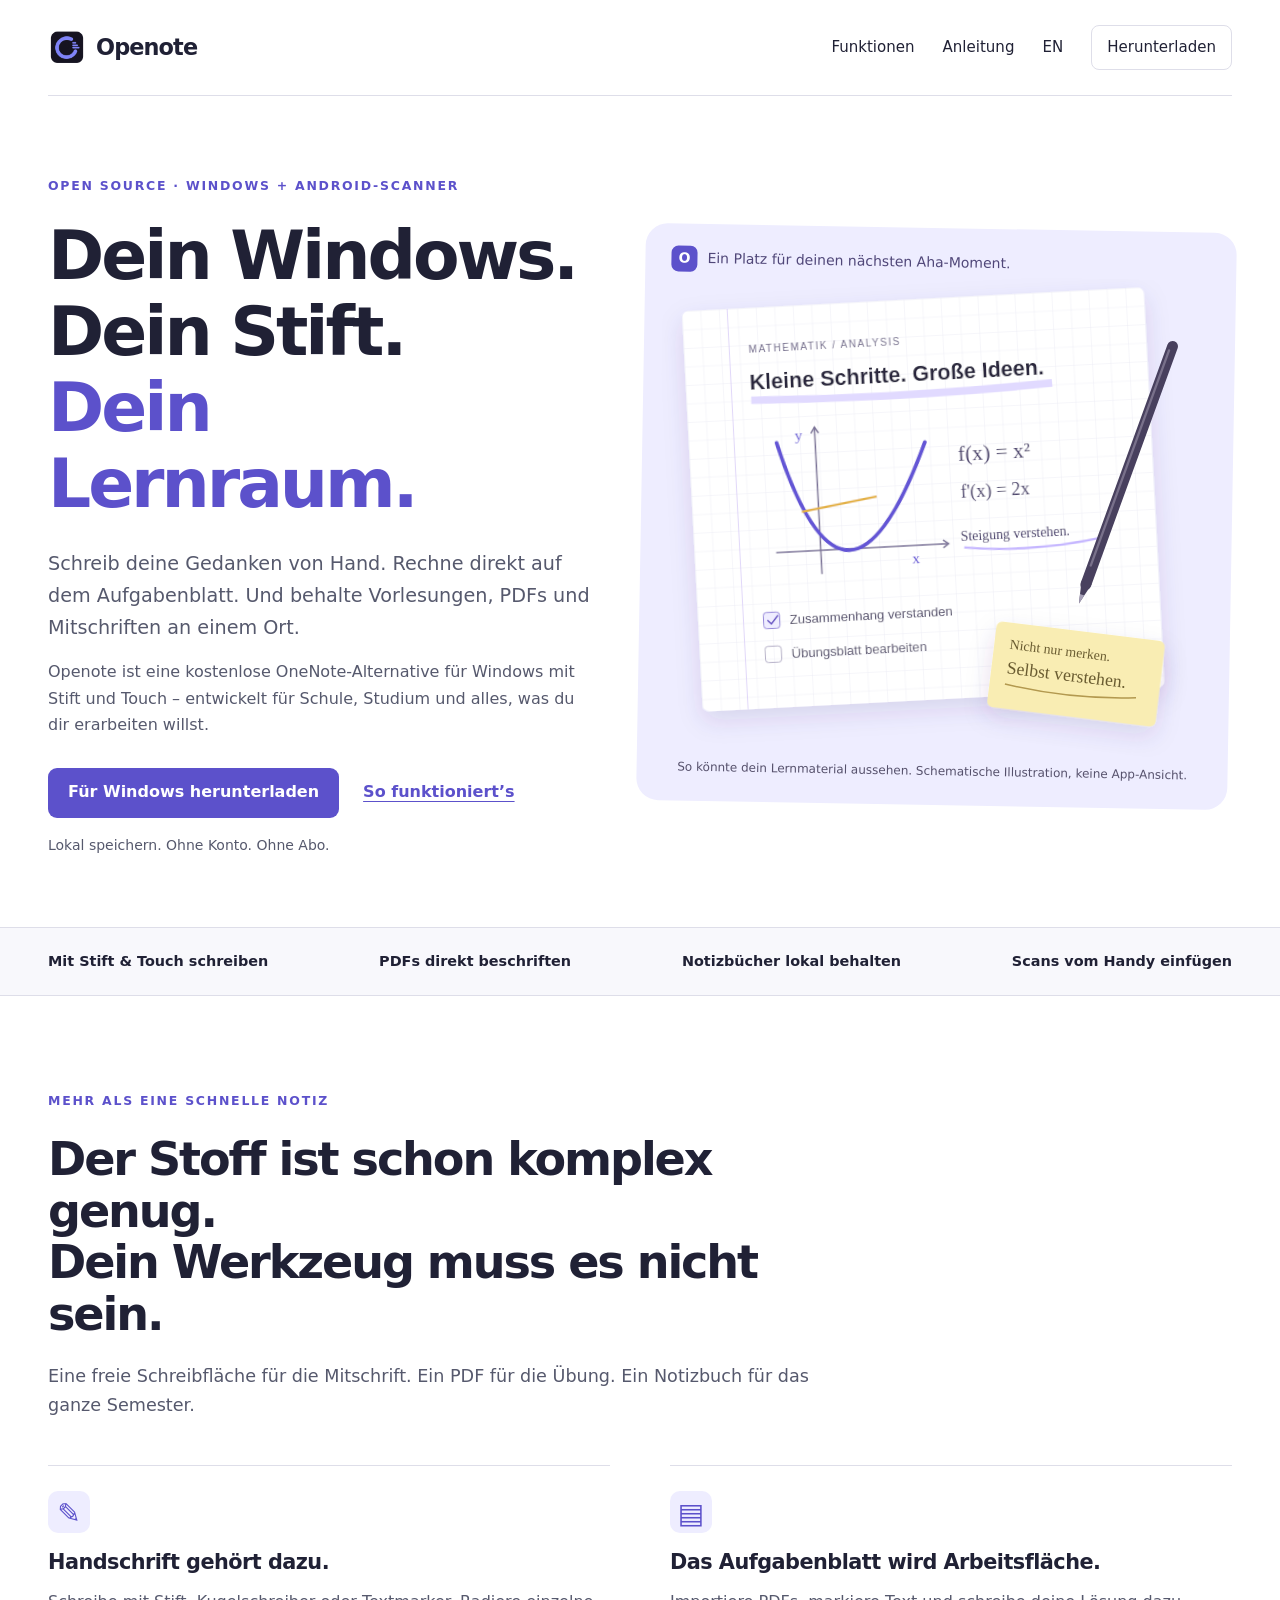
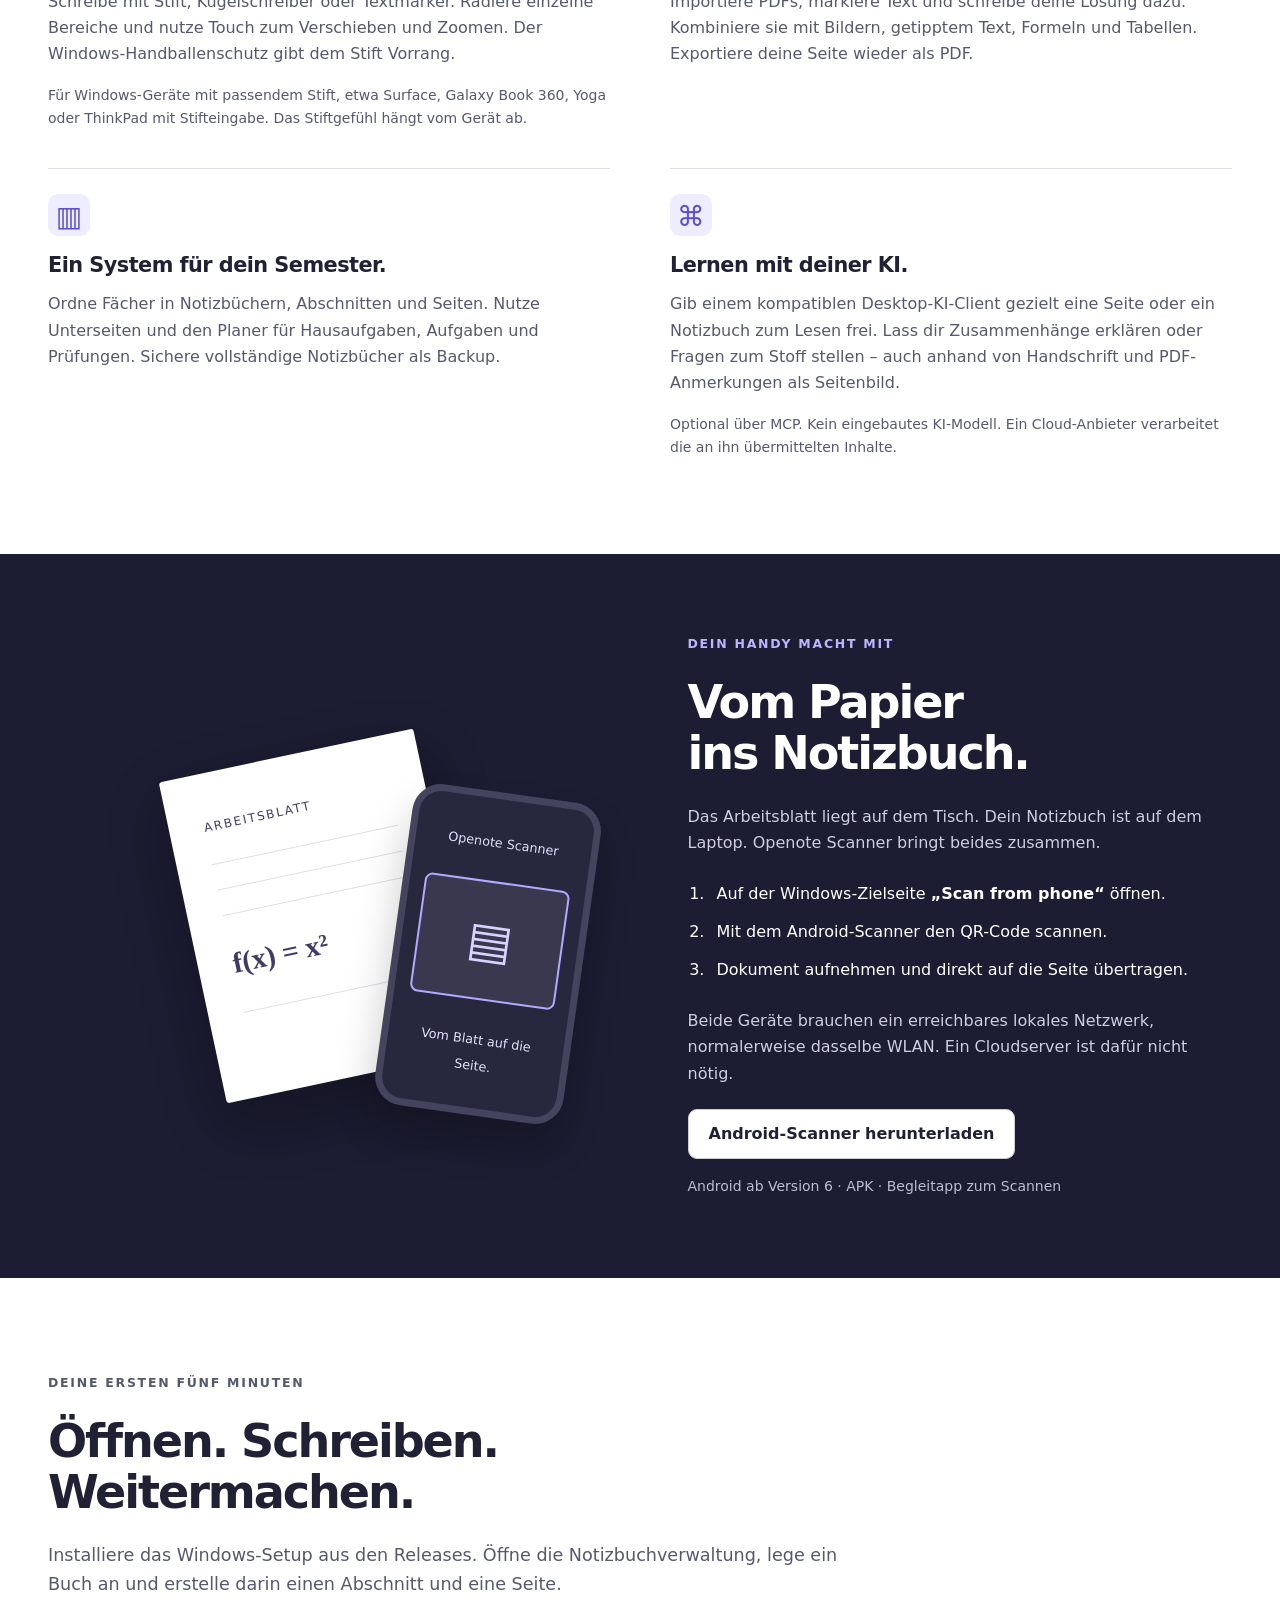
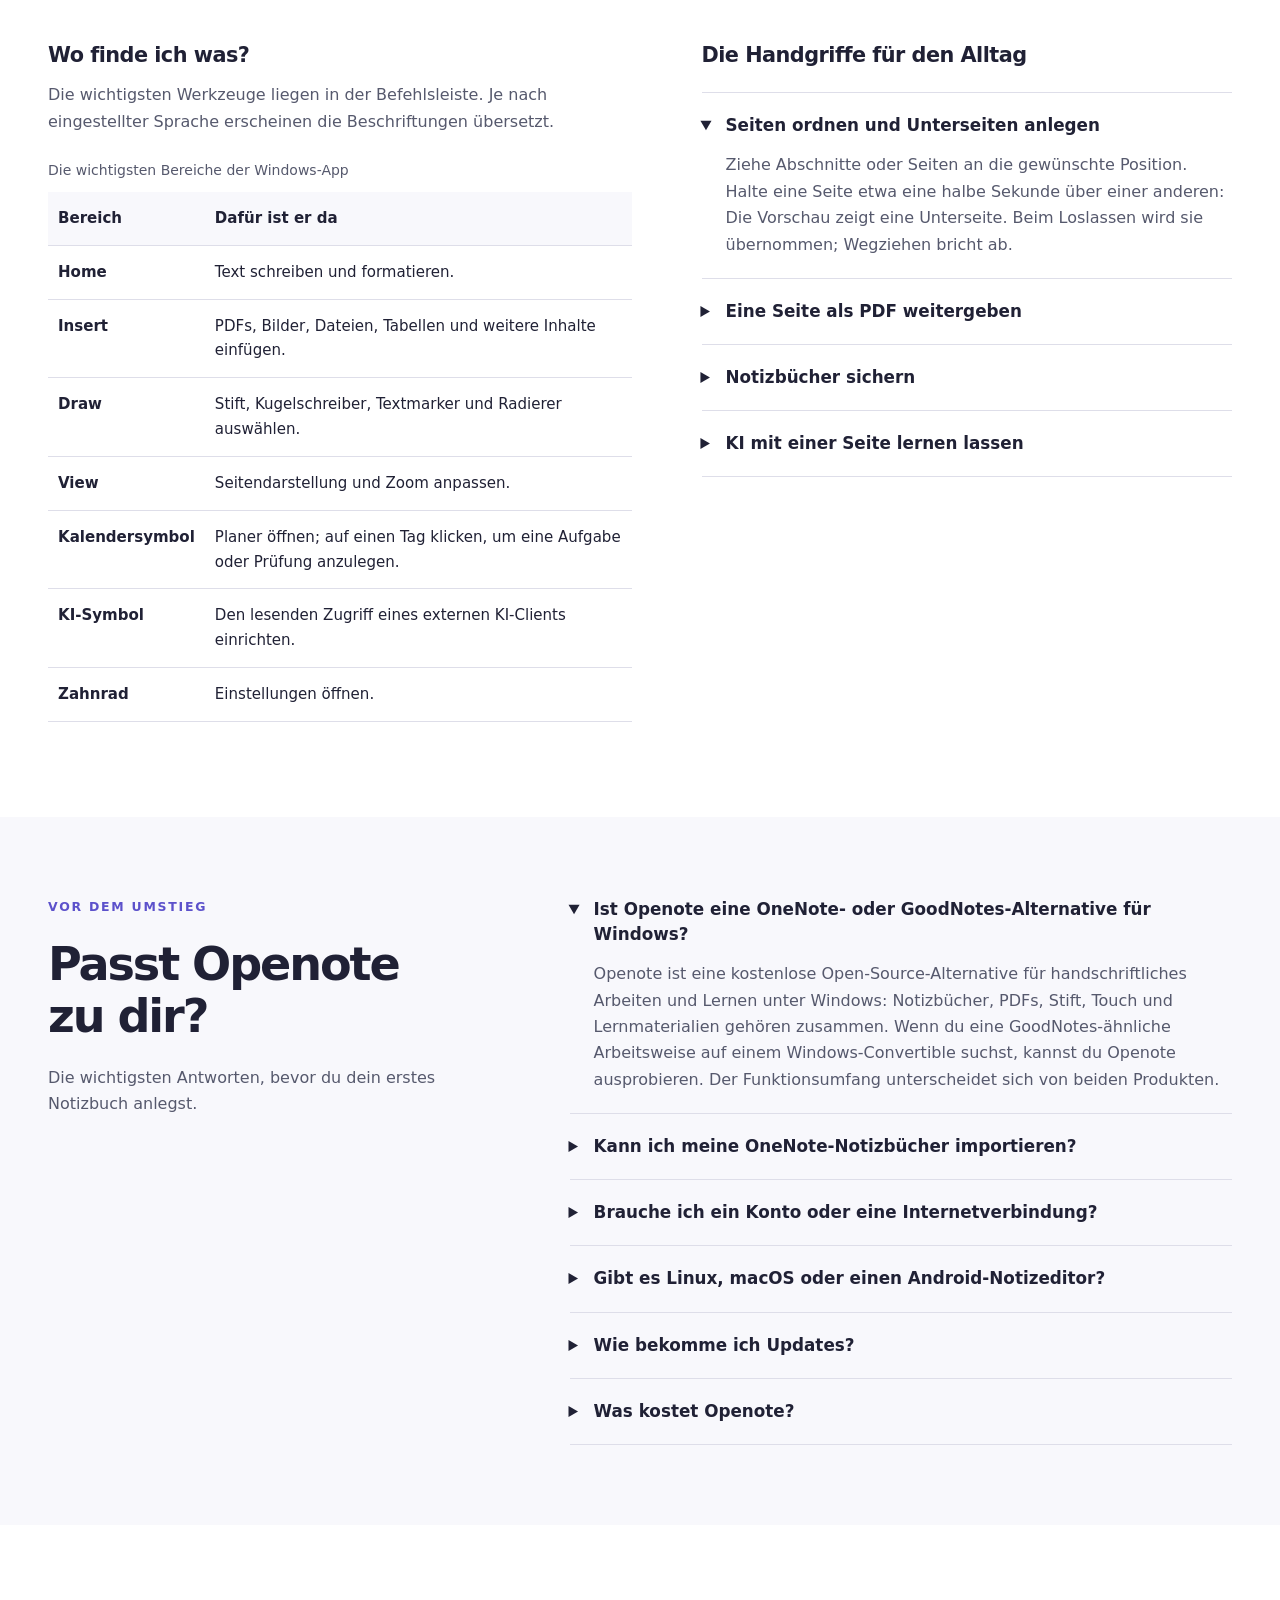
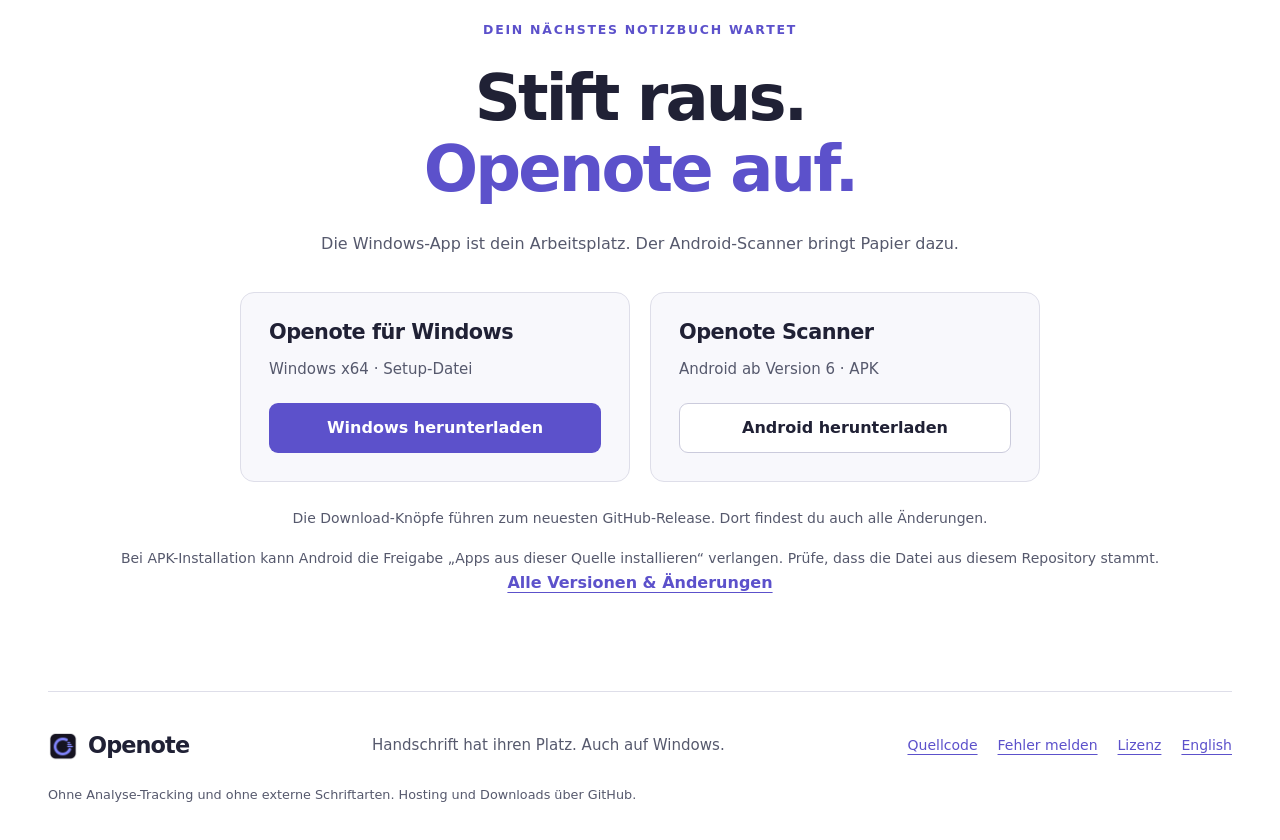
==== website/index.html @ 0b2355b0 "Add initial website structure and assets for Openote - Create German and English homepage with navig" ====
<!doctype html>
<html lang="de">
<head>
  <meta charset="utf-8">
  <meta name="viewport" content="width=device-width, initial-scale=1">
  <title>Openote – OneNote-Alternative für Windows mit Stift und Touch</title>
  <meta name="description" content="Kostenlose Open-Source-App für handschriftliche Notizen auf Windows: mit Stift schreiben, PDFs beschriften und für Schule und Studium lernen. Mit Android-Scanner und optionaler KI-Anbindung.">
  <meta name="theme-color" content="#7770ef">
  <link rel="canonical" href="https://kingdaniel4747.github.io/openote/">
  <link rel="alternate" hreflang="de" href="https://kingdaniel4747.github.io/openote/">
  <link rel="alternate" hreflang="en" href="https://kingdaniel4747.github.io/openote/en/">
  <link rel="alternate" hreflang="x-default" href="https://kingdaniel4747.github.io/openote/">
  <meta property="og:type" content="website">
  <meta property="og:locale" content="de_DE">
  <meta property="og:title" content="Openote – Dein Windows. Dein Stift. Dein Lernraum.">
  <meta property="og:description" content="Handschrift, PDFs und Lernmaterialien in einer kostenlosen Open-Source-App für Windows. Mit Android-Scanner.">
  <meta property="og:url" content="https://kingdaniel4747.github.io/openote/">
  <meta property="og:image" content="https://kingdaniel4747.github.io/openote/assets/icon.png">
  <link rel="icon" href="assets/icon.png" type="image/png">
  <link rel="stylesheet" href="style.css">
  <script src="downloads.js" defer></script>
  <script type="application/ld+json">
  {"@context":"https://schema.org","@type":"SoftwareApplication","name":"Openote","url":"https://kingdaniel4747.github.io/openote/","applicationCategory":"EducationalApplication","operatingSystem":"Windows (x64)","description":"Kostenlose Open-Source-App für handschriftliche Notizen, PDF-Anmerkungen und Lernmaterialien mit Stift und Touch unter Windows. Android-Scanner als Begleitapp.","license":"https://www.gnu.org/licenses/agpl-3.0.html","isAccessibleForFree":true,"offers":{"@type":"Offer","price":"0","priceCurrency":"EUR"},"downloadUrl":"https://github.com/Kingdaniel4747/openote/releases/latest","codeRepository":"https://github.com/Kingdaniel4747/openote","featureList":["Handschrift mit Stift und Touch","PDF-Import und Anmerkungen","Lokale Notizbücher","Android-Scanner über QR-Kopplung","Optionaler lesender MCP-Zugriff für externe KI-Clients"]}
  </script>
</head>
<body>
  <a class="skip" href="#inhalt">Zum Inhalt</a>
  <header class="site-header wrap">
    <a class="brand" href="./" aria-label="Openote Startseite"><img src="assets/icon.png" width="38" height="38" alt="">Openote</a>
    <nav aria-label="Hauptnavigation"><a href="#funktionen">Funktionen</a><a href="#anleitung">Anleitung</a><a href="en/" lang="en" hreflang="en">EN</a><a class="nav-download" href="#download">Herunterladen</a></nav>
  </header>
  <main id="inhalt">
    <section class="hero wrap">
      <div class="hero-copy">
        <p class="eyebrow">OPEN SOURCE · WINDOWS + ANDROID-SCANNER</p>
        <h1>Dein Windows.<br>Dein Stift.<br><span>Dein Lernraum.</span></h1>
        <p class="intro">Schreib deine Gedanken von Hand. Rechne direkt auf dem Aufgabenblatt. Und behalte Vorlesungen, PDFs und Mitschriften an einem Ort.</p>
        <p>Openote ist eine kostenlose OneNote-Alternative für Windows mit Stift und Touch – entwickelt für Schule, Studium und alles, was du dir erarbeiten willst.</p>
        <div class="actions"><a class="button primary" data-download="windows" href="https://github.com/Kingdaniel4747/openote/releases/latest">Für Windows herunterladen</a><a class="text-link" href="#anleitung">So funktioniert’s</a></div>
        <p class="fine">Lokal speichern. Ohne Konto. Ohne Abo.</p>
      </div>
      <figure class="study-scene">
        <div class="scene-top"><span class="scene-mark">O</span><span>Ein Platz für deinen nächsten Aha-Moment.</span></div>
        <img src="assets/study.svg" width="720" height="620" alt="Illustration einer Lernseite mit handschriftlicher Formel, Funktionsgraph, markiertem Text und Aufgabenliste.">
        <figcaption>So könnte dein Lernmaterial aussehen. Schematische Illustration, keine App-Ansicht.</figcaption>
      </figure>
    </section>
    <div class="promise-strip"><div class="wrap"><span>Mit Stift &amp; Touch schreiben</span><span>PDFs direkt beschriften</span><span>Notizbücher lokal behalten</span><span>Scans vom Handy einfügen</span></div></div>
    <section id="funktionen" class="section wrap">
      <div class="section-heading"><p class="eyebrow">MEHR ALS EINE SCHNELLE NOTIZ</p><h2>Der Stoff ist schon komplex genug.<br>Dein Werkzeug muss es nicht sein.</h2><p>Eine freie Schreibfläche für die Mitschrift. Ein PDF für die Übung. Ein Notizbuch für das ganze Semester.</p></div>
      <div class="feature-grid">
        <article><span class="feature-icon" aria-hidden="true">✎</span><h3>Handschrift gehört dazu.</h3><p>Schreibe mit Stift, Kugelschreiber oder Textmarker. Radiere einzelne Bereiche und nutze Touch zum Verschieben und Zoomen. Der Windows-Handballenschutz gibt dem Stift Vorrang.</p><p class="detail">Für Windows-Geräte mit passendem Stift, etwa Surface, Galaxy Book 360, Yoga oder ThinkPad mit Stifteingabe. Das Stiftgefühl hängt vom Gerät ab.</p></article>
        <article><span class="feature-icon" aria-hidden="true">▤</span><h3>Das Aufgabenblatt wird Arbeitsfläche.</h3><p>Importiere PDFs, markiere Text und schreibe deine Lösung dazu. Kombiniere sie mit Bildern, getipptem Text, Formeln und Tabellen. Exportiere deine Seite wieder als PDF.</p></article>
        <article><span class="feature-icon" aria-hidden="true">▥</span><h3>Ein System für dein Semester.</h3><p>Ordne Fächer in Notizbüchern, Abschnitten und Seiten. Nutze Unterseiten und den Planer für Hausaufgaben, Aufgaben und Prüfungen. Sichere vollständige Notizbücher als Backup.</p></article>
        <article><span class="feature-icon" aria-hidden="true">⌘</span><h3>Lernen mit deiner KI.</h3><p>Gib einem kompatiblen Desktop-KI-Client gezielt eine Seite oder ein Notizbuch zum Lesen frei. Lass dir Zusammenhänge erklären oder Fragen zum Stoff stellen – auch anhand von Handschrift und PDF-Anmerkungen als Seitenbild.</p><p class="detail">Optional über MCP. Kein eingebautes KI-Modell. Ein Cloud-Anbieter verarbeitet die an ihn übermittelten Inhalte.</p></article>
      </div>
    </section>
    <section class="scanner-section" id="scanner"><div class="wrap scanner-layout">
      <div class="scanner-visual" aria-hidden="true"><div class="paper"><span>ARBEITSBLATT</span><div></div><div></div><div></div><strong>f(x) = x²</strong><div></div></div><div class="phone"><span>Openote Scanner</span><div class="scan-frame">▤</div><span>Vom Blatt auf die Seite.</span></div></div>
      <div><p class="eyebrow">DEIN HANDY MACHT MIT</p><h2>Vom Papier<br>ins Notizbuch.</h2><p>Das Arbeitsblatt liegt auf dem Tisch. Dein Notizbuch ist auf dem Laptop. Openote Scanner bringt beides zusammen.</p><ol class="steps"><li>Auf der Windows-Zielseite <strong>„Scan from phone“</strong> öffnen.</li><li>Mit dem Android-Scanner den QR-Code scannen.</li><li>Dokument aufnehmen und direkt auf die Seite übertragen.</li></ol><p>Beide Geräte brauchen ein erreichbares lokales Netzwerk, normalerweise dasselbe WLAN. Ein Cloudserver ist dafür nicht nötig.</p><a class="button secondary" data-download="android" href="https://github.com/Kingdaniel4747/openote/releases/latest">Android-Scanner herunterladen</a><p class="fine">Android ab Version 6 · APK · Begleitapp zum Scannen</p></div>
    </div></section>
    <section id="anleitung" class="section wrap guide">
      <div class="section-heading"><p class="eyebrow">DEINE ERSTEN FÜNF MINUTEN</p><h2>Öffnen. Schreiben. Weitermachen.</h2><p>Installiere das Windows-Setup aus den Releases. Öffne die Notizbuchverwaltung, lege ein Buch an und erstelle darin einen Abschnitt und eine Seite.</p></div>
      <div class="guide-layout"><div><h3>Wo finde ich was?</h3><p>Die wichtigsten Werkzeuge liegen in der Befehlsleiste. Je nach eingestellter Sprache erscheinen die Beschriftungen übersetzt.</p><table><caption>Die wichtigsten Bereiche der Windows-App</caption><thead><tr><th scope="col">Bereich</th><th scope="col">Dafür ist er da</th></tr></thead><tbody><tr><th scope="row">Home</th><td>Text schreiben und formatieren.</td></tr><tr><th scope="row">Insert</th><td>PDFs, Bilder, Dateien, Tabellen und weitere Inhalte einfügen.</td></tr><tr><th scope="row">Draw</th><td>Stift, Kugelschreiber, Textmarker und Radierer auswählen.</td></tr><tr><th scope="row">View</th><td>Seitendarstellung und Zoom anpassen.</td></tr><tr><th scope="row">Kalendersymbol</th><td>Planer öffnen; auf einen Tag klicken, um eine Aufgabe oder Prüfung anzulegen.</td></tr><tr><th scope="row">KI-Symbol</th><td>Den lesenden Zugriff eines externen KI-Clients einrichten.</td></tr><tr><th scope="row">Zahnrad</th><td>Einstellungen öffnen.</td></tr></tbody></table></div>
      <div class="guide-notes"><h3>Die Handgriffe für den Alltag</h3><details open><summary>Seiten ordnen und Unterseiten anlegen</summary><p>Ziehe Abschnitte oder Seiten an die gewünschte Position. Halte eine Seite etwa eine halbe Sekunde über einer anderen: Die Vorschau zeigt eine Unterseite. Beim Loslassen wird sie übernommen; Wegziehen bricht ab.</p></details><details><summary>Eine Seite als PDF weitergeben</summary><p>Öffne per Rechtsklick das Menü der gewünschten Seite und wähle „Export“. Dort findest du unter anderem Vektor-PDF, Bild-PDF und Markdown. Wähle anschließend den Speicherort.</p></details><details><summary>Notizbücher sichern</summary><p>Öffne in der Notizbuchverwaltung „Backup“. Wähle einzelne oder alle Bücher und dann den Zielort für die ZIP-Sicherung. Bewahre eine zusätzliche Kopie auf einem anderen Datenträger auf. Über „Import“ kannst du eine Sicherung wieder einlesen.</p></details><details><summary>KI mit einer Seite lernen lassen</summary><p>Öffne oben rechts das KI-Symbol. Aktiviere die Freigabe und wähle „Nur diese Seite“ oder „Ganzes Buch“. Füge den Text aus „Für Chat kopieren“ in einen Desktop-KI-Client mit lokaler MCP-Unterstützung ein und folge der Einrichtungsanweisung. Openote muss geöffnet bleiben.</p><p>Der Zugriff ist ausschließlich lesend; gesperrte Seiten sind ausgeschlossen. Nach dem App-Neustart ist die Freigabe aus. Handschrift wird als Bild bereitgestellt, nicht automatisch per OCR durchsuchbar. Verbindungsdaten enthalten ein geheimes Token.</p></details></div></div>
    </section>
    <section class="faq-section"><div class="wrap faq-layout"><div><p class="eyebrow">VOR DEM UMSTIEG</p><h2>Passt Openote<br>zu dir?</h2><p>Die wichtigsten Antworten, bevor du dein erstes Notizbuch anlegst.</p></div><div>
      <details open><summary>Ist Openote eine OneNote- oder GoodNotes-Alternative für Windows?</summary><p>Openote ist eine kostenlose Open-Source-Alternative für handschriftliches Arbeiten und Lernen unter Windows: Notizbücher, PDFs, Stift, Touch und Lernmaterialien gehören zusammen. Wenn du eine GoodNotes-ähnliche Arbeitsweise auf einem Windows-Convertible suchst, kannst du Openote ausprobieren. Der Funktionsumfang unterscheidet sich von beiden Produkten.</p></details>
      <details><summary>Kann ich meine OneNote-Notizbücher importieren?</summary><p>Es gibt einen eingeschränkten Import für lokale OneNote-Dateien im Format .one und .onepkg. Öffne dafür „Import“ in der Notizbuchverwaltung. Der native Rust-Kern muss im Build enthalten sein; der Release-Workflow baut ihn mit. Nicht alle Inhalte und Layouts werden unterstützt. Prüfe die importierten Seiten und behalte deine Originaldateien. Eine vollständige Migration oder originalgetreue Bearbeitung ist nicht zugesichert. Es gibt keine direkte OneDrive-Anbindung.</p></details>
      <details><summary>Brauche ich ein Konto oder eine Internetverbindung?</summary><p>Für lokale Notizbücher brauchst du kein Konto und keinen Cloudserver. Schreiben und Lernen mit deinen lokalen Dateien funktioniert offline. Downloads, Updates und externe KI-Dienste brauchen eine Verbindung; der Scanner braucht ein lokales Netzwerk. Bei optionalen Online-Funktionen gelten die Bedingungen des jeweiligen Anbieters.</p></details>
      <details><summary>Gibt es Linux, macOS oder einen Android-Notizeditor?</summary><p>Die hier veröffentlichten Pakete sind für Windows x64 und den Android-Scanner. Android ist eine Begleitapp zum Scannen, kein vollständiger Notizeditor. Linux-Quellcode ist im Repository vorhanden; Linux- und macOS-Downloads werden derzeit nicht angeboten.</p></details>
      <details><summary>Wie bekomme ich Updates?</summary><p>Die Windows-App meldet eine neuere GitHub-Version und bietet die Installation nach Bestätigung an. Auch der Scanner prüft auf Updates. Du kannst die aktuelle Version jederzeit hier herunterladen. Bestehende Android-Installationen lassen sich nur mit demselben Signaturschlüssel aktualisieren.</p></details>
      <details><summary>Was kostet Openote?</summary><p>Openote ist kostenlos und Open Source. App und Scanner stehen unter AGPL-3.0-or-later; einzelne Komponenten haben eigene Lizenzen. Ein optional gewählter KI-Anbieter kann eigene Gebühren berechnen. Openote ist ein unabhängiges Projekt und steht in keiner Verbindung zu Microsoft oder GoodNotes.</p></details>
    </div></div></section>
    <section id="download" class="section wrap download-section"><p class="eyebrow">DEIN NÄCHSTES NOTIZBUCH WARTET</p><h2>Stift raus.<br><span>Openote auf.</span></h2><p>Die Windows-App ist dein Arbeitsplatz. Der Android-Scanner bringt Papier dazu.</p><div class="download-grid"><article><h3>Openote für Windows</h3><p>Windows x64 · Setup-Datei</p><a class="button primary" data-download="windows" href="https://github.com/Kingdaniel4747/openote/releases/latest">Windows herunterladen</a></article><article><h3>Openote Scanner</h3><p>Android ab Version 6 · APK</p><a class="button secondary" data-download="android" href="https://github.com/Kingdaniel4747/openote/releases/latest">Android herunterladen</a></article></div><p id="release-status" class="fine" role="status">Die Download-Knöpfe führen zum neuesten GitHub-Release. Dort findest du auch alle Änderungen.</p><p class="fine">Bei APK-Installation kann Android die Freigabe „Apps aus dieser Quelle installieren“ verlangen. Prüfe, dass die Datei aus diesem Repository stammt.</p><a class="text-link" href="https://github.com/Kingdaniel4747/openote/releases">Alle Versionen &amp; Änderungen</a></section>
  </main>
  <footer class="wrap"><a class="brand" href="./"><img src="assets/icon.png" width="30" height="30" alt="">Openote</a><p>Handschrift hat ihren Platz. Auch auf Windows.</p><nav aria-label="Weitere Links"><a href="https://github.com/Kingdaniel4747/openote">Quellcode</a><a href="https://github.com/Kingdaniel4747/openote/issues">Fehler melden</a><a href="https://github.com/Kingdaniel4747/openote/blob/master/LICENSE">Lizenz</a><a href="en/" lang="en">English</a></nav><p class="fine">Ohne Analyse-Tracking und ohne externe Schriftarten. Hosting und Downloads über GitHub.</p></footer>
</body>
</html>
---- website/style.css ----
@charset "UTF-8";
:root{color-scheme:light;--ink:#202135;--muted:#56596d;--accent:#5c51cb;--accent-light:#eeedff;--line:#dedee9;--paper:#f8f8fc;--dark:#1c1c32;font-family:"Segoe UI",system-ui,sans-serif;font-size:16px;line-height:1.65;color:var(--ink);background:#fff;scroll-behavior:smooth;scroll-padding-top:2rem}
*{box-sizing:border-box}body{margin:0}img{max-width:100%;height:auto}a{color:var(--accent);text-underline-offset:4px}a:hover{text-decoration:underline}a:focus-visible,summary:focus-visible{outline:3px solid #8e70ed;outline-offset:5px;border-radius:4px}h1,h2,h3,p,figure{margin:0}h1,h2,h3{line-height:1.12;letter-spacing:-.045em}h1{font-size:clamp(3rem,5.3vw,5.25rem);font-weight:700}h2{font-size:clamp(2rem,3.6vw,3.35rem);font-weight:650}h3{font-size:1.3rem;letter-spacing:-.025em}p+p{margin-top:1rem}h1 span,h2 span{color:var(--accent)}.wrap{width:min(1200px,calc(100% - 96px));margin-inline:auto}.skip{position:absolute;left:1rem;top:-8rem;padding:1rem;background:#fff;z-index:10}.skip:focus{top:1rem}.site-header{display:flex;align-items:center;justify-content:space-between;padding-block:25px;border-bottom:1px solid var(--line);gap:1rem}.brand{display:inline-flex;align-items:center;gap:10px;font-size:1.4rem;font-weight:750;text-decoration:none;color:var(--ink);letter-spacing:-.04em}.brand img{border-radius:9px}.site-header nav,footer nav{display:flex;align-items:center;gap:28px}.site-header nav a{font-size:.94rem;text-decoration:none;color:var(--ink)}.site-header nav a:hover{color:var(--accent)}.nav-download{border:1px solid var(--line);border-radius:8px;padding:9px 15px}.hero{display:grid;grid-template-columns:1fr 1.08fr;align-items:center;gap:45px;padding-block:80px 70px}.eyebrow{font-size:.78rem;letter-spacing:.14em;font-weight:750;color:var(--accent);margin-bottom:22px}.hero .intro{font-size:1.2rem;color:var(--ink);margin-top:26px;max-width:34rem}.hero-copy>p:not(.eyebrow):not(.fine){color:var(--muted);max-width:34rem}.actions{display:flex;gap:24px;align-items:center;flex-wrap:wrap;margin-top:29px}.button{display:inline-flex;align-items:center;justify-content:center;min-height:50px;padding:12px 20px;border-radius:9px;text-decoration:none;font-weight:650;line-height:1.4;transition:background .15s,box-shadow .15s}.button:hover{text-decoration:none;box-shadow:0 4px 14px #25204c20}.primary{background:var(--accent);color:white}.primary:hover{background:#483db2}.secondary{background:#fff;color:var(--ink);border:1px solid #cbcbdc}.secondary:hover{background:var(--accent-light)}.text-link{font-weight:650}.fine{font-size:.875rem;color:var(--muted);margin-top:16px}.study-scene{background:var(--accent-light);border-radius:22px;padding:22px 18px 15px;transform:rotate(1deg)}.scene-top{display:flex;align-items:center;gap:10px;font-size:.875rem;color:#504779;margin:0 8px}.scene-mark{display:grid;place-items:center;background:var(--accent);border-radius:7px;color:white;width:26px;height:26px;font-weight:700}.study-scene img{display:block}.study-scene figcaption{font-size:.75rem;color:#56516c;text-align:center;padding:8px}.promise-strip{border-block:1px solid var(--line);background:var(--paper)}.promise-strip .wrap{display:flex;justify-content:space-between;gap:20px;padding-block:22px;font-size:.9rem;font-weight:600}.section{padding-block:95px}.section-heading{max-width:790px;margin-bottom:45px}.section-heading>p:last-child{margin-top:22px;color:var(--muted);font-size:1.1rem}.feature-grid{display:grid;grid-template-columns:repeat(2,1fr);gap:38px 60px}.feature-grid article{padding-top:25px;border-top:1px solid var(--line)}.feature-icon{display:inline-grid;place-items:center;width:42px;height:42px;font-size:1.75rem;color:var(--accent);background:var(--accent-light);border-radius:10px;margin-bottom:18px}.feature-grid h3{margin-bottom:14px}.feature-grid p{color:var(--muted)}.feature-grid .detail{font-size:.875rem}.scanner-section{background:var(--dark);color:#fff;padding-block:80px}.scanner-layout{display:grid;grid-template-columns:1fr 1fr;gap:95px;align-items:center}.scanner-section .eyebrow{color:#bcb6ff}.scanner-section h2{margin-bottom:24px}.scanner-section p{color:#cecede}.scanner-section .fine{color:#bdbdd2}.steps{padding-left:22px;margin-block:24px}.steps li{padding-left:7px;margin-bottom:12px}.scanner-section .button{margin-top:22px}.scanner-visual{position:relative;min-height:400px;display:grid;place-items:center}.paper{background:#fff;color:#403b66;padding:40px 35px 60px;width:260px;box-shadow:0 25px 60px #0004;transform:rotate(-12deg);border-radius:3px}.paper>span{font-size:.75rem;letter-spacing:.15em}.paper>div{height:1px;background:#dedee9;margin-block:25px}.paper strong{font-family:"Segoe Print",cursive;font-size:1.8rem}.phone{position:absolute;right:10px;bottom:0;transform:rotate(8deg);border:7px solid #45445f;border-radius:29px;width:190px;background:#27273d;padding:30px 15px;text-align:center;box-shadow:0 25px 40px #0003}.phone>span{font-size:.8rem;color:#e0defa}.scan-frame{border:2px solid #b1aaff;border-radius:8px;margin-block:26px;padding:18px;color:#d7d2ff;font-size:3rem;background:#39384f}.guide-layout{display:grid;grid-template-columns:1.1fr 1fr;gap:70px}.guide h3{margin-bottom:15px}.guide p{color:var(--muted)}table{border-collapse:collapse;width:100%;margin-top:24px;font-size:.94rem;text-align:left}caption{text-align:left;font-size:.875rem;color:var(--muted);margin-bottom:10px}th,td{padding:14px 10px;border-bottom:1px solid var(--line);vertical-align:top}thead th{background:var(--paper);font-weight:650}tbody th{width:110px;font-weight:650}details{border-bottom:1px solid var(--line);padding-block:20px}summary{font-size:1.05rem;line-height:1.5;font-weight:650;cursor:pointer;list-style-position:outside;margin-left:18px;padding-left:6px}details p{margin-top:14px;padding-left:24px;color:var(--muted)}.guide-notes details:first-of-type{border-top:1px solid var(--line);margin-top:25px}.faq-section{background:var(--paper);padding-block:80px}.faq-layout{display:grid;grid-template-columns:.8fr 1.2fr;gap:80px}.faq-layout>div>p:last-child{color:var(--muted);margin-top:22px}.faq-layout details:first-child{padding-top:0}.download-section{text-align:center}.download-section h2{font-size:clamp(3rem,5vw,4.5rem);margin-bottom:25px}.download-section>p:not(.eyebrow):not(.fine){color:var(--muted)}.download-grid{display:grid;grid-template-columns:1fr 1fr;max-width:800px;margin:35px auto 25px;gap:20px;text-align:left}.download-grid article{border:1px solid var(--line);border-radius:14px;padding:28px;background:var(--paper)}.download-grid p{color:var(--muted);font-size:.94rem;margin-block:12px 22px}.download-grid .button{width:100%}footer{border-top:1px solid var(--line);padding-block:35px;display:flex;flex-wrap:wrap;gap:20px;align-items:center;justify-content:space-between}footer>p{font-size:.94rem;color:var(--muted)}footer nav{gap:20px;font-size:.875rem}footer>.fine{width:100%;margin:0;font-size:.8rem}
@media(min-width:1450px){.hero{padding-block:100px}}
@media(max-width:1050px){.wrap{width:calc(100% - 56px)}.hero{gap:25px}.hero .actions{gap:16px}.scanner-layout{gap:40px}.guide-layout{gap:35px}.faq-layout{gap:40px}.phone{right:0}.promise-strip .wrap{flex-wrap:wrap;justify-content:center}.study-scene{padding:16px 10px}.scene-top{font-size:.8rem}}
@media(max-width:760px){.wrap{width:calc(100% - 36px)}.site-header{padding-block:18px}.site-header nav{gap:17px}.site-header nav>a:first-child{display:none}.site-header .nav-download{display:none}.hero{grid-template-columns:1fr;padding-block:45px;gap:38px}.hero-copy{max-width:580px}h1{font-size:clamp(3rem,11vw,4.3rem)}.study-scene{max-width:550px;width:100%;justify-self:center;transform:none}.section{padding-block:60px}.section-heading{margin-bottom:30px}.feature-grid,.scanner-layout,.guide-layout,.faq-layout{grid-template-columns:1fr;gap:32px}.scanner-section,.faq-section{padding-block:55px}.scanner-visual{min-height:360px;max-width:380px;width:100%;justify-self:center}.phone{right:8px}.scanner-layout>div:last-child{order:-1}.feature-grid{gap:28px}.feature-grid article{padding-top:20px}.download-grid{grid-template-columns:1fr;max-width:440px}.promise-strip .wrap{display:grid;grid-template-columns:1fr 1fr;gap:15px;font-size:.8rem}.faq-layout details:first-child{padding-top:15px}footer{justify-content:flex-start}footer nav{flex-wrap:wrap;gap:15px}footer>p{width:100%}.eyebrow{font-size:.75rem}summary{font-size:1rem}}
@media(prefers-reduced-motion:reduce){:root{scroll-behavior:auto}.button{transition:none}}
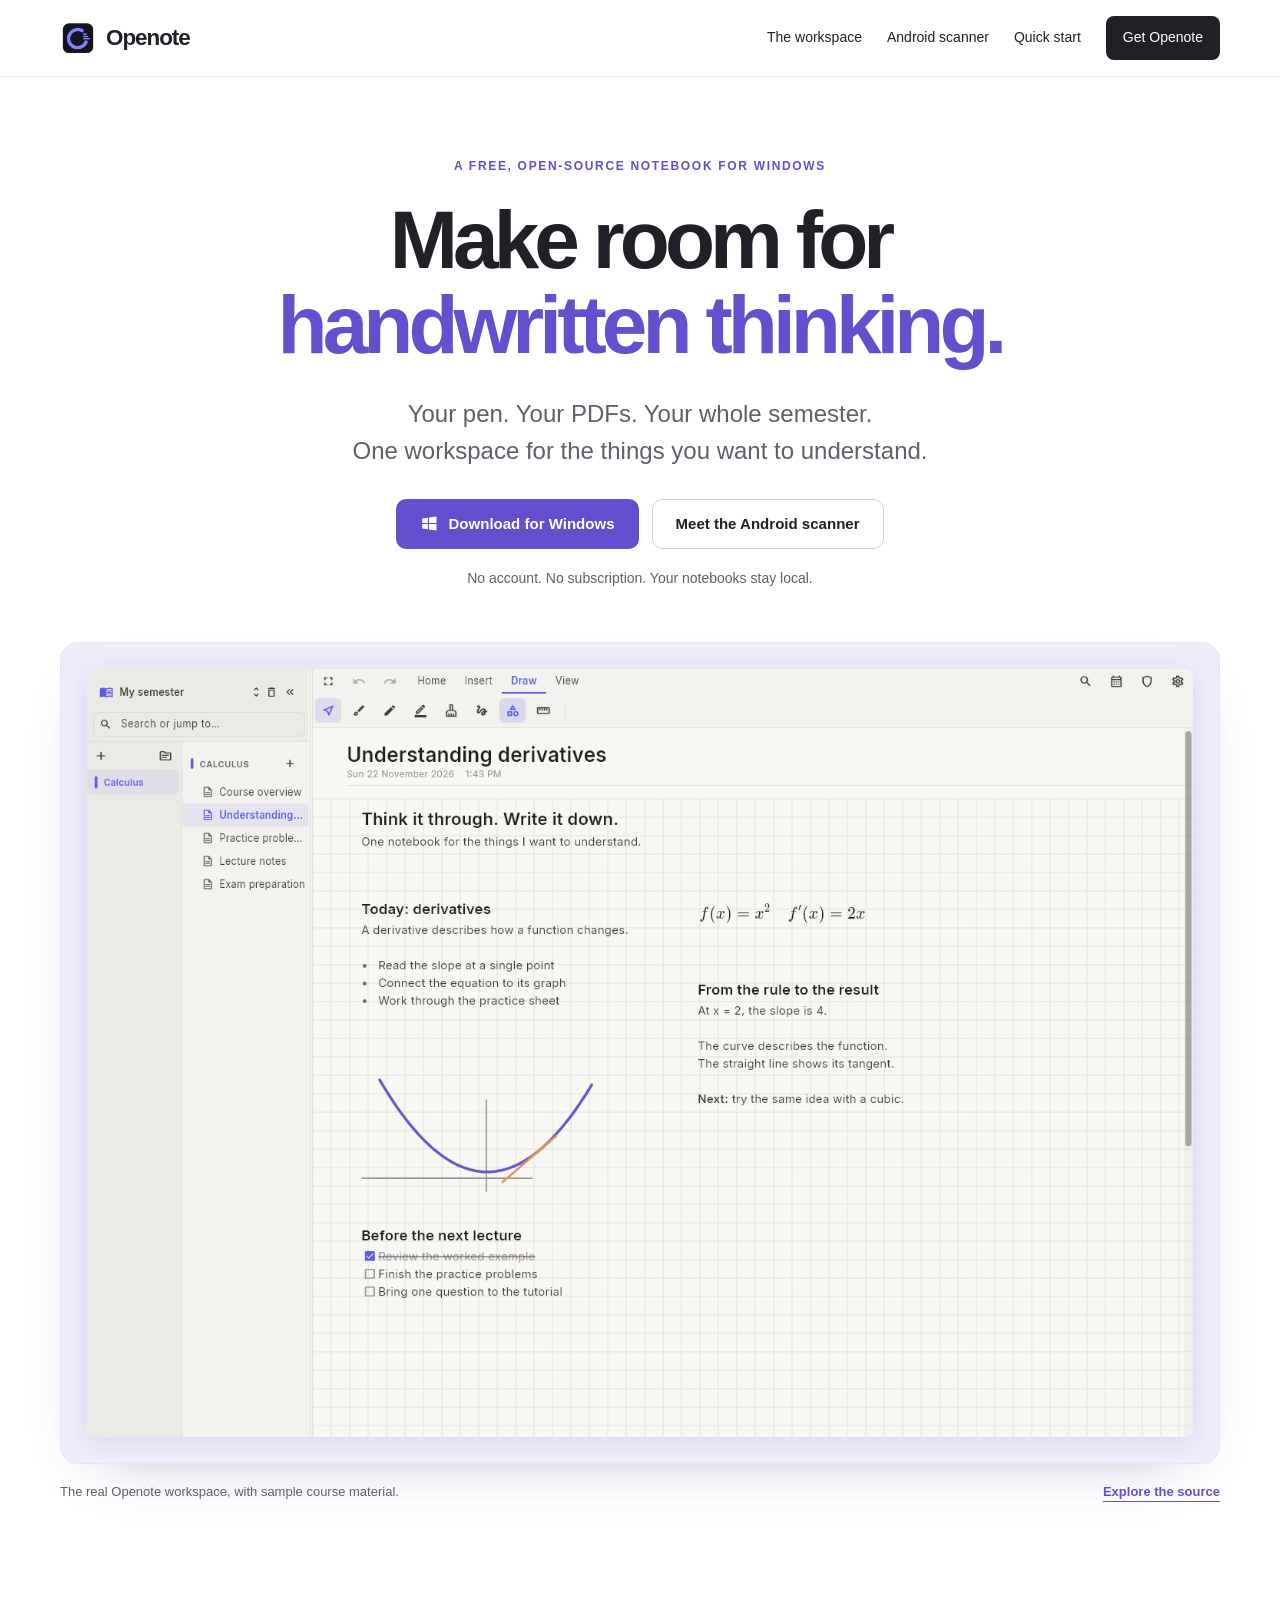
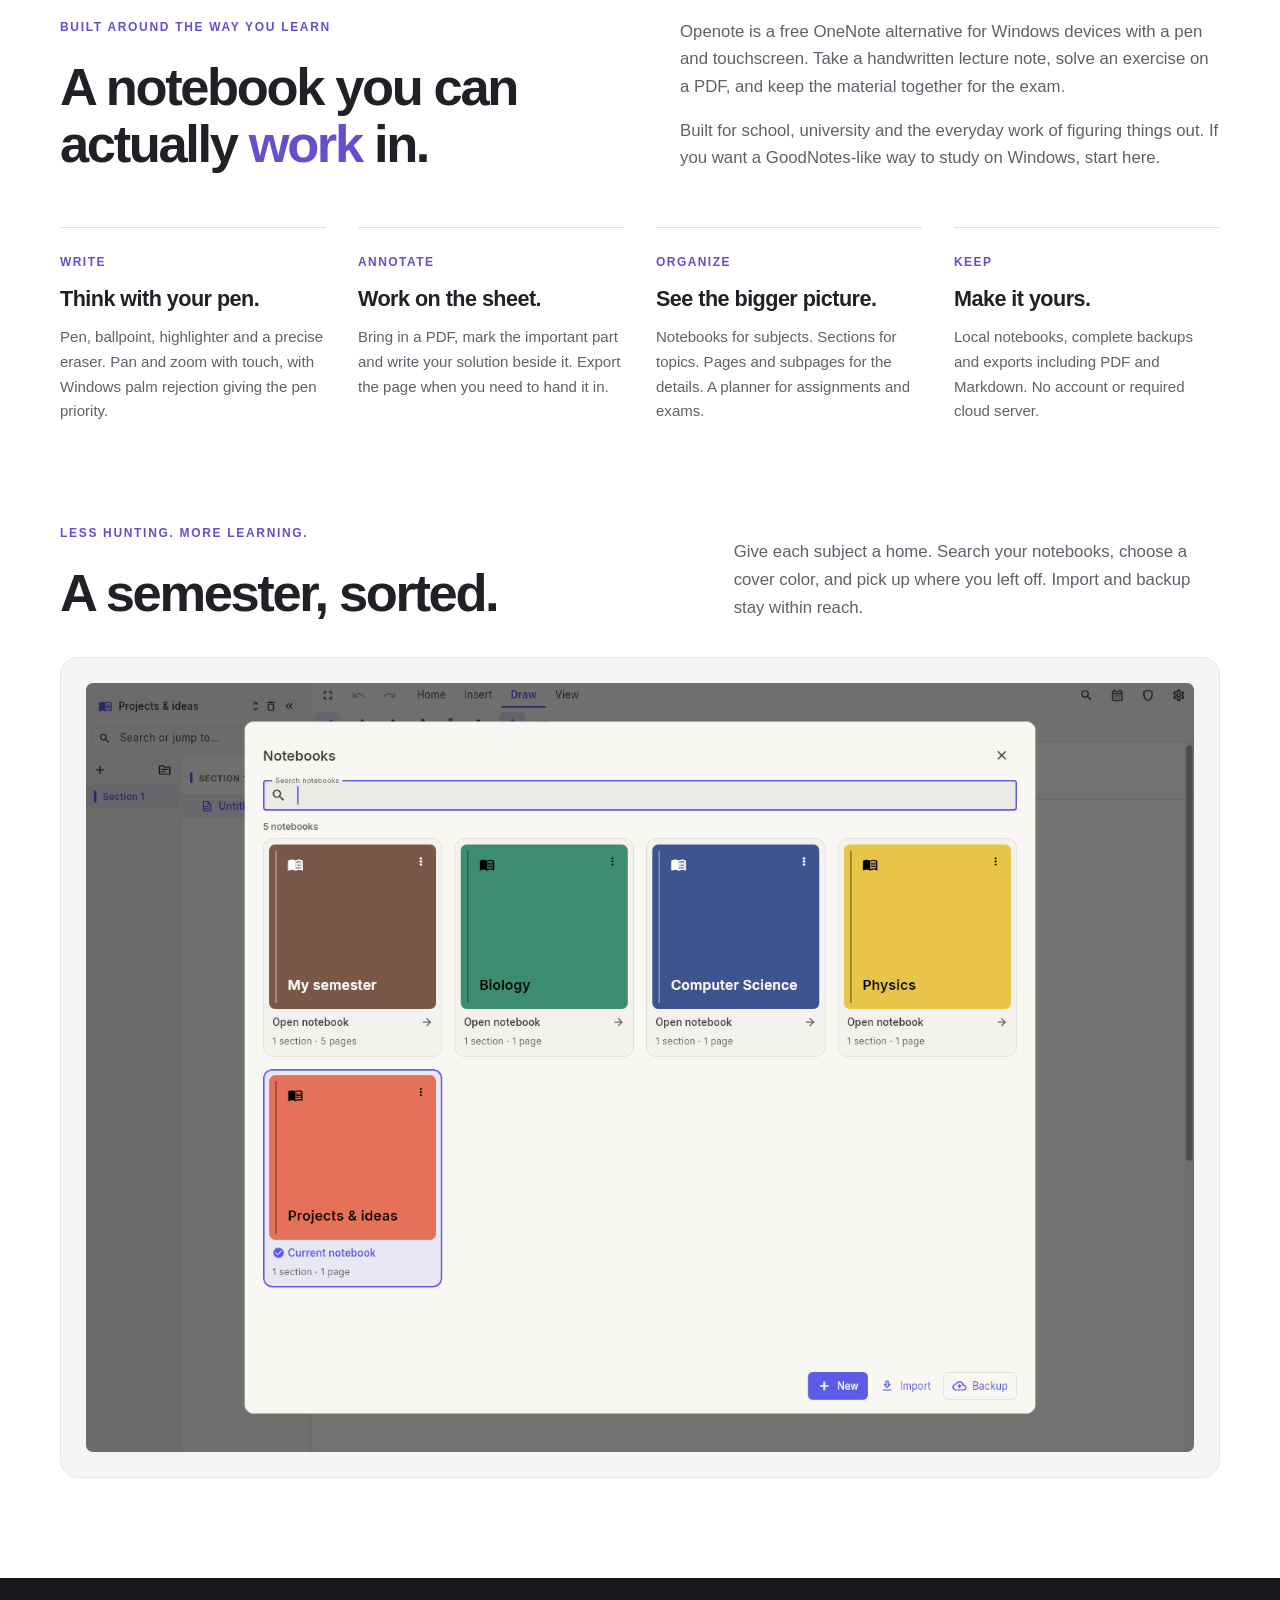
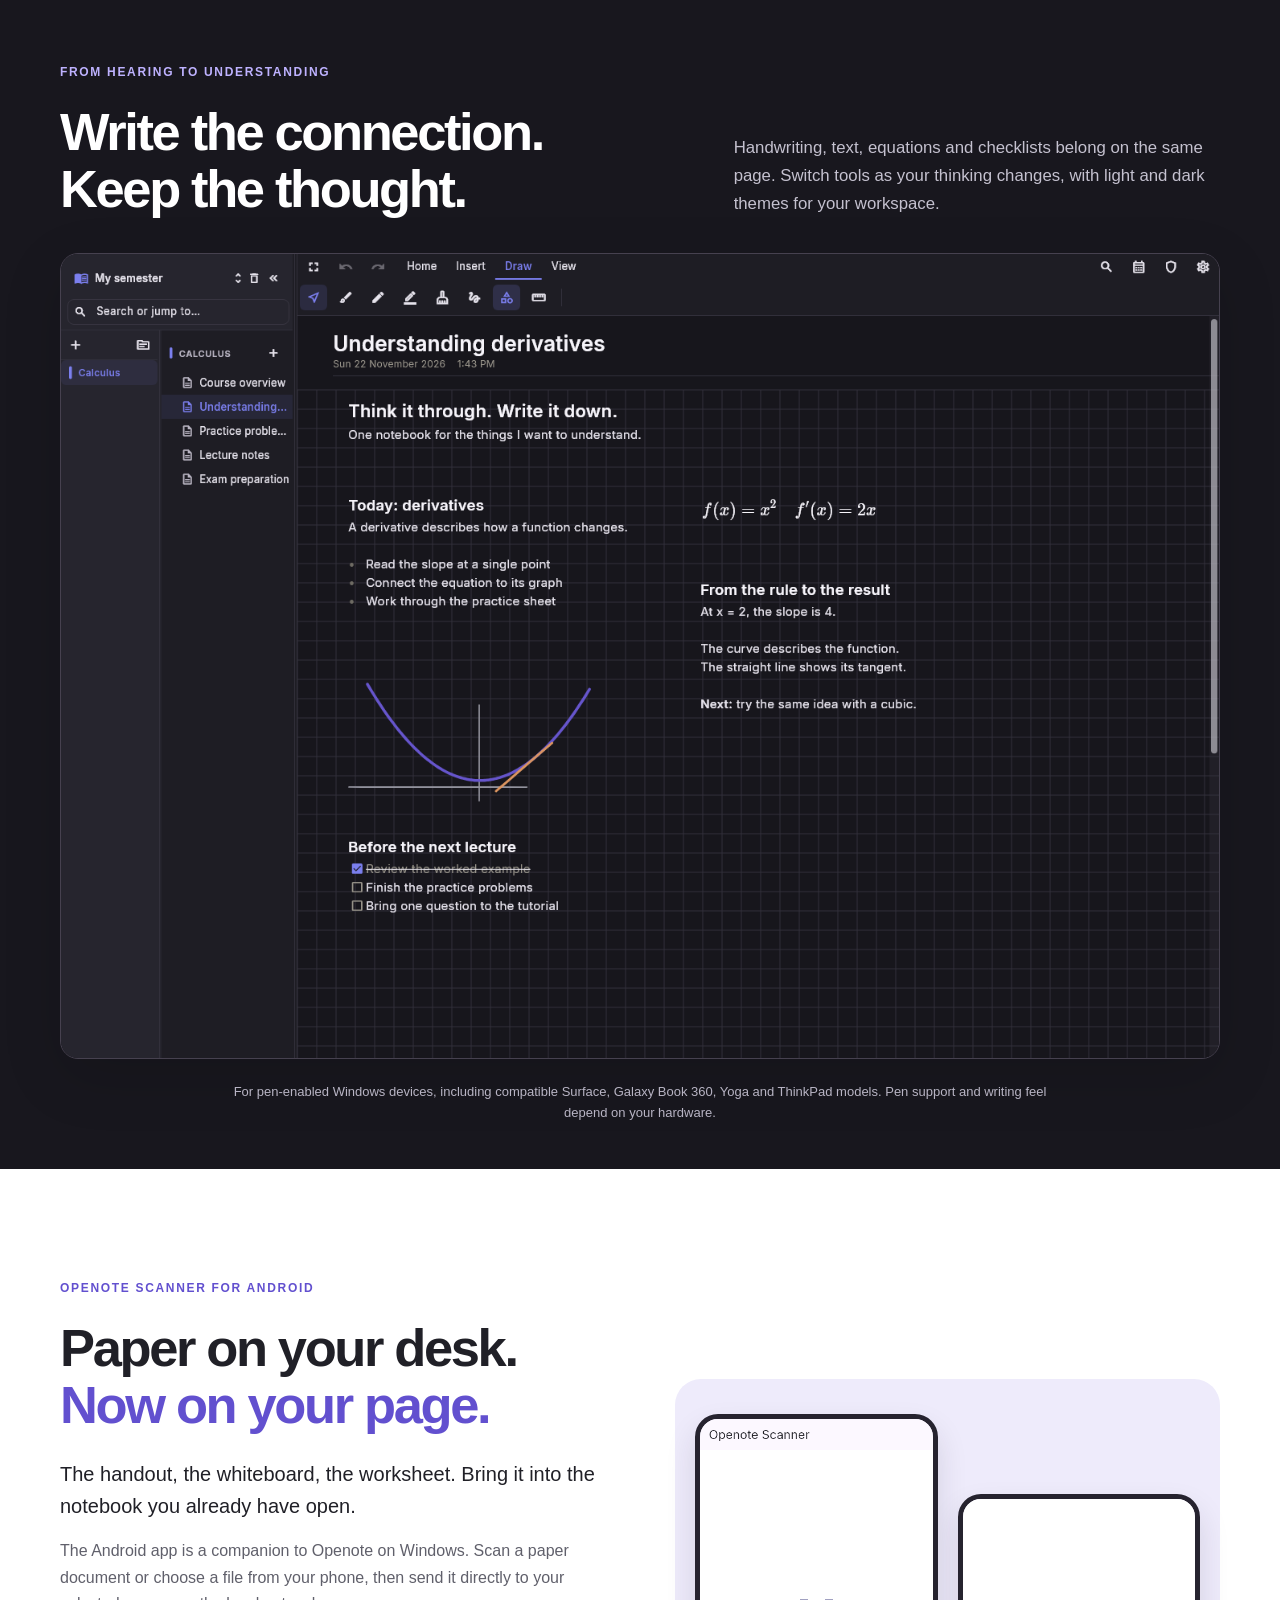
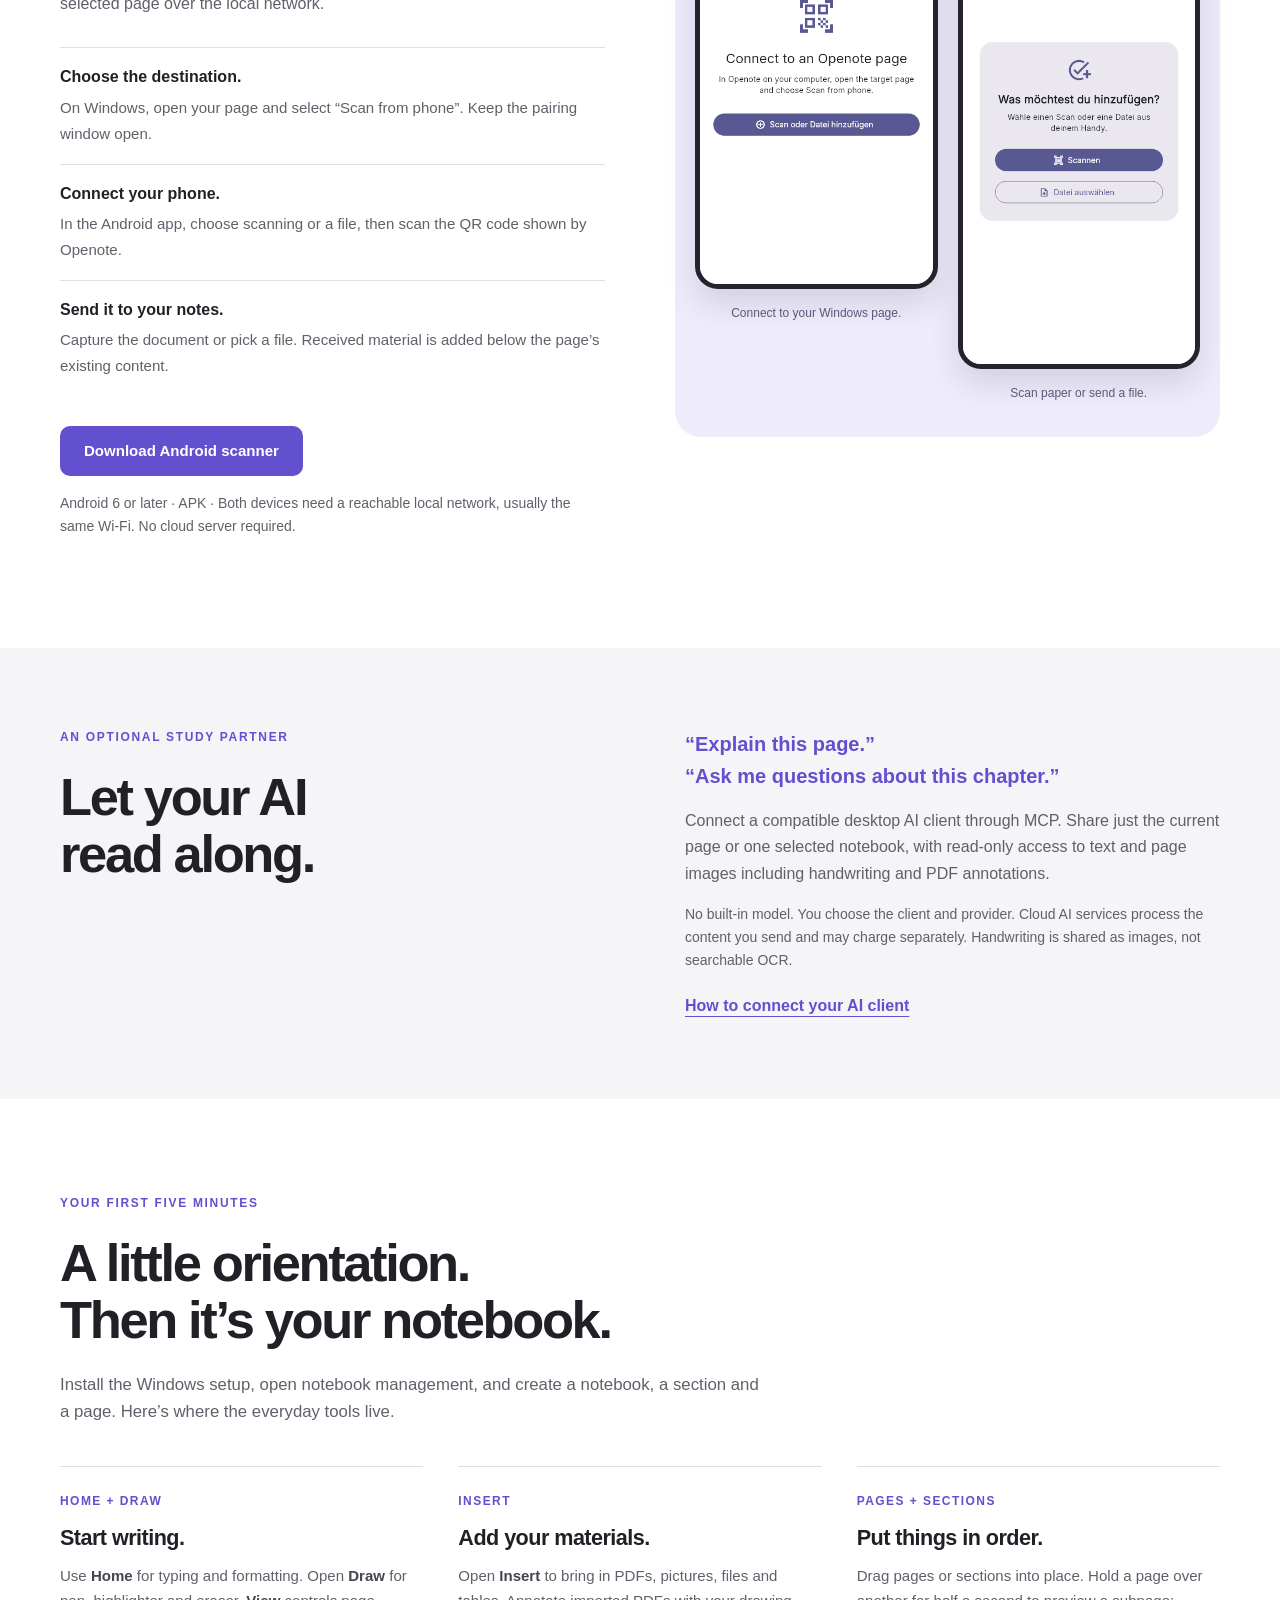
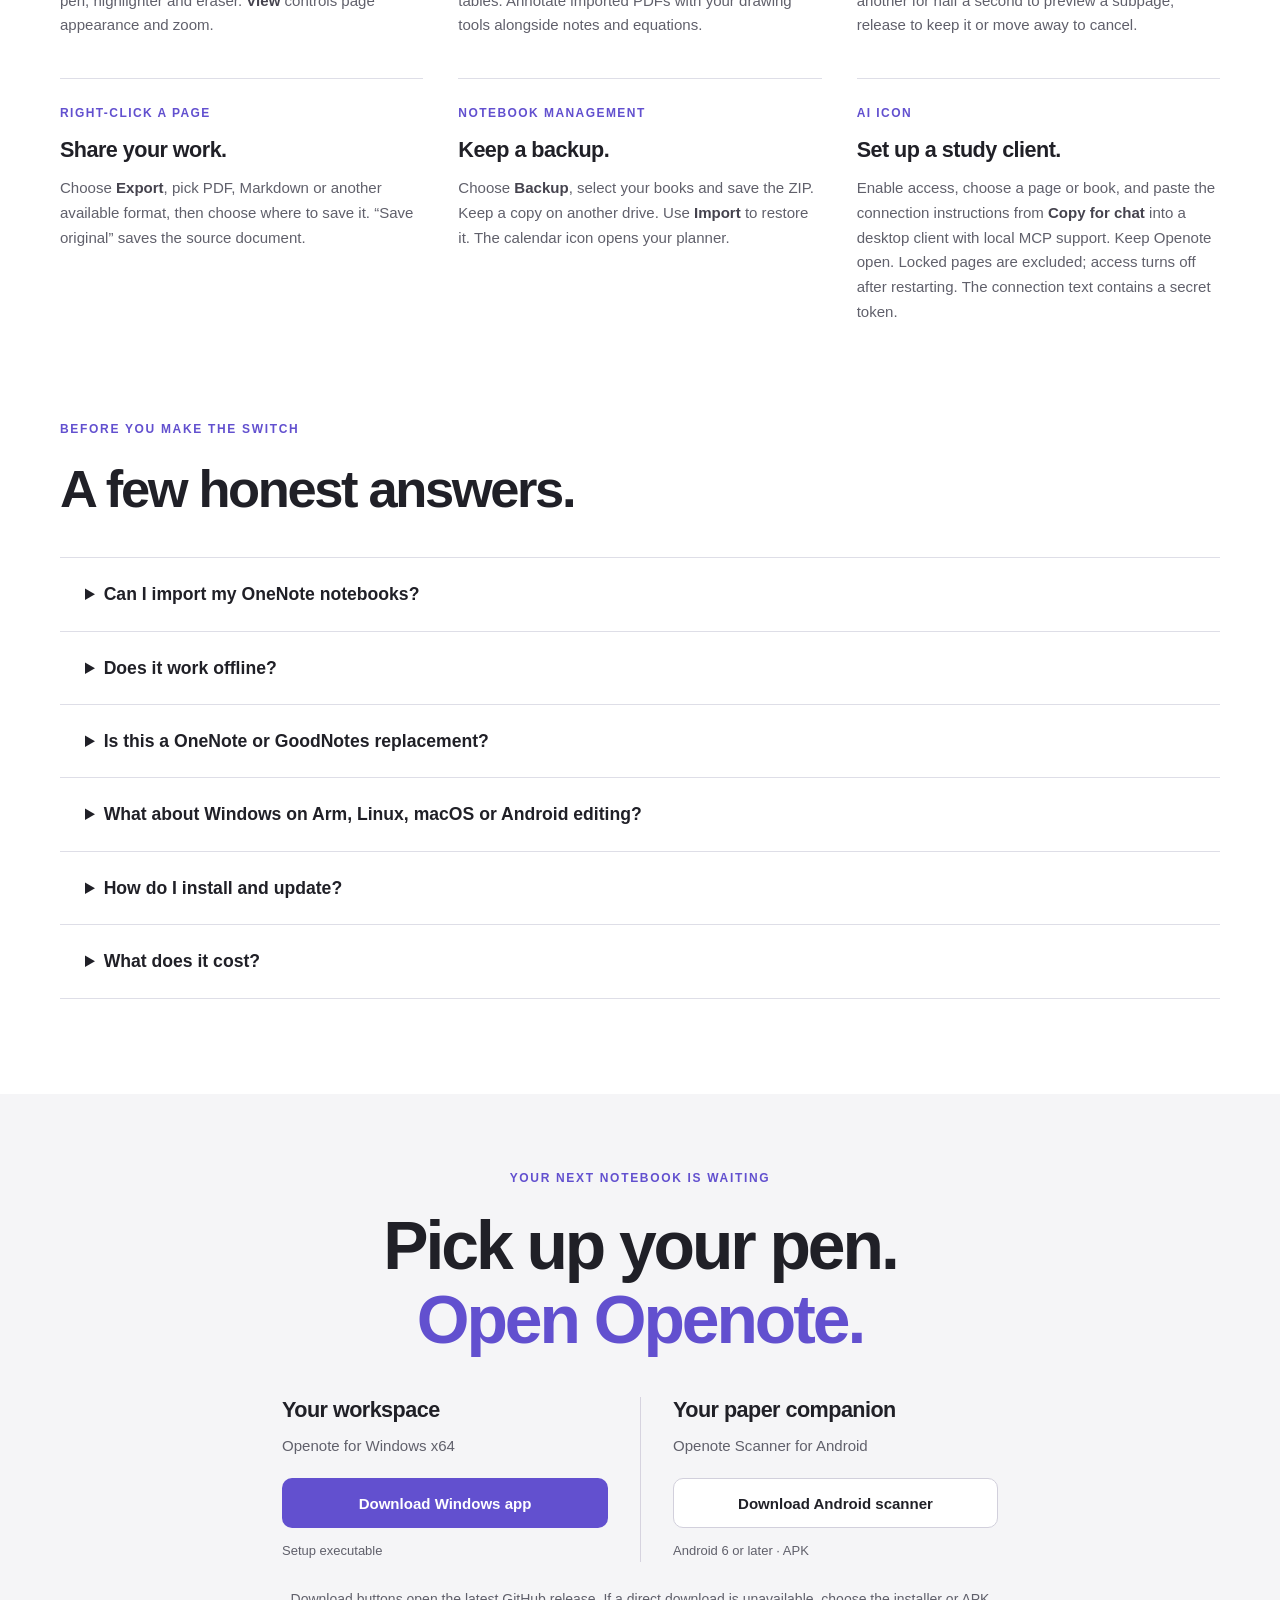
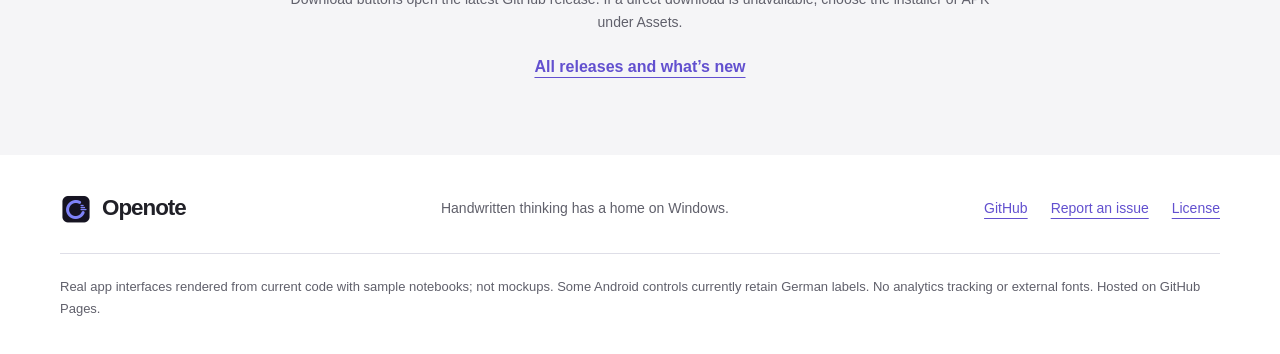
==== commit 69afc20d: "Refactor code structure for improved readability and maintainability" ====
--- a/website/index.html
+++ b/website/index.html
@@ -1,79 +1,74 @@
 <!doctype html>
-<html lang="de">
+<html lang="en">
 <head>
   <meta charset="utf-8">
   <meta name="viewport" content="width=device-width, initial-scale=1">
-  <title>Openote – OneNote-Alternative für Windows mit Stift und Touch</title>
-  <meta name="description" content="Kostenlose Open-Source-App für handschriftliche Notizen auf Windows: mit Stift schreiben, PDFs beschriften und für Schule und Studium lernen. Mit Android-Scanner und optionaler KI-Anbindung.">
-  <meta name="theme-color" content="#7770ef">
+  <title>Openote — Handwritten thinking, on Windows</title>
+  <meta name="description" content="A free, open-source OneNote alternative built for Windows pen and touch. Write by hand, annotate PDFs, organize your studies and scan documents from Android.">
+  <meta name="theme-color" content="#fafafa">
   <link rel="canonical" href="https://kingdaniel4747.github.io/openote/">
-  <link rel="alternate" hreflang="de" href="https://kingdaniel4747.github.io/openote/">
-  <link rel="alternate" hreflang="en" href="https://kingdaniel4747.github.io/openote/en/">
-  <link rel="alternate" hreflang="x-default" href="https://kingdaniel4747.github.io/openote/">
-  <meta property="og:type" content="website">
-  <meta property="og:locale" content="de_DE">
-  <meta property="og:title" content="Openote – Dein Windows. Dein Stift. Dein Lernraum.">
-  <meta property="og:description" content="Handschrift, PDFs und Lernmaterialien in einer kostenlosen Open-Source-App für Windows. Mit Android-Scanner.">
-  <meta property="og:url" content="https://kingdaniel4747.github.io/openote/">
-  <meta property="og:image" content="https://kingdaniel4747.github.io/openote/assets/icon.png">
   <link rel="icon" href="assets/icon.png" type="image/png">
   <link rel="stylesheet" href="style.css">
+  <meta property="og:type" content="website">
+  <meta property="og:locale" content="en_US">
+  <meta property="og:site_name" content="Openote">
+  <meta property="og:title" content="Openote — Handwritten thinking, on Windows">
+  <meta property="og:description" content="Your pen, your PDFs, your whole semester. A free notebook for Windows with an Android companion scanner.">
+  <meta property="og:url" content="https://kingdaniel4747.github.io/openote/">
+  <meta property="og:image" content="https://kingdaniel4747.github.io/openote/assets/screenshots/study-light.png">
+  <meta name="twitter:card" content="summary_large_image">
   <script src="downloads.js" defer></script>
   <script type="application/ld+json">
-  {"@context":"https://schema.org","@type":"SoftwareApplication","name":"Openote","url":"https://kingdaniel4747.github.io/openote/","applicationCategory":"EducationalApplication","operatingSystem":"Windows (x64)","description":"Kostenlose Open-Source-App für handschriftliche Notizen, PDF-Anmerkungen und Lernmaterialien mit Stift und Touch unter Windows. Android-Scanner als Begleitapp.","license":"https://www.gnu.org/licenses/agpl-3.0.html","isAccessibleForFree":true,"offers":{"@type":"Offer","price":"0","priceCurrency":"EUR"},"downloadUrl":"https://github.com/Kingdaniel4747/openote/releases/latest","codeRepository":"https://github.com/Kingdaniel4747/openote","featureList":["Handschrift mit Stift und Touch","PDF-Import und Anmerkungen","Lokale Notizbücher","Android-Scanner über QR-Kopplung","Optionaler lesender MCP-Zugriff für externe KI-Clients"]}
+  {"@context":"https://schema.org","@type":"SoftwareApplication","name":"Openote","url":"https://kingdaniel4747.github.io/openote/","applicationCategory":"EducationalApplication","operatingSystem":"Windows (x64)","description":"Free, open-source handwriting, PDF annotation and local study notebooks for Windows pen and touch, with an Android companion scanner.","image":"https://kingdaniel4747.github.io/openote/assets/screenshots/study-light.png","screenshot":["https://kingdaniel4747.github.io/openote/assets/screenshots/study-light.png","https://kingdaniel4747.github.io/openote/assets/screenshots/study-dark.png","https://kingdaniel4747.github.io/openote/assets/screenshots/notebooks.png"],"license":"https://www.gnu.org/licenses/agpl-3.0.html","isAccessibleForFree":true,"offers":{"@type":"Offer","price":"0","priceCurrency":"EUR"},"downloadUrl":"https://github.com/Kingdaniel4747/openote/releases/latest","featureList":["Pen and touch handwriting","PDF annotation and export","Local notebooks, sections and pages","Android companion scanner","Optional read-only MCP connection to an external AI client"]}
   </script>
 </head>
 <body>
-  <a class="skip" href="#inhalt">Zum Inhalt</a>
-  <header class="site-header wrap">
-    <a class="brand" href="./" aria-label="Openote Startseite"><img src="assets/icon.png" width="38" height="38" alt="">Openote</a>
-    <nav aria-label="Hauptnavigation"><a href="#funktionen">Funktionen</a><a href="#anleitung">Anleitung</a><a href="en/" lang="en" hreflang="en">EN</a><a class="nav-download" href="#download">Herunterladen</a></nav>
-  </header>
-  <main id="inhalt">
+  <a class="skip-link" href="#main">Skip to content</a>
+  <header class="site-header"><div class="nav-inner wrap">
+    <a class="brand" href="./"><img src="assets/icon.png" width="36" height="36" alt="">Openote</a>
+    <nav aria-label="Main navigation"><a href="#workspace">The workspace</a><a href="#scanner">Android scanner</a><a href="#guide">Quick start</a><a class="nav-cta" href="#download">Get Openote</a></nav>
+  </div></header>
+  <main id="main">
     <section class="hero wrap">
-      <div class="hero-copy">
-        <p class="eyebrow">OPEN SOURCE · WINDOWS + ANDROID-SCANNER</p>
-        <h1>Dein Windows.<br>Dein Stift.<br><span>Dein Lernraum.</span></h1>
-        <p class="intro">Schreib deine Gedanken von Hand. Rechne direkt auf dem Aufgabenblatt. Und behalte Vorlesungen, PDFs und Mitschriften an einem Ort.</p>
-        <p>Openote ist eine kostenlose OneNote-Alternative für Windows mit Stift und Touch – entwickelt für Schule, Studium und alles, was du dir erarbeiten willst.</p>
-        <div class="actions"><a class="button primary" data-download="windows" href="https://github.com/Kingdaniel4747/openote/releases/latest">Für Windows herunterladen</a><a class="text-link" href="#anleitung">So funktioniert’s</a></div>
-        <p class="fine">Lokal speichern. Ohne Konto. Ohne Abo.</p>
-      </div>
-      <figure class="study-scene">
-        <div class="scene-top"><span class="scene-mark">O</span><span>Ein Platz für deinen nächsten Aha-Moment.</span></div>
-        <img src="assets/study.svg" width="720" height="620" alt="Illustration einer Lernseite mit handschriftlicher Formel, Funktionsgraph, markiertem Text und Aufgabenliste.">
-        <figcaption>So könnte dein Lernmaterial aussehen. Schematische Illustration, keine App-Ansicht.</figcaption>
-      </figure>
+      <p class="eyebrow">A FREE, OPEN-SOURCE NOTEBOOK FOR WINDOWS</p>
+      <h1>Make room for<br><span>handwritten thinking.</span></h1>
+      <p class="hero-description">Your pen. Your PDFs. Your whole semester.<br>One workspace for the things you want to understand.</p>
+      <div class="actions"><a class="button primary" data-download="windows" href="https://github.com/Kingdaniel4747/openote/releases/latest"><svg aria-hidden="true" viewBox="0 0 24 24"><path d="M3 4.5 10.5 3.5v7H3zm9-1.2L22 2v8.5h-10zM3 12h7.5v7L3 18zm9 0h10v8.5l-10-1.3z"/></svg>Download for Windows</a><a class="button secondary" href="#scanner">Meet the Android scanner</a></div>
+      <p class="hero-note">No account. No subscription. Your notebooks stay local.</p>
     </section>
-    <div class="promise-strip"><div class="wrap"><span>Mit Stift &amp; Touch schreiben</span><span>PDFs direkt beschriften</span><span>Notizbücher lokal behalten</span><span>Scans vom Handy einfügen</span></div></div>
-    <section id="funktionen" class="section wrap">
-      <div class="section-heading"><p class="eyebrow">MEHR ALS EINE SCHNELLE NOTIZ</p><h2>Der Stoff ist schon komplex genug.<br>Dein Werkzeug muss es nicht sein.</h2><p>Eine freie Schreibfläche für die Mitschrift. Ein PDF für die Übung. Ein Notizbuch für das ganze Semester.</p></div>
-      <div class="feature-grid">
-        <article><span class="feature-icon" aria-hidden="true">✎</span><h3>Handschrift gehört dazu.</h3><p>Schreibe mit Stift, Kugelschreiber oder Textmarker. Radiere einzelne Bereiche und nutze Touch zum Verschieben und Zoomen. Der Windows-Handballenschutz gibt dem Stift Vorrang.</p><p class="detail">Für Windows-Geräte mit passendem Stift, etwa Surface, Galaxy Book 360, Yoga oder ThinkPad mit Stifteingabe. Das Stiftgefühl hängt vom Gerät ab.</p></article>
-        <article><span class="feature-icon" aria-hidden="true">▤</span><h3>Das Aufgabenblatt wird Arbeitsfläche.</h3><p>Importiere PDFs, markiere Text und schreibe deine Lösung dazu. Kombiniere sie mit Bildern, getipptem Text, Formeln und Tabellen. Exportiere deine Seite wieder als PDF.</p></article>
-        <article><span class="feature-icon" aria-hidden="true">▥</span><h3>Ein System für dein Semester.</h3><p>Ordne Fächer in Notizbüchern, Abschnitten und Seiten. Nutze Unterseiten und den Planer für Hausaufgaben, Aufgaben und Prüfungen. Sichere vollständige Notizbücher als Backup.</p></article>
-        <article><span class="feature-icon" aria-hidden="true">⌘</span><h3>Lernen mit deiner KI.</h3><p>Gib einem kompatiblen Desktop-KI-Client gezielt eine Seite oder ein Notizbuch zum Lesen frei. Lass dir Zusammenhänge erklären oder Fragen zum Stoff stellen – auch anhand von Handschrift und PDF-Anmerkungen als Seitenbild.</p><p class="detail">Optional über MCP. Kein eingebautes KI-Modell. Ein Cloud-Anbieter verarbeitet die an ihn übermittelten Inhalte.</p></article>
-      </div>
+    <section class="hero-product wrap" aria-label="Openote in action">
+      <figure class="product-image hero-image"><a href="assets/screenshots/study-light.png" target="_blank" rel="noopener" aria-label="Open the workspace screenshot at full size"><img src="assets/screenshots/study-light.png" width="1440" height="1000" fetchpriority="high" alt="Real Openote Windows interface with drawing tools, notebook navigation, a calculus page, typed formula, pen diagram and checklist."></a></figure>
+      <div class="image-caption"><span>The real Openote workspace, with sample course material.</span><a href="https://github.com/Kingdaniel4747/openote">Explore the source</a></div>
     </section>
-    <section class="scanner-section" id="scanner"><div class="wrap scanner-layout">
-      <div class="scanner-visual" aria-hidden="true"><div class="paper"><span>ARBEITSBLATT</span><div></div><div></div><div></div><strong>f(x) = x²</strong><div></div></div><div class="phone"><span>Openote Scanner</span><div class="scan-frame">▤</div><span>Vom Blatt auf die Seite.</span></div></div>
-      <div><p class="eyebrow">DEIN HANDY MACHT MIT</p><h2>Vom Papier<br>ins Notizbuch.</h2><p>Das Arbeitsblatt liegt auf dem Tisch. Dein Notizbuch ist auf dem Laptop. Openote Scanner bringt beides zusammen.</p><ol class="steps"><li>Auf der Windows-Zielseite <strong>„Scan from phone“</strong> öffnen.</li><li>Mit dem Android-Scanner den QR-Code scannen.</li><li>Dokument aufnehmen und direkt auf die Seite übertragen.</li></ol><p>Beide Geräte brauchen ein erreichbares lokales Netzwerk, normalerweise dasselbe WLAN. Ein Cloudserver ist dafür nicht nötig.</p><a class="button secondary" data-download="android" href="https://github.com/Kingdaniel4747/openote/releases/latest">Android-Scanner herunterladen</a><p class="fine">Android ab Version 6 · APK · Begleitapp zum Scannen</p></div>
+    <section class="intro-section wrap" id="workspace"><div><p class="eyebrow">BUILT AROUND THE WAY YOU LEARN</p><h2>A notebook you can<br>actually <em>work</em> in.</h2></div><div class="intro-text"><p>Openote is a free OneNote alternative for Windows devices with a pen and touchscreen. Take a handwritten lecture note, solve an exercise on a PDF, and keep the material together for the exam.</p><p>Built for school, university and the everyday work of figuring things out. If you want a GoodNotes-like way to study on Windows, start here.</p></div></section>
+    <section class="capabilities wrap" aria-label="Core features">
+      <article><span class="feature-label">WRITE</span><h3>Think with your pen.</h3><p>Pen, ballpoint, highlighter and a precise eraser. Pan and zoom with touch, with Windows palm rejection giving the pen priority.</p></article>
+      <article><span class="feature-label">ANNOTATE</span><h3>Work on the sheet.</h3><p>Bring in a PDF, mark the important part and write your solution beside it. Export the page when you need to hand it in.</p></article>
+      <article><span class="feature-label">ORGANIZE</span><h3>See the bigger picture.</h3><p>Notebooks for subjects. Sections for topics. Pages and subpages for the details. A planner for assignments and exams.</p></article>
+      <article><span class="feature-label">KEEP</span><h3>Make it yours.</h3><p>Local notebooks, complete backups and exports including PDF and Markdown. No account or required cloud server.</p></article>
+    </section>
+    <section class="showcase wrap" id="notebooks"><div class="showcase-heading"><div><p class="eyebrow">LESS HUNTING. MORE LEARNING.</p><h2>A semester, sorted.</h2></div><p>Give each subject a home. Search your notebooks, choose a cover color, and pick up where you left off. Import and backup stay within reach.</p></div><figure class="product-image library-image"><a href="assets/screenshots/notebooks.png" target="_blank" rel="noopener" aria-label="Open the notebook library screenshot at full size"><img src="assets/screenshots/notebooks.png" width="1440" height="1000" loading="lazy" alt="Real notebook library with searchable colored covers for My semester, Biology, Computer Science, Physics and Projects, plus New, Import and Backup controls."></a></figure></section>
+    <section class="dark-section" id="writing"><div class="wrap"><div class="showcase-heading"><div><p class="eyebrow">FROM HEARING TO UNDERSTANDING</p><h2>Write the connection.<br>Keep the thought.</h2></div><p>Handwriting, text, equations and checklists belong on the same page. Switch tools as your thinking changes, with light and dark themes for your workspace.</p></div><figure class="product-image dark-image"><a href="assets/screenshots/study-dark.png" target="_blank" rel="noopener" aria-label="Open the dark theme screenshot at full size"><img src="assets/screenshots/study-dark.png" width="1440" height="1000" loading="lazy" alt="Real Openote calculus notebook in dark mode with its drawing toolbar, formula, ink diagram and study checklist."></a></figure><p class="image-note">For pen-enabled Windows devices, including compatible Surface, Galaxy Book 360, Yoga and ThinkPad models. Pen support and writing feel depend on your hardware.</p></div></section>
+    <section class="scanner-section wrap" id="scanner"><div class="scanner-copy"><p class="eyebrow">OPENOTE SCANNER FOR ANDROID</p><h2>Paper on your desk.<br><span>Now on your page.</span></h2><p class="lead">The handout, the whiteboard, the worksheet. Bring it into the notebook you already have open.</p><p>The Android app is a companion to Openote on Windows. Scan a paper document or choose a file from your phone, then send it directly to your selected page over the local network.</p><ol class="scanner-steps"><li><strong>Choose the destination.</strong><span>On Windows, open your page and select “Scan from phone”. Keep the pairing window open.</span></li><li><strong>Connect your phone.</strong><span>In the Android app, choose scanning or a file, then scan the QR code shown by Openote.</span></li><li><strong>Send it to your notes.</strong><span>Capture the document or pick a file. Received material is added below the page’s existing content.</span></li></ol><a class="button primary" data-download="android" href="https://github.com/Kingdaniel4747/openote/releases/latest">Download Android scanner</a><p class="small-note">Android 6 or later · APK · Both devices need a reachable local network, usually the same Wi-Fi. No cloud server required.</p></div><div class="phone-gallery"><figure class="phone-shot"><img src="assets/screenshots/scanner-home.png" width="420" height="840" loading="lazy" alt="Actual Openote Scanner home screen with instructions to connect to a Windows page."><figcaption>Connect to your Windows page.</figcaption></figure><figure class="phone-shot phone-secondary"><img src="assets/screenshots/scanner-actions.png" width="420" height="840" loading="lazy" alt="Actual Android scanner picker: scan a document or choose a file. These controls currently have German labels."><figcaption>Scan paper or send a file.</figcaption></figure></div></section>
+    <section class="ai-section"><div class="wrap ai-layout"><div><p class="eyebrow">AN OPTIONAL STUDY PARTNER</p><h2>Let your AI<br>read along.</h2></div><div><p class="lead">“Explain this page.”<br>“Ask me questions about this chapter.”</p><p>Connect a compatible desktop AI client through MCP. Share just the current page or one selected notebook, with read-only access to text and page images including handwriting and PDF annotations.</p><p class="small-note">No built-in model. You choose the client and provider. Cloud AI services process the content you send and may charge separately. Handwriting is shared as images, not searchable OCR.</p><a class="inline-link" href="#ai-setup">How to connect your AI client</a></div></div></section>
+    <section class="guide-section wrap" id="guide"><div class="section-intro"><p class="eyebrow">YOUR FIRST FIVE MINUTES</p><h2>A little orientation.<br>Then it’s your notebook.</h2><p>Install the Windows setup, open notebook management, and create a notebook, a section and a page. Here’s where the everyday tools live.</p></div><div class="guide-grid">
+      <article><span class="feature-label">HOME + DRAW</span><h3>Start writing.</h3><p>Use <strong>Home</strong> for typing and formatting. Open <strong>Draw</strong> for pen, highlighter and eraser. <strong>View</strong> controls page appearance and zoom.</p></article>
+      <article><span class="feature-label">INSERT</span><h3>Add your materials.</h3><p>Open <strong>Insert</strong> to bring in PDFs, pictures, files and tables. Annotate imported PDFs with your drawing tools alongside notes and equations.</p></article>
+      <article><span class="feature-label">PAGES + SECTIONS</span><h3>Put things in order.</h3><p>Drag pages or sections into place. Hold a page over another for half a second to preview a subpage; release to keep it or move away to cancel.</p></article>
+      <article><span class="feature-label">RIGHT-CLICK A PAGE</span><h3>Share your work.</h3><p>Choose <strong>Export</strong>, pick PDF, Markdown or another available format, then choose where to save it. “Save original” saves the source document.</p></article>
+      <article><span class="feature-label">NOTEBOOK MANAGEMENT</span><h3>Keep a backup.</h3><p>Choose <strong>Backup</strong>, select your books and save the ZIP. Keep a copy on another drive. Use <strong>Import</strong> to restore it. The calendar icon opens your planner.</p></article>
+      <article id="ai-setup"><span class="feature-label">AI ICON</span><h3>Set up a study client.</h3><p>Enable access, choose a page or book, and paste the connection instructions from <strong>Copy for chat</strong> into a desktop client with local MCP support. Keep Openote open. Locked pages are excluded; access turns off after restarting. The connection text contains a secret token.</p></article>
     </div></section>
-    <section id="anleitung" class="section wrap guide">
-      <div class="section-heading"><p class="eyebrow">DEINE ERSTEN FÜNF MINUTEN</p><h2>Öffnen. Schreiben. Weitermachen.</h2><p>Installiere das Windows-Setup aus den Releases. Öffne die Notizbuchverwaltung, lege ein Buch an und erstelle darin einen Abschnitt und eine Seite.</p></div>
-      <div class="guide-layout"><div><h3>Wo finde ich was?</h3><p>Die wichtigsten Werkzeuge liegen in der Befehlsleiste. Je nach eingestellter Sprache erscheinen die Beschriftungen übersetzt.</p><table><caption>Die wichtigsten Bereiche der Windows-App</caption><thead><tr><th scope="col">Bereich</th><th scope="col">Dafür ist er da</th></tr></thead><tbody><tr><th scope="row">Home</th><td>Text schreiben und formatieren.</td></tr><tr><th scope="row">Insert</th><td>PDFs, Bilder, Dateien, Tabellen und weitere Inhalte einfügen.</td></tr><tr><th scope="row">Draw</th><td>Stift, Kugelschreiber, Textmarker und Radierer auswählen.</td></tr><tr><th scope="row">View</th><td>Seitendarstellung und Zoom anpassen.</td></tr><tr><th scope="row">Kalendersymbol</th><td>Planer öffnen; auf einen Tag klicken, um eine Aufgabe oder Prüfung anzulegen.</td></tr><tr><th scope="row">KI-Symbol</th><td>Den lesenden Zugriff eines externen KI-Clients einrichten.</td></tr><tr><th scope="row">Zahnrad</th><td>Einstellungen öffnen.</td></tr></tbody></table></div>
-      <div class="guide-notes"><h3>Die Handgriffe für den Alltag</h3><details open><summary>Seiten ordnen und Unterseiten anlegen</summary><p>Ziehe Abschnitte oder Seiten an die gewünschte Position. Halte eine Seite etwa eine halbe Sekunde über einer anderen: Die Vorschau zeigt eine Unterseite. Beim Loslassen wird sie übernommen; Wegziehen bricht ab.</p></details><details><summary>Eine Seite als PDF weitergeben</summary><p>Öffne per Rechtsklick das Menü der gewünschten Seite und wähle „Export“. Dort findest du unter anderem Vektor-PDF, Bild-PDF und Markdown. Wähle anschließend den Speicherort.</p></details><details><summary>Notizbücher sichern</summary><p>Öffne in der Notizbuchverwaltung „Backup“. Wähle einzelne oder alle Bücher und dann den Zielort für die ZIP-Sicherung. Bewahre eine zusätzliche Kopie auf einem anderen Datenträger auf. Über „Import“ kannst du eine Sicherung wieder einlesen.</p></details><details><summary>KI mit einer Seite lernen lassen</summary><p>Öffne oben rechts das KI-Symbol. Aktiviere die Freigabe und wähle „Nur diese Seite“ oder „Ganzes Buch“. Füge den Text aus „Für Chat kopieren“ in einen Desktop-KI-Client mit lokaler MCP-Unterstützung ein und folge der Einrichtungsanweisung. Openote muss geöffnet bleiben.</p><p>Der Zugriff ist ausschließlich lesend; gesperrte Seiten sind ausgeschlossen. Nach dem App-Neustart ist die Freigabe aus. Handschrift wird als Bild bereitgestellt, nicht automatisch per OCR durchsuchbar. Verbindungsdaten enthalten ein geheimes Token.</p></details></div></div>
-    </section>
-    <section class="faq-section"><div class="wrap faq-layout"><div><p class="eyebrow">VOR DEM UMSTIEG</p><h2>Passt Openote<br>zu dir?</h2><p>Die wichtigsten Antworten, bevor du dein erstes Notizbuch anlegst.</p></div><div>
-      <details open><summary>Ist Openote eine OneNote- oder GoodNotes-Alternative für Windows?</summary><p>Openote ist eine kostenlose Open-Source-Alternative für handschriftliches Arbeiten und Lernen unter Windows: Notizbücher, PDFs, Stift, Touch und Lernmaterialien gehören zusammen. Wenn du eine GoodNotes-ähnliche Arbeitsweise auf einem Windows-Convertible suchst, kannst du Openote ausprobieren. Der Funktionsumfang unterscheidet sich von beiden Produkten.</p></details>
-      <details><summary>Kann ich meine OneNote-Notizbücher importieren?</summary><p>Es gibt einen eingeschränkten Import für lokale OneNote-Dateien im Format .one und .onepkg. Öffne dafür „Import“ in der Notizbuchverwaltung. Der native Rust-Kern muss im Build enthalten sein; der Release-Workflow baut ihn mit. Nicht alle Inhalte und Layouts werden unterstützt. Prüfe die importierten Seiten und behalte deine Originaldateien. Eine vollständige Migration oder originalgetreue Bearbeitung ist nicht zugesichert. Es gibt keine direkte OneDrive-Anbindung.</p></details>
-      <details><summary>Brauche ich ein Konto oder eine Internetverbindung?</summary><p>Für lokale Notizbücher brauchst du kein Konto und keinen Cloudserver. Schreiben und Lernen mit deinen lokalen Dateien funktioniert offline. Downloads, Updates und externe KI-Dienste brauchen eine Verbindung; der Scanner braucht ein lokales Netzwerk. Bei optionalen Online-Funktionen gelten die Bedingungen des jeweiligen Anbieters.</p></details>
-      <details><summary>Gibt es Linux, macOS oder einen Android-Notizeditor?</summary><p>Die hier veröffentlichten Pakete sind für Windows x64 und den Android-Scanner. Android ist eine Begleitapp zum Scannen, kein vollständiger Notizeditor. Linux-Quellcode ist im Repository vorhanden; Linux- und macOS-Downloads werden derzeit nicht angeboten.</p></details>
-      <details><summary>Wie bekomme ich Updates?</summary><p>Die Windows-App meldet eine neuere GitHub-Version und bietet die Installation nach Bestätigung an. Auch der Scanner prüft auf Updates. Du kannst die aktuelle Version jederzeit hier herunterladen. Bestehende Android-Installationen lassen sich nur mit demselben Signaturschlüssel aktualisieren.</p></details>
-      <details><summary>Was kostet Openote?</summary><p>Openote ist kostenlos und Open Source. App und Scanner stehen unter AGPL-3.0-or-later; einzelne Komponenten haben eigene Lizenzen. Ein optional gewählter KI-Anbieter kann eigene Gebühren berechnen. Openote ist ein unabhängiges Projekt und steht in keiner Verbindung zu Microsoft oder GoodNotes.</p></details>
-    </div></div></section>
-    <section id="download" class="section wrap download-section"><p class="eyebrow">DEIN NÄCHSTES NOTIZBUCH WARTET</p><h2>Stift raus.<br><span>Openote auf.</span></h2><p>Die Windows-App ist dein Arbeitsplatz. Der Android-Scanner bringt Papier dazu.</p><div class="download-grid"><article><h3>Openote für Windows</h3><p>Windows x64 · Setup-Datei</p><a class="button primary" data-download="windows" href="https://github.com/Kingdaniel4747/openote/releases/latest">Windows herunterladen</a></article><article><h3>Openote Scanner</h3><p>Android ab Version 6 · APK</p><a class="button secondary" data-download="android" href="https://github.com/Kingdaniel4747/openote/releases/latest">Android herunterladen</a></article></div><p id="release-status" class="fine" role="status">Die Download-Knöpfe führen zum neuesten GitHub-Release. Dort findest du auch alle Änderungen.</p><p class="fine">Bei APK-Installation kann Android die Freigabe „Apps aus dieser Quelle installieren“ verlangen. Prüfe, dass die Datei aus diesem Repository stammt.</p><a class="text-link" href="https://github.com/Kingdaniel4747/openote/releases">Alle Versionen &amp; Änderungen</a></section>
+    <section class="faq-section wrap" id="faq"><div class="section-intro"><p class="eyebrow">BEFORE YOU MAKE THE SWITCH</p><h2>A few honest answers.</h2></div><div class="faq-list">
+      <details><summary>Can I import my OneNote notebooks?</summary><p>There is a limited importer for local <code>.one</code> and <code>.onepkg</code> files. Choose “Import” in notebook management. It needs the native Rust core, which the release workflow builds. Not all content or layouts are supported: check imported pages and keep your originals. Full migration and faithful editing are not guaranteed. There is no direct OneDrive connection.</p></details>
+      <details><summary>Does it work offline?</summary><p>Writing and working with local notebooks works offline without an account or required cloud server. Downloads, updates and external AI services need a connection. Phone transfers need a reachable local network; allow private incoming connections through the Windows firewall.</p></details>
+      <details><summary>Is this a OneNote or GoodNotes replacement?</summary><p>Openote is an independent, open-source option for handwriting, PDF annotation and organized study on Windows. It offers a similar kind of pen-based workspace, with its own feature set. It is not affiliated with Microsoft or GoodNotes and does not promise full feature or file-format compatibility.</p></details>
+      <details><summary>What about Windows on Arm, Linux, macOS or Android editing?</summary><p>The desktop installer targets Windows x64, not native Arm64. Android is a companion scanner, not a full notebook editor. Linux source remains in the repository, but Linux and macOS downloads are not currently offered.</p></details>
+      <details><summary>How do I install and update?</summary><p>Run the Windows setup from the latest GitHub release. On Android, open the APK and allow installation from that source if prompted. Use packages from this repository. Both apps check for new releases; you confirm installation. Android updates require the same signing key as the installed app.</p></details>
+      <details><summary>What does it cost?</summary><p>Openote is free and open source. The app and scanner use AGPL-3.0-or-later; some components have separate licenses. Optional external AI providers may charge their own fees.</p></details>
+    </div></section>
+    <section class="download-section" id="download"><div class="wrap"><p class="eyebrow">YOUR NEXT NOTEBOOK IS WAITING</p><h2>Pick up your pen.<br><span>Open Openote.</span></h2><div class="download-options"><article><h3>Your workspace</h3><p>Openote for Windows x64</p><a class="button primary" data-download="windows" href="https://github.com/Kingdaniel4747/openote/releases/latest">Download Windows app</a><span>Setup executable</span></article><article><h3>Your paper companion</h3><p>Openote Scanner for Android</p><a class="button secondary" data-download="android" href="https://github.com/Kingdaniel4747/openote/releases/latest">Download Android scanner</a><span>Android 6 or later · APK</span></article></div><p id="release-status" class="small-note" role="status">Download buttons open the latest GitHub release. If a direct download is unavailable, choose the installer or APK under Assets.</p><a class="inline-link" href="https://github.com/Kingdaniel4747/openote/releases">All releases and what’s new</a></div></section>
   </main>
-  <footer class="wrap"><a class="brand" href="./"><img src="assets/icon.png" width="30" height="30" alt="">Openote</a><p>Handschrift hat ihren Platz. Auch auf Windows.</p><nav aria-label="Weitere Links"><a href="https://github.com/Kingdaniel4747/openote">Quellcode</a><a href="https://github.com/Kingdaniel4747/openote/issues">Fehler melden</a><a href="https://github.com/Kingdaniel4747/openote/blob/master/LICENSE">Lizenz</a><a href="en/" lang="en">English</a></nav><p class="fine">Ohne Analyse-Tracking und ohne externe Schriftarten. Hosting und Downloads über GitHub.</p></footer>
+  <footer class="wrap"><div class="footer-top"><a class="brand" href="./"><img src="assets/icon.png" width="32" height="32" alt="">Openote</a><p>Handwritten thinking has a home on Windows.</p><nav aria-label="Project links"><a href="https://github.com/Kingdaniel4747/openote">GitHub</a><a href="https://github.com/Kingdaniel4747/openote/issues">Report an issue</a><a href="https://github.com/Kingdaniel4747/openote/blob/master/LICENSE">License</a></nav></div><p class="small-note">Real app interfaces rendered from current code with sample notebooks; not mockups. Some Android controls currently retain German labels. No analytics tracking or external fonts. Hosted on GitHub Pages.</p></footer>
 </body>
 </html>
--- a/website/style.css
+++ b/website/style.css
@@ -1,7 +1,183 @@
 @charset "UTF-8";
-:root{color-scheme:light;--ink:#202135;--muted:#56596d;--accent:#5c51cb;--accent-light:#eeedff;--line:#dedee9;--paper:#f8f8fc;--dark:#1c1c32;font-family:"Segoe UI",system-ui,sans-serif;font-size:16px;line-height:1.65;color:var(--ink);background:#fff;scroll-behavior:smooth;scroll-padding-top:2rem}
-*{box-sizing:border-box}body{margin:0}img{max-width:100%;height:auto}a{color:var(--accent);text-underline-offset:4px}a:hover{text-decoration:underline}a:focus-visible,summary:focus-visible{outline:3px solid #8e70ed;outline-offset:5px;border-radius:4px}h1,h2,h3,p,figure{margin:0}h1,h2,h3{line-height:1.12;letter-spacing:-.045em}h1{font-size:clamp(3rem,5.3vw,5.25rem);font-weight:700}h2{font-size:clamp(2rem,3.6vw,3.35rem);font-weight:650}h3{font-size:1.3rem;letter-spacing:-.025em}p+p{margin-top:1rem}h1 span,h2 span{color:var(--accent)}.wrap{width:min(1200px,calc(100% - 96px));margin-inline:auto}.skip{position:absolute;left:1rem;top:-8rem;padding:1rem;background:#fff;z-index:10}.skip:focus{top:1rem}.site-header{display:flex;align-items:center;justify-content:space-between;padding-block:25px;border-bottom:1px solid var(--line);gap:1rem}.brand{display:inline-flex;align-items:center;gap:10px;font-size:1.4rem;font-weight:750;text-decoration:none;color:var(--ink);letter-spacing:-.04em}.brand img{border-radius:9px}.site-header nav,footer nav{display:flex;align-items:center;gap:28px}.site-header nav a{font-size:.94rem;text-decoration:none;color:var(--ink)}.site-header nav a:hover{color:var(--accent)}.nav-download{border:1px solid var(--line);border-radius:8px;padding:9px 15px}.hero{display:grid;grid-template-columns:1fr 1.08fr;align-items:center;gap:45px;padding-block:80px 70px}.eyebrow{font-size:.78rem;letter-spacing:.14em;font-weight:750;color:var(--accent);margin-bottom:22px}.hero .intro{font-size:1.2rem;color:var(--ink);margin-top:26px;max-width:34rem}.hero-copy>p:not(.eyebrow):not(.fine){color:var(--muted);max-width:34rem}.actions{display:flex;gap:24px;align-items:center;flex-wrap:wrap;margin-top:29px}.button{display:inline-flex;align-items:center;justify-content:center;min-height:50px;padding:12px 20px;border-radius:9px;text-decoration:none;font-weight:650;line-height:1.4;transition:background .15s,box-shadow .15s}.button:hover{text-decoration:none;box-shadow:0 4px 14px #25204c20}.primary{background:var(--accent);color:white}.primary:hover{background:#483db2}.secondary{background:#fff;color:var(--ink);border:1px solid #cbcbdc}.secondary:hover{background:var(--accent-light)}.text-link{font-weight:650}.fine{font-size:.875rem;color:var(--muted);margin-top:16px}.study-scene{background:var(--accent-light);border-radius:22px;padding:22px 18px 15px;transform:rotate(1deg)}.scene-top{display:flex;align-items:center;gap:10px;font-size:.875rem;color:#504779;margin:0 8px}.scene-mark{display:grid;place-items:center;background:var(--accent);border-radius:7px;color:white;width:26px;height:26px;font-weight:700}.study-scene img{display:block}.study-scene figcaption{font-size:.75rem;color:#56516c;text-align:center;padding:8px}.promise-strip{border-block:1px solid var(--line);background:var(--paper)}.promise-strip .wrap{display:flex;justify-content:space-between;gap:20px;padding-block:22px;font-size:.9rem;font-weight:600}.section{padding-block:95px}.section-heading{max-width:790px;margin-bottom:45px}.section-heading>p:last-child{margin-top:22px;color:var(--muted);font-size:1.1rem}.feature-grid{display:grid;grid-template-columns:repeat(2,1fr);gap:38px 60px}.feature-grid article{padding-top:25px;border-top:1px solid var(--line)}.feature-icon{display:inline-grid;place-items:center;width:42px;height:42px;font-size:1.75rem;color:var(--accent);background:var(--accent-light);border-radius:10px;margin-bottom:18px}.feature-grid h3{margin-bottom:14px}.feature-grid p{color:var(--muted)}.feature-grid .detail{font-size:.875rem}.scanner-section{background:var(--dark);color:#fff;padding-block:80px}.scanner-layout{display:grid;grid-template-columns:1fr 1fr;gap:95px;align-items:center}.scanner-section .eyebrow{color:#bcb6ff}.scanner-section h2{margin-bottom:24px}.scanner-section p{color:#cecede}.scanner-section .fine{color:#bdbdd2}.steps{padding-left:22px;margin-block:24px}.steps li{padding-left:7px;margin-bottom:12px}.scanner-section .button{margin-top:22px}.scanner-visual{position:relative;min-height:400px;display:grid;place-items:center}.paper{background:#fff;color:#403b66;padding:40px 35px 60px;width:260px;box-shadow:0 25px 60px #0004;transform:rotate(-12deg);border-radius:3px}.paper>span{font-size:.75rem;letter-spacing:.15em}.paper>div{height:1px;background:#dedee9;margin-block:25px}.paper strong{font-family:"Segoe Print",cursive;font-size:1.8rem}.phone{position:absolute;right:10px;bottom:0;transform:rotate(8deg);border:7px solid #45445f;border-radius:29px;width:190px;background:#27273d;padding:30px 15px;text-align:center;box-shadow:0 25px 40px #0003}.phone>span{font-size:.8rem;color:#e0defa}.scan-frame{border:2px solid #b1aaff;border-radius:8px;margin-block:26px;padding:18px;color:#d7d2ff;font-size:3rem;background:#39384f}.guide-layout{display:grid;grid-template-columns:1.1fr 1fr;gap:70px}.guide h3{margin-bottom:15px}.guide p{color:var(--muted)}table{border-collapse:collapse;width:100%;margin-top:24px;font-size:.94rem;text-align:left}caption{text-align:left;font-size:.875rem;color:var(--muted);margin-bottom:10px}th,td{padding:14px 10px;border-bottom:1px solid var(--line);vertical-align:top}thead th{background:var(--paper);font-weight:650}tbody th{width:110px;font-weight:650}details{border-bottom:1px solid var(--line);padding-block:20px}summary{font-size:1.05rem;line-height:1.5;font-weight:650;cursor:pointer;list-style-position:outside;margin-left:18px;padding-left:6px}details p{margin-top:14px;padding-left:24px;color:var(--muted)}.guide-notes details:first-of-type{border-top:1px solid var(--line);margin-top:25px}.faq-section{background:var(--paper);padding-block:80px}.faq-layout{display:grid;grid-template-columns:.8fr 1.2fr;gap:80px}.faq-layout>div>p:last-child{color:var(--muted);margin-top:22px}.faq-layout details:first-child{padding-top:0}.download-section{text-align:center}.download-section h2{font-size:clamp(3rem,5vw,4.5rem);margin-bottom:25px}.download-section>p:not(.eyebrow):not(.fine){color:var(--muted)}.download-grid{display:grid;grid-template-columns:1fr 1fr;max-width:800px;margin:35px auto 25px;gap:20px;text-align:left}.download-grid article{border:1px solid var(--line);border-radius:14px;padding:28px;background:var(--paper)}.download-grid p{color:var(--muted);font-size:.94rem;margin-block:12px 22px}.download-grid .button{width:100%}footer{border-top:1px solid var(--line);padding-block:35px;display:flex;flex-wrap:wrap;gap:20px;align-items:center;justify-content:space-between}footer>p{font-size:.94rem;color:var(--muted)}footer nav{gap:20px;font-size:.875rem}footer>.fine{width:100%;margin:0;font-size:.8rem}
-@media(min-width:1450px){.hero{padding-block:100px}}
-@media(max-width:1050px){.wrap{width:calc(100% - 56px)}.hero{gap:25px}.hero .actions{gap:16px}.scanner-layout{gap:40px}.guide-layout{gap:35px}.faq-layout{gap:40px}.phone{right:0}.promise-strip .wrap{flex-wrap:wrap;justify-content:center}.study-scene{padding:16px 10px}.scene-top{font-size:.8rem}}
-@media(max-width:760px){.wrap{width:calc(100% - 36px)}.site-header{padding-block:18px}.site-header nav{gap:17px}.site-header nav>a:first-child{display:none}.site-header .nav-download{display:none}.hero{grid-template-columns:1fr;padding-block:45px;gap:38px}.hero-copy{max-width:580px}h1{font-size:clamp(3rem,11vw,4.3rem)}.study-scene{max-width:550px;width:100%;justify-self:center;transform:none}.section{padding-block:60px}.section-heading{margin-bottom:30px}.feature-grid,.scanner-layout,.guide-layout,.faq-layout{grid-template-columns:1fr;gap:32px}.scanner-section,.faq-section{padding-block:55px}.scanner-visual{min-height:360px;max-width:380px;width:100%;justify-self:center}.phone{right:8px}.scanner-layout>div:last-child{order:-1}.feature-grid{gap:28px}.feature-grid article{padding-top:20px}.download-grid{grid-template-columns:1fr;max-width:440px}.promise-strip .wrap{display:grid;grid-template-columns:1fr 1fr;gap:15px;font-size:.8rem}.faq-layout details:first-child{padding-top:15px}footer{justify-content:flex-start}footer nav{flex-wrap:wrap;gap:15px}footer>p{width:100%}.eyebrow{font-size:.75rem}summary{font-size:1rem}}
-@media(prefers-reduced-motion:reduce){:root{scroll-behavior:auto}.button{transition:none}}
+:root {
+  color-scheme: light;
+  --ink: #202027; --muted: #60606b; --accent: #6250cf;
+  --line: #dedee7; --surface: #f5f5f7; --lavender: #eeebfb;
+  font: 100%/1.65 -apple-system, BlinkMacSystemFont, "Segoe UI", sans-serif;
+  color: var(--ink); background: #fff;
+  scroll-behavior: smooth; scroll-padding-top: 100px;
+}
+* { box-sizing: border-box; }
+body, h1, h2, h3, p, figure { margin: 0; }
+img { display: block; max-width: 100%; height: auto; }
+a { color: var(--accent); text-underline-offset: 5px; }
+a:hover { text-decoration: underline; }
+:focus-visible { outline: 3px solid var(--accent); outline-offset: 5px; border-radius: 4px; }
+h1, h2, h3 { text-wrap: balance; }
+h1 { font-size: clamp(3.1rem, 6.4vw, 6rem); line-height: 1.04; letter-spacing: -.06em; font-weight: 700; }
+h2 { font-size: clamp(2.25rem, 4.1vw, 3.8rem); line-height: 1.09; letter-spacing: -.045em; font-weight: 650; }
+h3 { font-size: 1.35rem; line-height: 1.25; letter-spacing: -.025em; font-weight: 650; }
+h1 span, h2 span, h2 em { color: var(--accent); font-style: normal; }
+p + p { margin-top: 1rem; }
+.wrap { width: min(1160px, calc(100% - 96px)); margin-inline: auto; }
+.eyebrow { margin-bottom: 21px; font-size: .75rem; line-height: 1.6; font-weight: 700; letter-spacing: .14em; color: var(--accent); }
+.small-note { font-size: .875rem; color: var(--muted); line-height: 1.65; }
+.lead { font-size: 1.25rem; line-height: 1.6; }
+.skip-link { position: absolute; left: 1rem; top: -100px; z-index: 20; background: #fff; padding: 1rem; }
+.skip-link:focus { top: 1rem; }
+.site-header { position: sticky; top: 0; z-index: 5; border-bottom: 1px solid #dedee780; background: #ffffffed; backdrop-filter: blur(18px); }
+.nav-inner { min-height: 76px; display: flex; align-items: center; justify-content: space-between; gap: 24px; }
+.brand { display: inline-flex; align-items: center; gap: 10px; color: var(--ink); font-size: 1.4rem; font-weight: 700; letter-spacing: -.045em; text-decoration: none; }
+.brand img { border-radius: 9px; }
+.site-header nav { display: flex; align-items: center; gap: 25px; }
+.site-header nav a { display: inline-flex; align-items: center; min-height: 44px; color: var(--ink); font-size: .875rem; text-decoration: none; }
+.site-header nav a:hover { color: var(--accent); }
+.site-header .nav-cta { background: var(--ink); color: #fff; border-radius: 8px; padding: 8px 17px; }
+.site-header .nav-cta:hover { color: #fff; background: #3c3b45; }
+.hero { padding-block: 80px 52px; text-align: center; }
+.hero-description { font-size: clamp(1.15rem, 2vw, 1.5rem); line-height: 1.55; color: var(--muted); margin-top: 27px; }
+.hero-note { font-size: .875rem; color: var(--muted); margin-top: 18px; }
+.actions { display: flex; align-items: center; justify-content: center; gap: 13px; flex-wrap: wrap; margin-top: 30px; }
+.button { display: inline-flex; align-items: center; justify-content: center; gap: 10px; min-height: 50px; padding: 13px 23px; border-radius: 10px; font-weight: 600; font-size: .94rem; line-height: 1.4; text-decoration: none; transition: background 150ms, box-shadow 150ms, transform 120ms; }
+.button:hover { text-decoration: none; box-shadow: 0 4px 14px #24203012; }
+.button:active { transform: scale(.98); }
+.button svg { width: 18px; height: 18px; fill: currentColor; }
+.primary { background: var(--accent); color: #fff; border: 1px solid transparent; }
+.primary:hover { background: #503cb9; }
+.secondary { background: #fff; color: var(--ink); border: 1px solid #d2d0dc; }
+.secondary:hover { background: var(--surface); }
+.product-image { border-radius: 18px; overflow: hidden; }
+.product-image a { display: block; }
+.product-image img { width: 100%; }
+.hero-image { padding: 26px; border: 1px solid #e7e3f5; background: var(--lavender); box-shadow: 0 25px 60px -40px #42327d70; }
+.hero-image img { border-radius: 8px; box-shadow: 0 5px 25px #30274b18; }
+.image-caption { display: flex; justify-content: space-between; gap: 20px; font-size: .8125rem; color: var(--muted); margin-top: 17px; }
+.image-caption a { font-weight: 600; }
+.intro-section { padding-top: 115px; display: grid; grid-template-columns: 1fr 1fr; align-items: end; gap: 80px; }
+.intro-text { color: var(--muted); font-size: 1.05rem; }
+.capabilities { display: grid; grid-template-columns: repeat(4, 1fr); gap: 32px; padding-block: 55px 100px; }
+.capabilities article, .guide-grid article { border-top: 1px solid var(--line); padding-top: 25px; }
+.feature-label { display: block; font-size: .75rem; letter-spacing: .12em; color: var(--accent); font-weight: 700; margin-bottom: 13px; }
+.capabilities h3, .guide-grid h3 { margin-bottom: 12px; }
+.capabilities p, .guide-grid p { color: var(--muted); font-size: .94rem; }
+.showcase { padding-bottom: 100px; }
+.showcase-heading { display: grid; grid-template-columns: 1.2fr 1fr; align-items: end; gap: 90px; margin-bottom: 35px; }
+.showcase-heading > p { color: var(--muted); font-size: 1.05rem; }
+.library-image { padding: 25px; background: var(--surface); border: 1px solid #e5e5eb; }
+.library-image img { border-radius: 7px; }
+.dark-section { background: #18171e; color: #fff; padding-block: 85px 45px; }
+.dark-section .eyebrow { color: #beb2ff; }
+.dark-section .showcase-heading > p { color: #c4c1cf; }
+.dark-image { border: 1px solid #46414f; box-shadow: 0 18px 60px #0002; }
+.image-note { font-size: .8125rem; color: #b8b4c4; text-align: center; margin-top: 22px; max-width: 850px; margin-inline: auto; }
+.scanner-section { display: grid; grid-template-columns: 1fr 1fr; align-items: center; gap: 70px; padding-block: 110px; }
+.scanner-copy > .lead { margin-top: 25px; color: var(--ink); }
+.scanner-copy > p:not(.eyebrow):not(.lead) { color: var(--muted); }
+.scanner-steps { list-style: none; margin: 30px 0; padding: 0; }
+.scanner-steps li { padding: 16px 0; border-top: 1px solid var(--line); }
+.scanner-steps strong { display: block; font-weight: 650; margin-bottom: 4px; }
+.scanner-steps span { color: var(--muted); font-size: .94rem; }
+.scanner-copy > .small-note { margin-top: 16px; }
+.phone-gallery { display: flex; gap: 20px; align-items: start; padding: 35px 20px; background: var(--lavender); border-radius: 26px; }
+.phone-shot { width: calc(50% - 10px); min-width: 0; }
+.phone-shot img { border: 5px solid #26232f; border-radius: 23px; box-shadow: 0 15px 30px #24203020; }
+.phone-secondary { padding-top: 80px; }
+.phone-shot figcaption { font-size: .75rem; line-height: 1.5; text-align: center; margin-top: 15px; color: #605578; }
+.ai-section { background: var(--surface); padding-block: 80px; }
+.ai-layout { display: grid; grid-template-columns: 1fr 1fr; gap: 90px; }
+.ai-layout .lead { color: var(--accent); font-weight: 550; }
+.ai-layout p:not(.lead):not(.eyebrow) { color: var(--muted); }
+.inline-link { display: inline-block; font-weight: 600; margin-top: 20px; }
+.guide-section { padding-block: 95px; }
+.section-intro { max-width: 700px; margin-bottom: 40px; }
+.section-intro > p:last-child:not(.eyebrow) { color: var(--muted); margin-top: 22px; font-size: 1.05rem; }
+.guide-grid { display: grid; grid-template-columns: repeat(3, 1fr); gap: 40px 35px; }
+.guide-grid strong { color: #45434e; font-weight: 600; }
+.faq-section { padding-bottom: 95px; }
+.faq-list { border-top: 1px solid var(--line); }
+details { border-bottom: 1px solid var(--line); padding: 23px 0; }
+summary { cursor: pointer; font-size: 1.1rem; font-weight: 600; line-height: 1.5; padding-left: 7px; margin-left: 18px; }
+details p { color: var(--muted); max-width: 850px; padding-left: 25px; margin-top: 15px; }
+code { font-size: .9em; background: var(--surface); padding: 1px 5px; border-radius: 3px; }
+.download-section { background: var(--surface); text-align: center; padding-block: 75px; }
+.download-section h2 { font-size: clamp(2.9rem, 5.3vw, 4.5rem); }
+.download-options { display: grid; grid-template-columns: 1fr 1fr; max-width: 780px; margin: 40px auto 26px; text-align: left; }
+.download-options article { padding: 0 32px; }
+.download-options article + article { border-left: 1px solid #d6d3df; }
+.download-options p { color: var(--muted); font-size: .94rem; margin: 10px 0 20px; }
+.download-options .button { width: 100%; }
+.download-options span { display: block; font-size: .8125rem; color: var(--muted); margin-top: 12px; }
+#release-status { max-width: 700px; margin-inline: auto; }
+footer { padding-block: 35px; }
+.footer-top { display: flex; justify-content: space-between; align-items: center; gap: 24px; flex-wrap: wrap; }
+.footer-top p { color: var(--muted); font-size: .875rem; }
+footer nav { display: flex; gap: 23px; font-size: .875rem; }
+footer > .small-note { border-top: 1px solid var(--line); padding-top: 22px; margin-top: 26px; font-size: .8125rem; }
+
+@media (max-width: 1050px) {
+  .wrap { width: calc(100% - 56px); }
+  .intro-section, .showcase-heading, .ai-layout { gap: 40px; }
+  .capabilities { grid-template-columns: repeat(2, 1fr); gap: 35px; }
+  .scanner-section { gap: 35px; }
+  .phone-gallery { gap: 12px; padding: 25px 12px; }
+  .phone-shot { width: calc(50% - 6px); }
+  .phone-shot img { border-width: 3px; border-radius: 16px; }
+  .guide-grid { grid-template-columns: repeat(2, 1fr); }
+}
+@media (max-width: 760px) {
+  :root { scroll-padding-top: 85px; }
+  .wrap { width: calc(100% - 36px); }
+  .nav-inner { min-height: 65px; }
+  .site-header nav { gap: 14px; }
+  .site-header nav > a:not(.nav-cta) { display: none; }
+  .hero { padding-block: 55px 35px; }
+  h1 { font-size: clamp(2.5rem, 8.8vw, 4rem); letter-spacing: -.05em; }
+  .hero-description { font-size: 1.15rem; margin-top: 23px; }
+  .hero .eyebrow { font-size: .75rem; letter-spacing: .06em; }
+  .actions { gap: 10px; margin-top: 25px; }
+  .actions .button { font-size: .875rem; padding-inline: 17px; }
+  .hero-image { padding: 9px; border-radius: 11px; }
+  .hero-image img { border-radius: 4px; }
+  .image-caption { font-size: .75rem; flex-wrap: wrap; gap: 8px; margin-top: 12px; }
+  .intro-section, .showcase-heading, .scanner-section, .ai-layout { grid-template-columns: 1fr; gap: 25px; }
+  .intro-section { padding-top: 65px; }
+  .capabilities { padding-block: 35px 60px; gap: 30px 22px; }
+  .capabilities h3 { font-size: 1.2rem; }
+  .capabilities p { font-size: .875rem; }
+  .showcase { padding-bottom: 60px; }
+  .showcase-heading { margin-bottom: 25px; }
+  .library-image { padding: 9px; border-radius: 11px; }
+  .dark-section { padding-block: 55px 30px; }
+  .dark-image { border-radius: 10px; }
+  .scanner-section { padding-block: 60px; gap: 40px; }
+  .scanner-copy h2 { font-size: clamp(2rem, 7.2vw, 3.5rem); }
+  .phone-gallery { max-width: 480px; width: 100%; margin-inline: auto; padding: 30px 22px; gap: 20px; }
+  .phone-shot { width: calc(50% - 10px); }
+  .phone-secondary { padding-top: 50px; }
+  .phone-shot img { border-radius: 20px; border-width: 4px; }
+  .ai-section { padding-block: 55px; }
+  .guide-section { padding-block: 60px; }
+  .guide-grid { gap: 30px 25px; }
+  .faq-section { padding-bottom: 60px; }
+  summary { font-size: 1rem; }
+  .download-section { padding-block: 55px; }
+  .download-options { grid-template-columns: 1fr; max-width: 370px; gap: 30px; }
+  .download-options article { padding: 0; }
+  .download-options article + article { border-left: 0; border-top: 1px solid var(--line); padding-top: 28px; }
+  .footer-top { gap: 18px; }
+  .footer-top p { width: 100%; }
+}
+@media (max-width: 420px) {
+  .guide-grid { grid-template-columns: 1fr; }
+  .phone-gallery { padding-inline: 14px; gap: 12px; }
+  .phone-shot { width: calc(50% - 6px); }
+  .phone-shot img { border-radius: 16px; }
+}
+@media (prefers-reduced-motion: reduce) {
+  :root { scroll-behavior: auto; }
+  .button { transition: none; }
+  .button:active { transform: none; }
+}
+@media (prefers-reduced-transparency: reduce), (prefers-contrast: more) {
+  .site-header { background: #fff; backdrop-filter: none; border-color: var(--line); }
+}
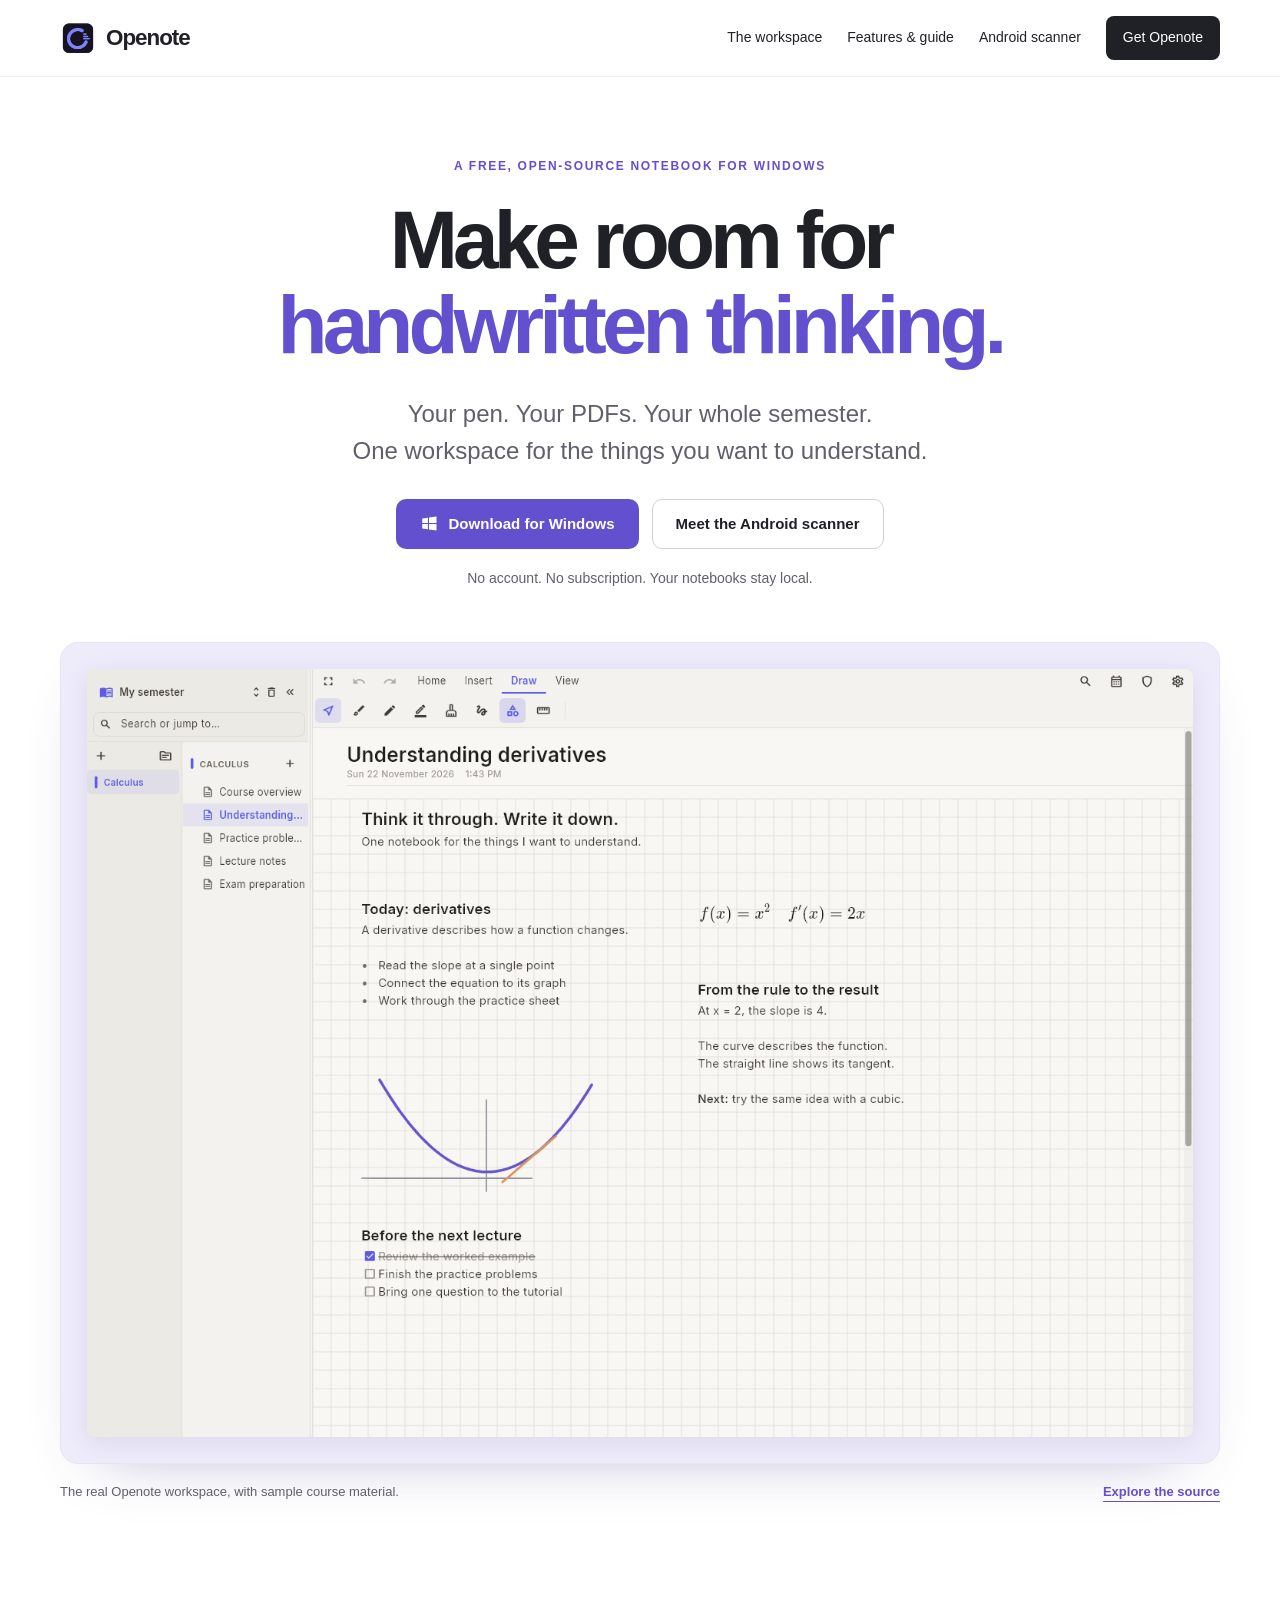
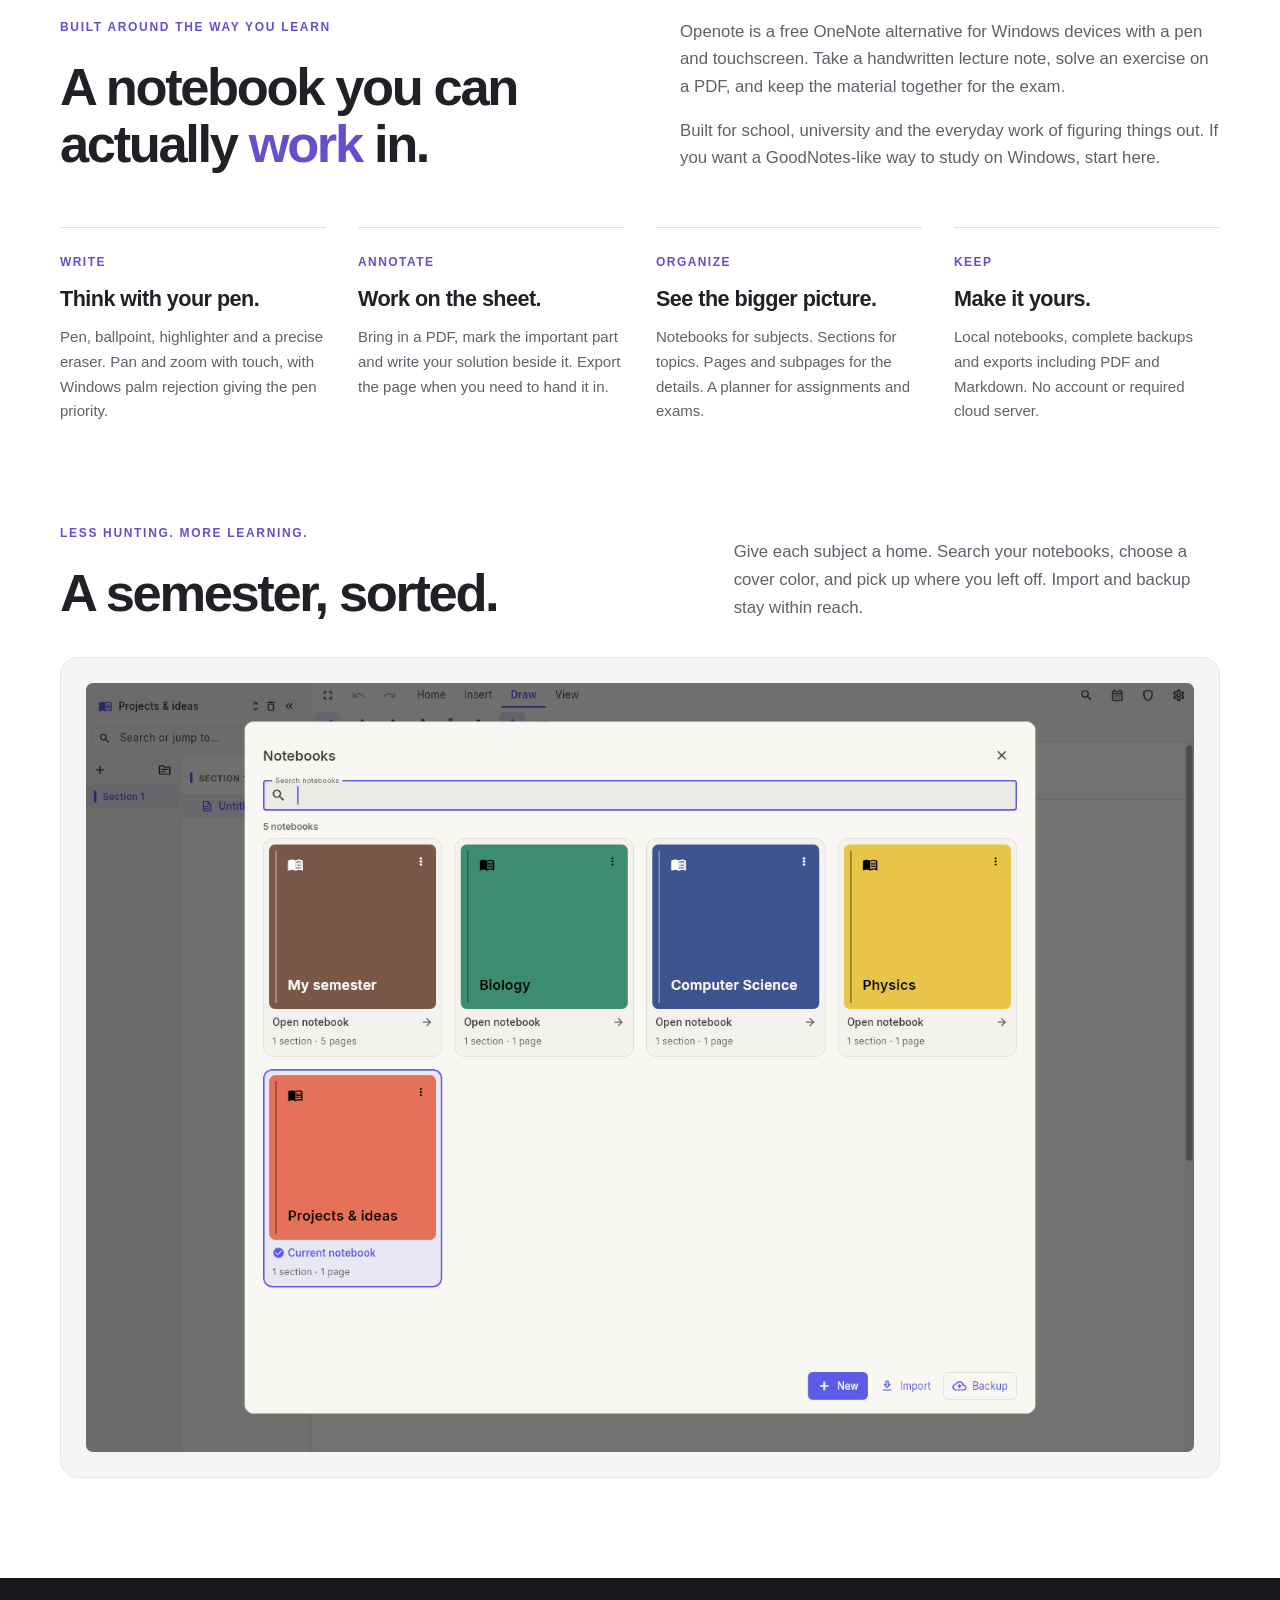
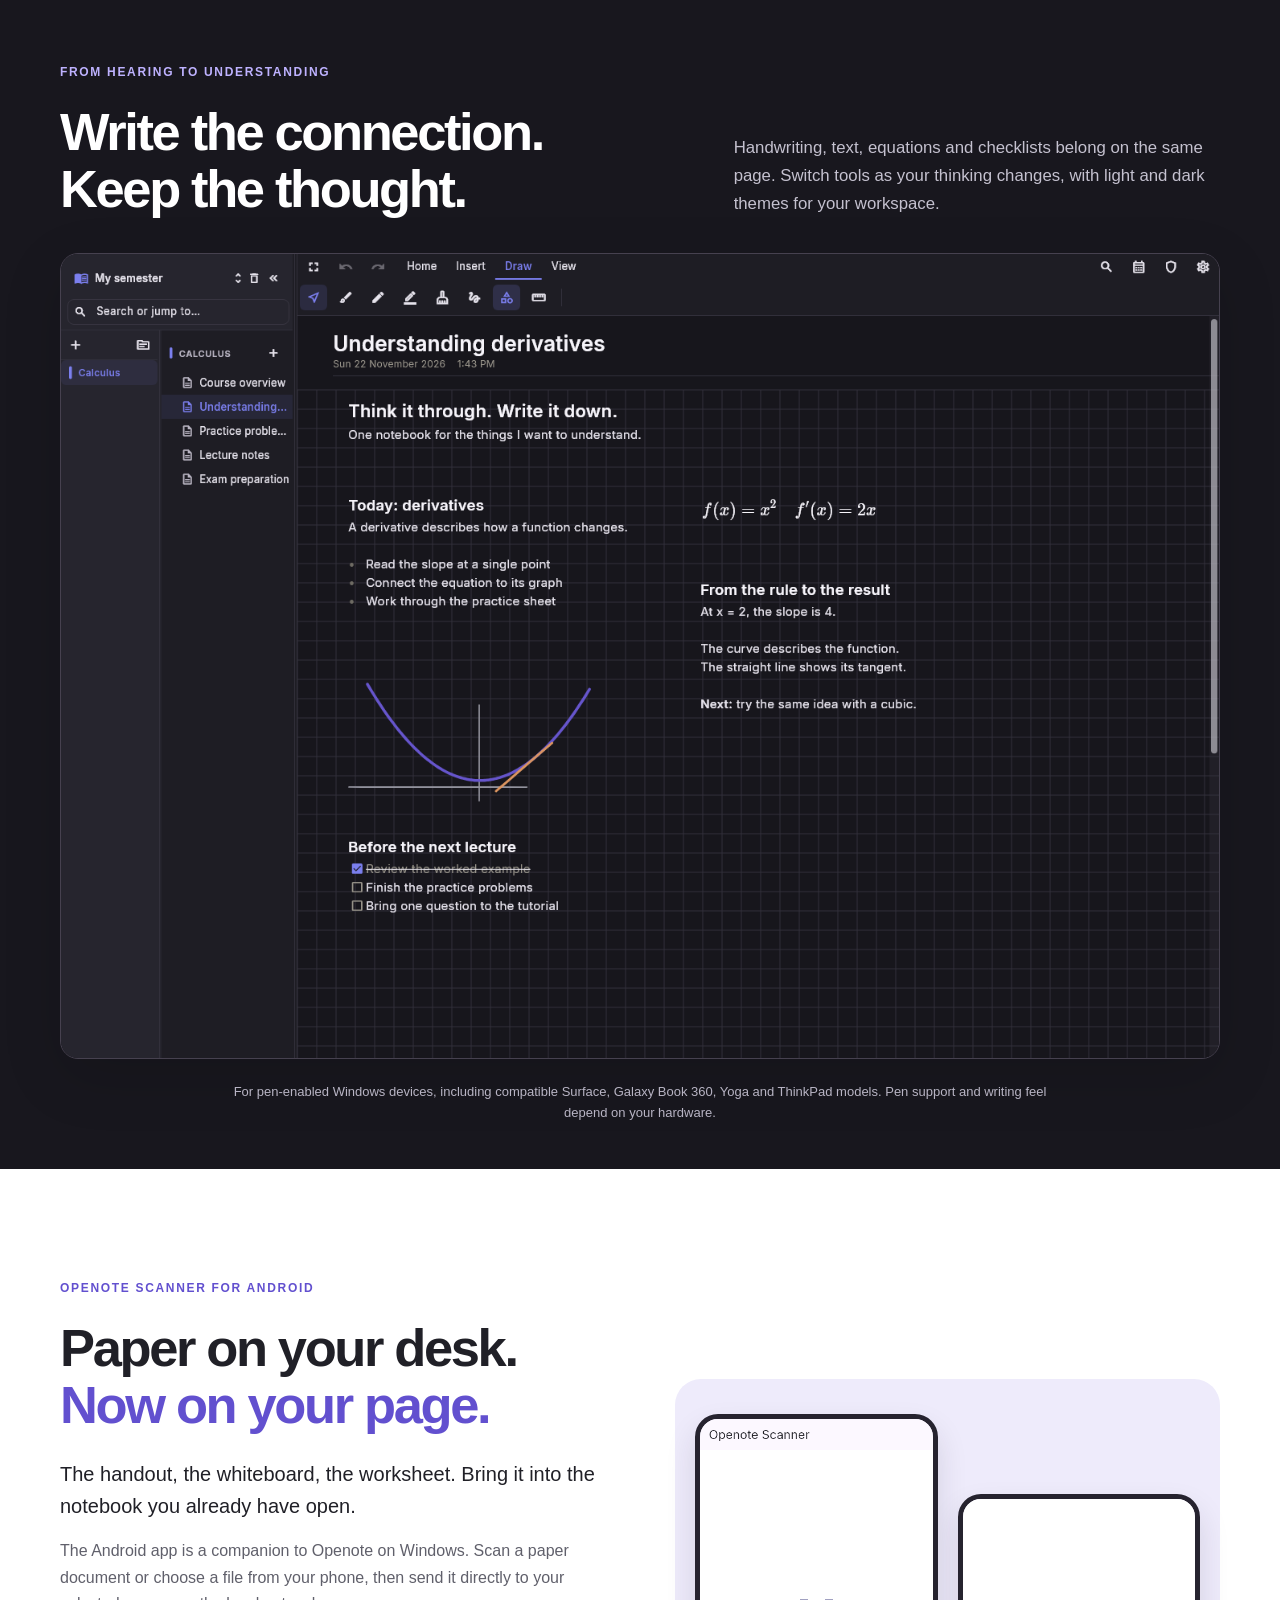
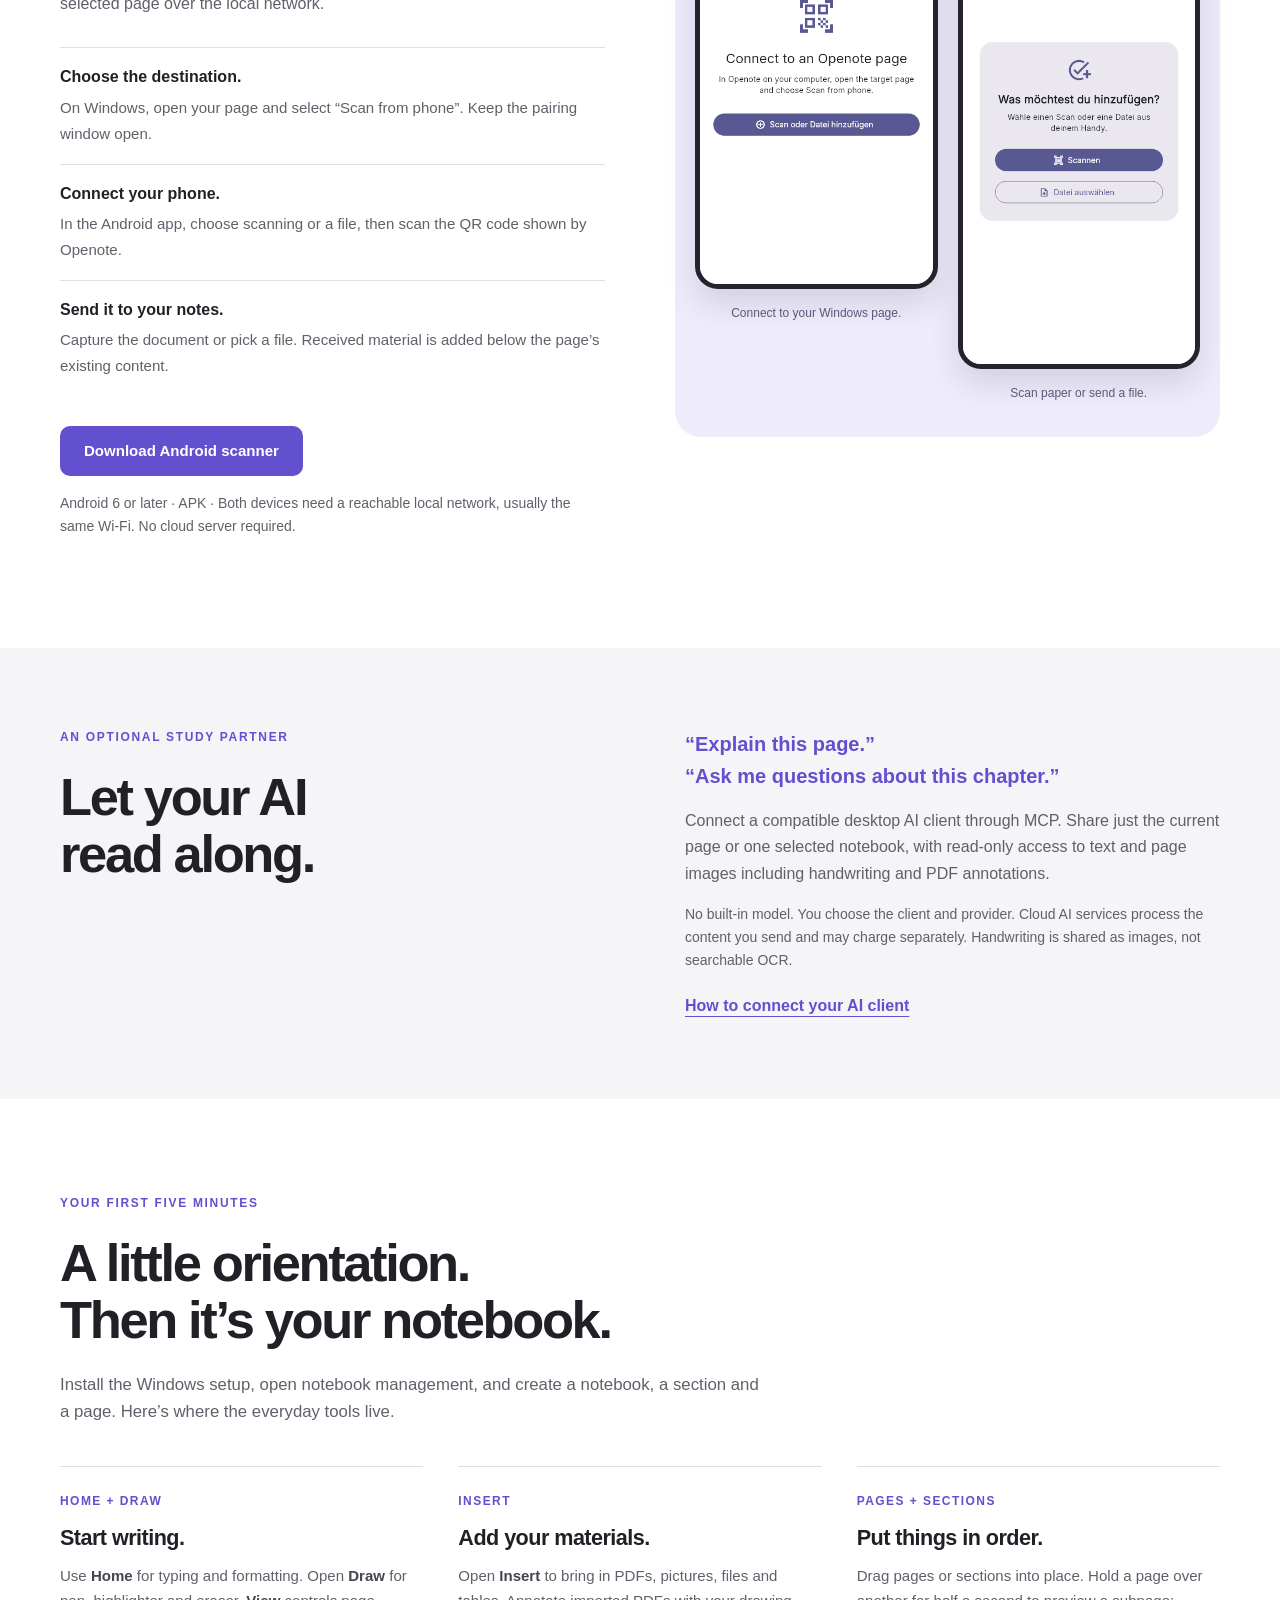
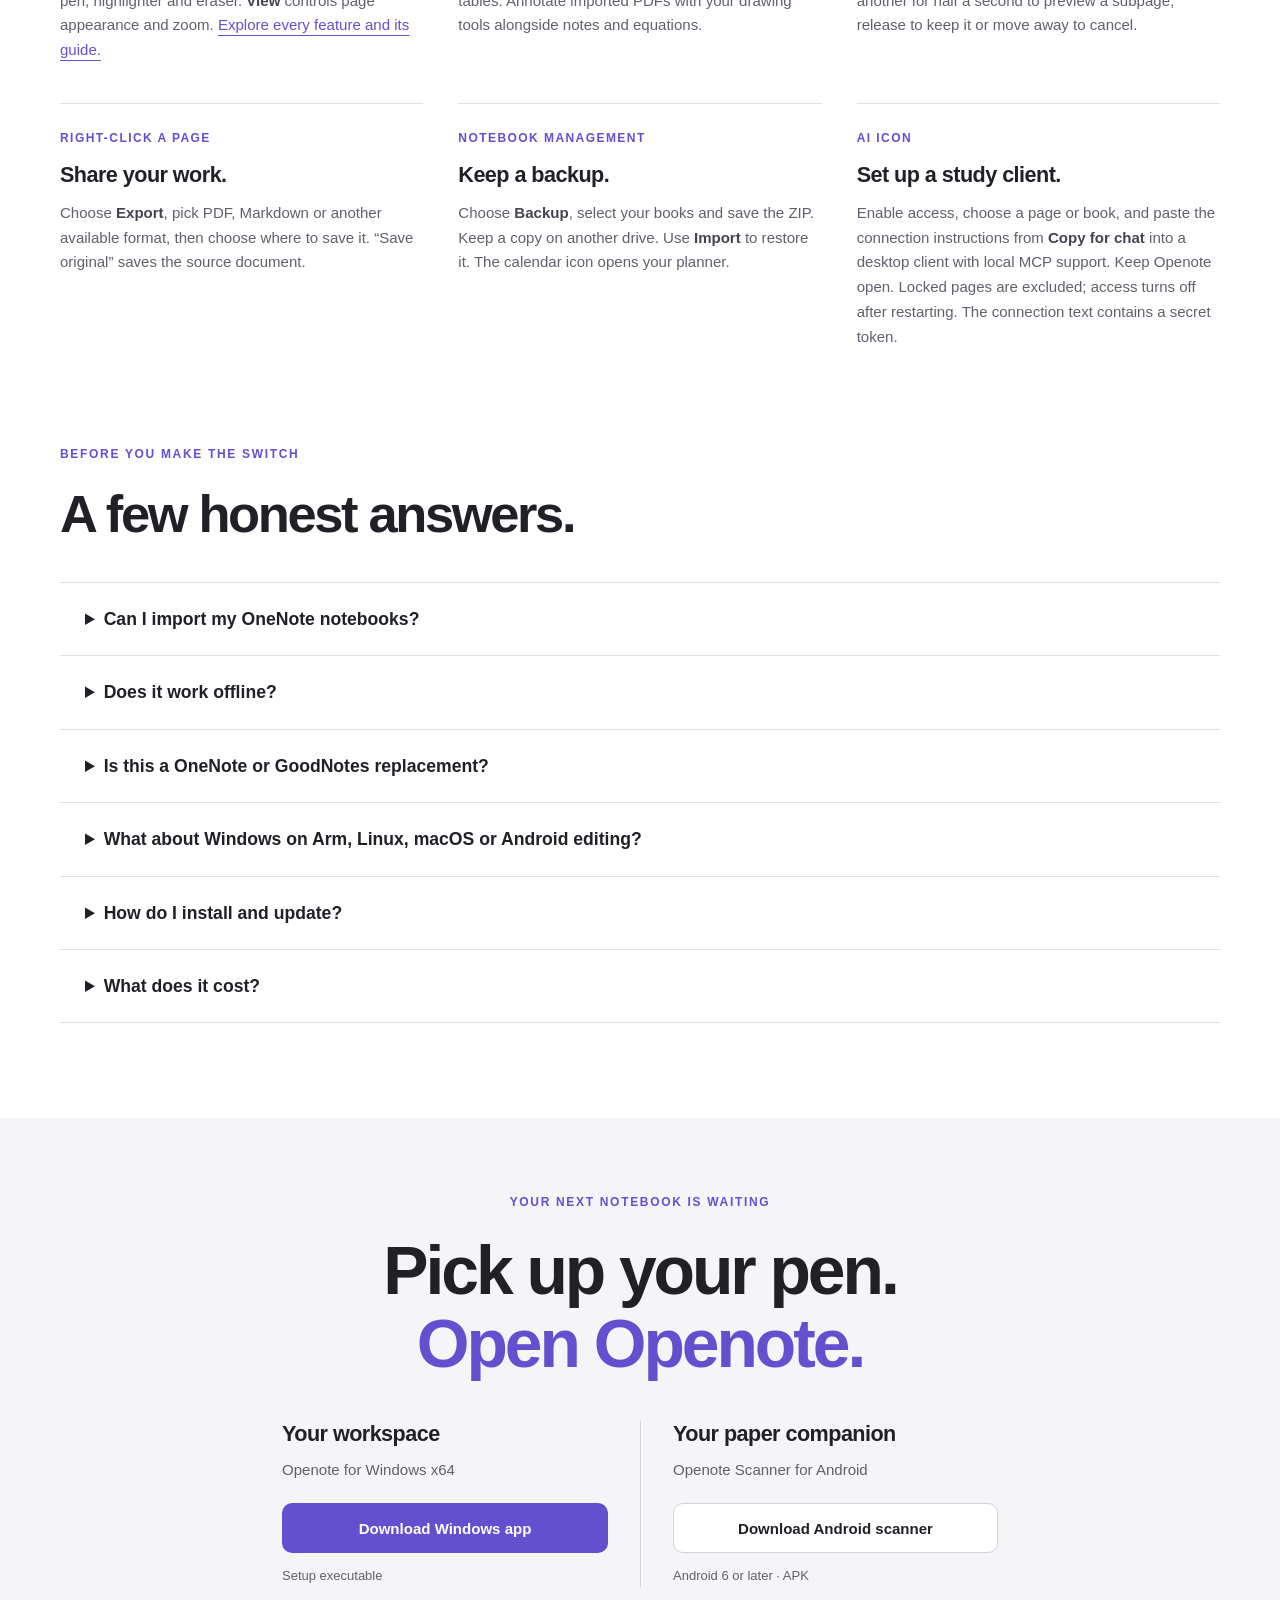
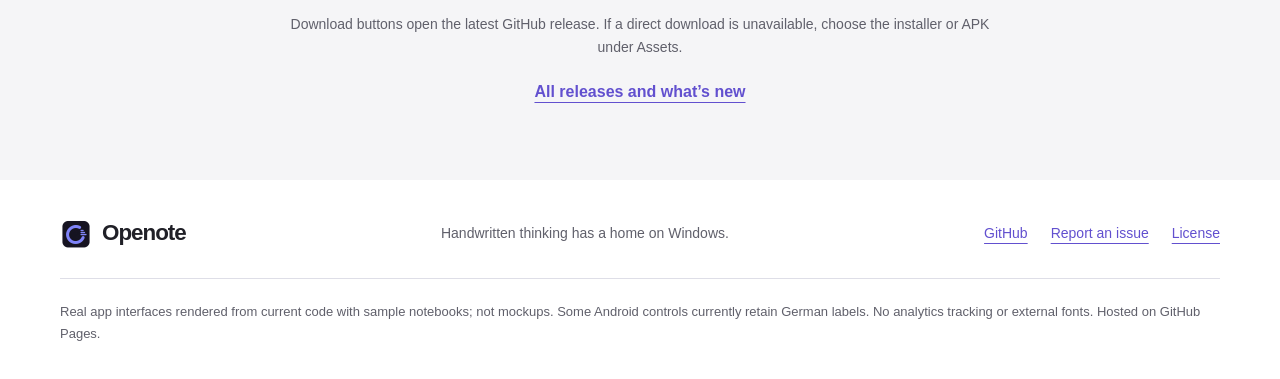
==== commit fb8f8cb0: "feat: add features page with comprehensive guides and navigation updates" ====
--- a/website/index.html
+++ b/website/index.html
@@ -26,7 +26,7 @@
   <a class="skip-link" href="#main">Skip to content</a>
   <header class="site-header"><div class="nav-inner wrap">
     <a class="brand" href="./"><img src="assets/icon.png" width="36" height="36" alt="">Openote</a>
-    <nav aria-label="Main navigation"><a href="#workspace">The workspace</a><a href="#scanner">Android scanner</a><a href="#guide">Quick start</a><a class="nav-cta" href="#download">Get Openote</a></nav>
+    <nav aria-label="Main navigation"><a href="#workspace">The workspace</a><a class="nav-guide" href="features.html">Features &amp; guide</a><a href="#scanner">Android scanner</a><a class="nav-cta" href="#download">Get Openote</a></nav>
   </div></header>
   <main id="main">
     <section class="hero wrap">
@@ -52,7 +52,7 @@
     <section class="scanner-section wrap" id="scanner"><div class="scanner-copy"><p class="eyebrow">OPENOTE SCANNER FOR ANDROID</p><h2>Paper on your desk.<br><span>Now on your page.</span></h2><p class="lead">The handout, the whiteboard, the worksheet. Bring it into the notebook you already have open.</p><p>The Android app is a companion to Openote on Windows. Scan a paper document or choose a file from your phone, then send it directly to your selected page over the local network.</p><ol class="scanner-steps"><li><strong>Choose the destination.</strong><span>On Windows, open your page and select “Scan from phone”. Keep the pairing window open.</span></li><li><strong>Connect your phone.</strong><span>In the Android app, choose scanning or a file, then scan the QR code shown by Openote.</span></li><li><strong>Send it to your notes.</strong><span>Capture the document or pick a file. Received material is added below the page’s existing content.</span></li></ol><a class="button primary" data-download="android" href="https://github.com/Kingdaniel4747/openote/releases/latest">Download Android scanner</a><p class="small-note">Android 6 or later · APK · Both devices need a reachable local network, usually the same Wi-Fi. No cloud server required.</p></div><div class="phone-gallery"><figure class="phone-shot"><img src="assets/screenshots/scanner-home.png" width="420" height="840" loading="lazy" alt="Actual Openote Scanner home screen with instructions to connect to a Windows page."><figcaption>Connect to your Windows page.</figcaption></figure><figure class="phone-shot phone-secondary"><img src="assets/screenshots/scanner-actions.png" width="420" height="840" loading="lazy" alt="Actual Android scanner picker: scan a document or choose a file. These controls currently have German labels."><figcaption>Scan paper or send a file.</figcaption></figure></div></section>
     <section class="ai-section"><div class="wrap ai-layout"><div><p class="eyebrow">AN OPTIONAL STUDY PARTNER</p><h2>Let your AI<br>read along.</h2></div><div><p class="lead">“Explain this page.”<br>“Ask me questions about this chapter.”</p><p>Connect a compatible desktop AI client through MCP. Share just the current page or one selected notebook, with read-only access to text and page images including handwriting and PDF annotations.</p><p class="small-note">No built-in model. You choose the client and provider. Cloud AI services process the content you send and may charge separately. Handwriting is shared as images, not searchable OCR.</p><a class="inline-link" href="#ai-setup">How to connect your AI client</a></div></div></section>
     <section class="guide-section wrap" id="guide"><div class="section-intro"><p class="eyebrow">YOUR FIRST FIVE MINUTES</p><h2>A little orientation.<br>Then it’s your notebook.</h2><p>Install the Windows setup, open notebook management, and create a notebook, a section and a page. Here’s where the everyday tools live.</p></div><div class="guide-grid">
-      <article><span class="feature-label">HOME + DRAW</span><h3>Start writing.</h3><p>Use <strong>Home</strong> for typing and formatting. Open <strong>Draw</strong> for pen, highlighter and eraser. <strong>View</strong> controls page appearance and zoom.</p></article>
+      <article><span class="feature-label">HOME + DRAW</span><h3>Start writing.</h3><p>Use <strong>Home</strong> for typing and formatting. Open <strong>Draw</strong> for pen, highlighter and eraser. <strong>View</strong> controls page appearance and zoom. <a href="features.html">Explore every feature and its guide.</a></p></article>
       <article><span class="feature-label">INSERT</span><h3>Add your materials.</h3><p>Open <strong>Insert</strong> to bring in PDFs, pictures, files and tables. Annotate imported PDFs with your drawing tools alongside notes and equations.</p></article>
       <article><span class="feature-label">PAGES + SECTIONS</span><h3>Put things in order.</h3><p>Drag pages or sections into place. Hold a page over another for half a second to preview a subpage; release to keep it or move away to cancel.</p></article>
       <article><span class="feature-label">RIGHT-CLICK A PAGE</span><h3>Share your work.</h3><p>Choose <strong>Export</strong>, pick PDF, Markdown or another available format, then choose where to save it. “Save original” saves the source document.</p></article>
--- a/website/style.css
+++ b/website/style.css
@@ -181,3 +181,63 @@
 @media (prefers-reduced-transparency: reduce), (prefers-contrast: more) {
   .site-header { background: #fff; backdrop-filter: none; border-color: var(--line); }
 }
+
+/* The feature guide uses the same typography and controls as the product page. */
+.site-header a[aria-current="page"] { color: var(--accent); font-weight: 650; }
+.feature-hero { padding-block: 75px 60px; }
+.feature-hero h1 { font-size: clamp(2.8rem, 5.6vw, 5rem); }
+.feature-hero .small-note { margin-top: 18px; }
+.feature-layout { display: grid; grid-template-columns: 210px minmax(0, 1fr); gap: 65px; align-items: start; }
+.feature-contents { position: sticky; top: 106px; padding-block: 9px 25px; }
+.feature-contents nav { display: flex; flex-direction: column; }
+.feature-contents .eyebrow { margin-bottom: 12px; }
+.feature-contents a { display: flex; align-items: center; min-height: 44px; color: var(--muted); font-size: .94rem; text-decoration: none; }
+.feature-contents a:hover { color: var(--accent); text-decoration: underline; }
+.feature-section { padding-bottom: 55px; margin-bottom: 55px; border-bottom: 1px solid var(--line); }
+.feature-section h2 { font-size: clamp(1.9rem, 3.3vw, 2.8rem); margin-bottom: 23px; }
+.feature-section > p:not(.eyebrow) { color: var(--muted); font-size: 1.05rem; }
+.feature-points { padding-left: 21px; margin-block: 24px; }
+.feature-points li { padding-left: 5px; margin-block: 15px; color: var(--muted); }
+.feature-points strong { color: var(--ink); font-weight: 650; }
+.feature-howto { padding-block: 18px; border: 1px solid var(--line); border-radius: 10px; margin-top: 16px; background: var(--surface); }
+.feature-howto summary { font-size: 1rem; margin-inline: 32px 20px; }
+.feature-howto ol { margin: 20px 24px 5px; padding-left: 24px; color: var(--muted); }
+.feature-howto li { padding-left: 5px; margin-bottom: 10px; }
+.feature-howto strong { color: #45434e; font-weight: 650; }
+.feature-howto p { padding-inline: 24px; font-size: .94rem; }
+.page-mode-list { margin-top: 25px; border-left: 3px solid #d9d1f5; padding-left: 24px; }
+.page-mode-list article + article { margin-top: 24px; }
+.page-mode-list h3 { margin-bottom: 9px; }
+.page-mode-list p { color: var(--muted); }
+kbd { font: .86em ui-monospace, monospace; padding: 2px 5px; border: 1px solid var(--line); border-radius: 4px; background: var(--surface); }
+.feature-end { text-align: center; padding-block: 15px 80px; }
+.feature-end h2 { font-size: clamp(2rem, 3.5vw, 3rem); }
+.feature-end > p { margin-top: 20px; color: var(--muted); }
+@media (max-width: 1050px) {
+  .feature-layout { grid-template-columns: 180px minmax(0, 1fr); gap: 35px; }
+  .site-header nav { gap: 18px; }
+}
+@media (max-width: 760px) {
+  .nav-inner { gap: 12px; }
+  .site-header nav { gap: 12px; }
+  .site-header nav > .nav-guide { display: inline-flex; font-size: .8125rem; }
+  .site-header .brand { font-size: 1.2rem; }
+  .site-header .brand img { width: 30px; height: 30px; }
+  .site-header .nav-cta { font-size: .8125rem; padding-inline: 12px; }
+  .feature-hero { padding-block: 50px 35px; }
+  .feature-hero h1 { font-size: clamp(2.35rem, 8vw, 3.7rem); }
+  .feature-layout { grid-template-columns: minmax(0, 1fr); gap: 30px; }
+  .feature-contents { position: static; padding: 0 0 22px; border-bottom: 1px solid var(--line); }
+  .feature-contents nav { flex-direction: row; flex-wrap: wrap; gap: 4px 18px; }
+  .feature-contents .eyebrow { width: 100%; }
+  .feature-contents a { font-size: .875rem; }
+  .feature-section { padding-bottom: 35px; margin-bottom: 35px; }
+  .feature-section h2 { font-size: 2rem; }
+  .feature-howto summary { margin-left: 28px; }
+  .feature-howto ol { margin-inline: 16px; }
+  .feature-howto p { padding-inline: 18px; }
+  .feature-end { padding-bottom: 55px; }
+}
+@media (max-width: 420px) {
+  .site-header nav > .nav-cta { display: none; }
+}
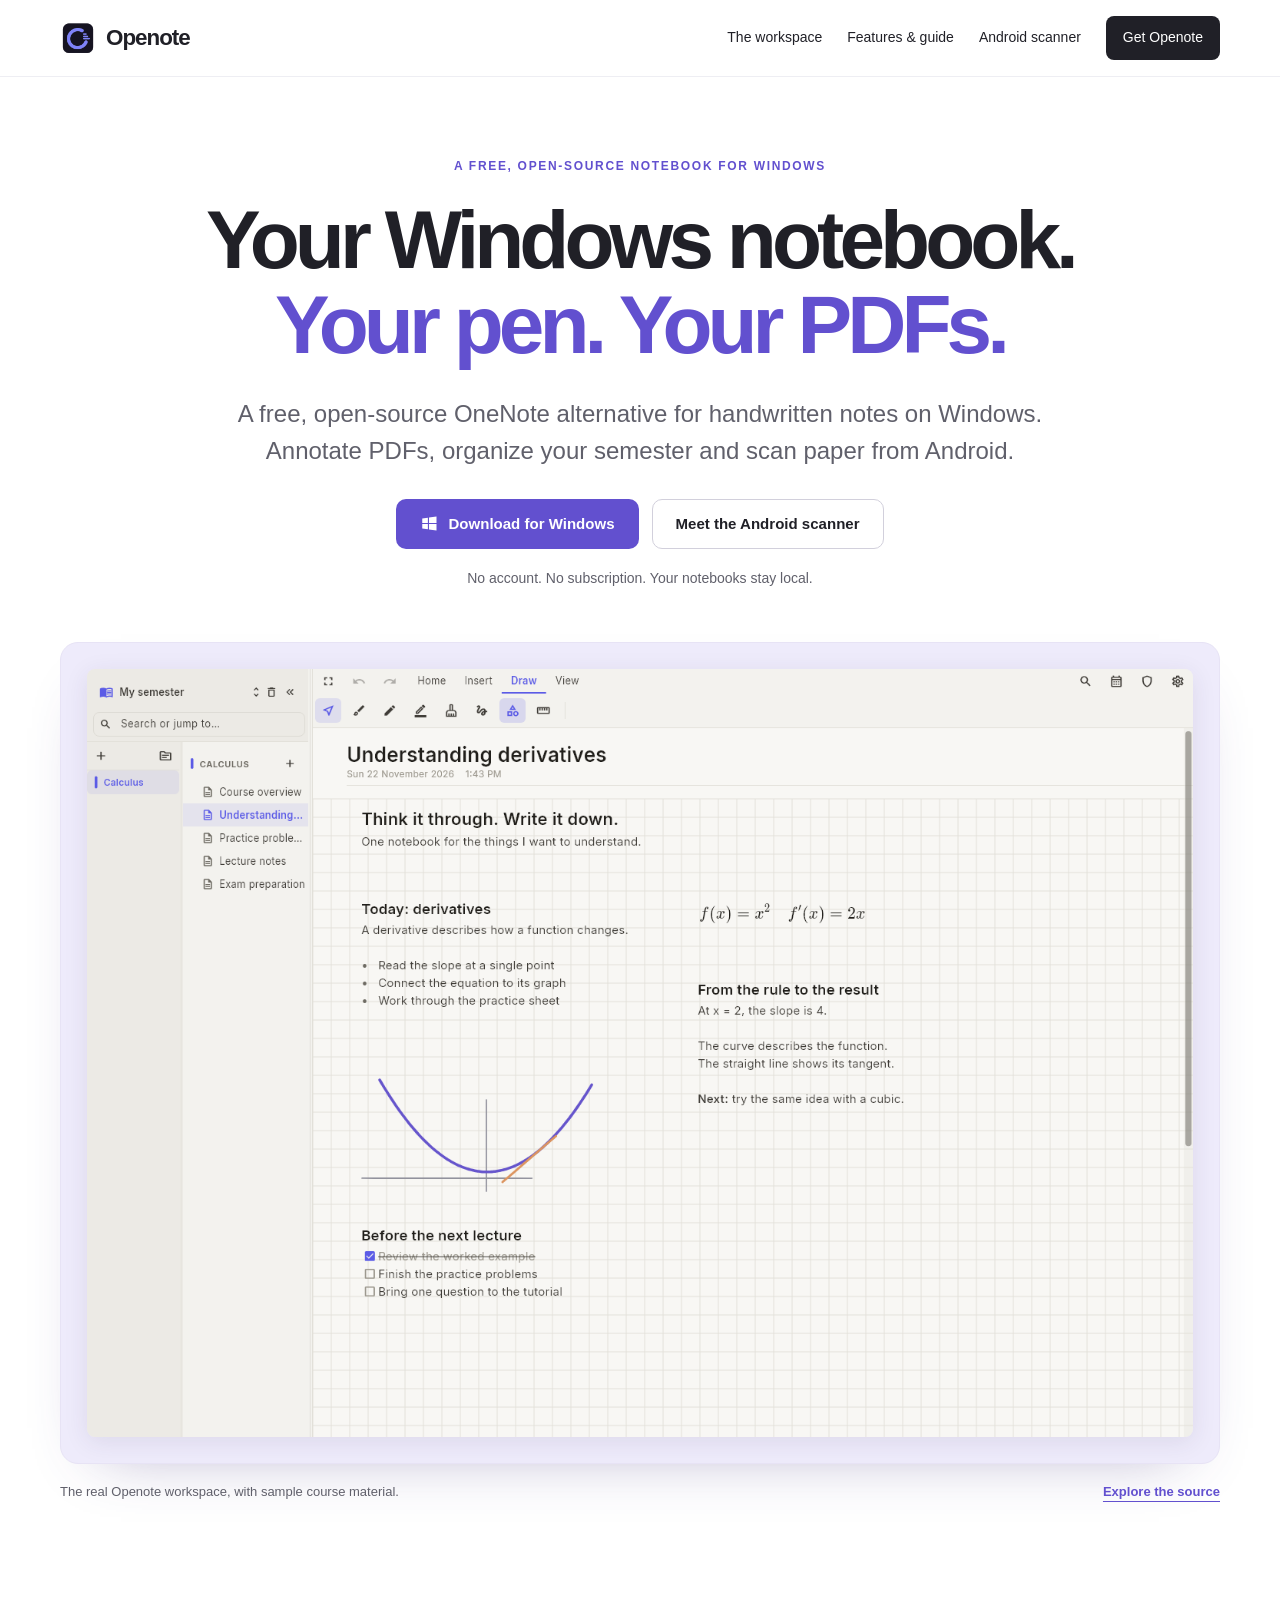
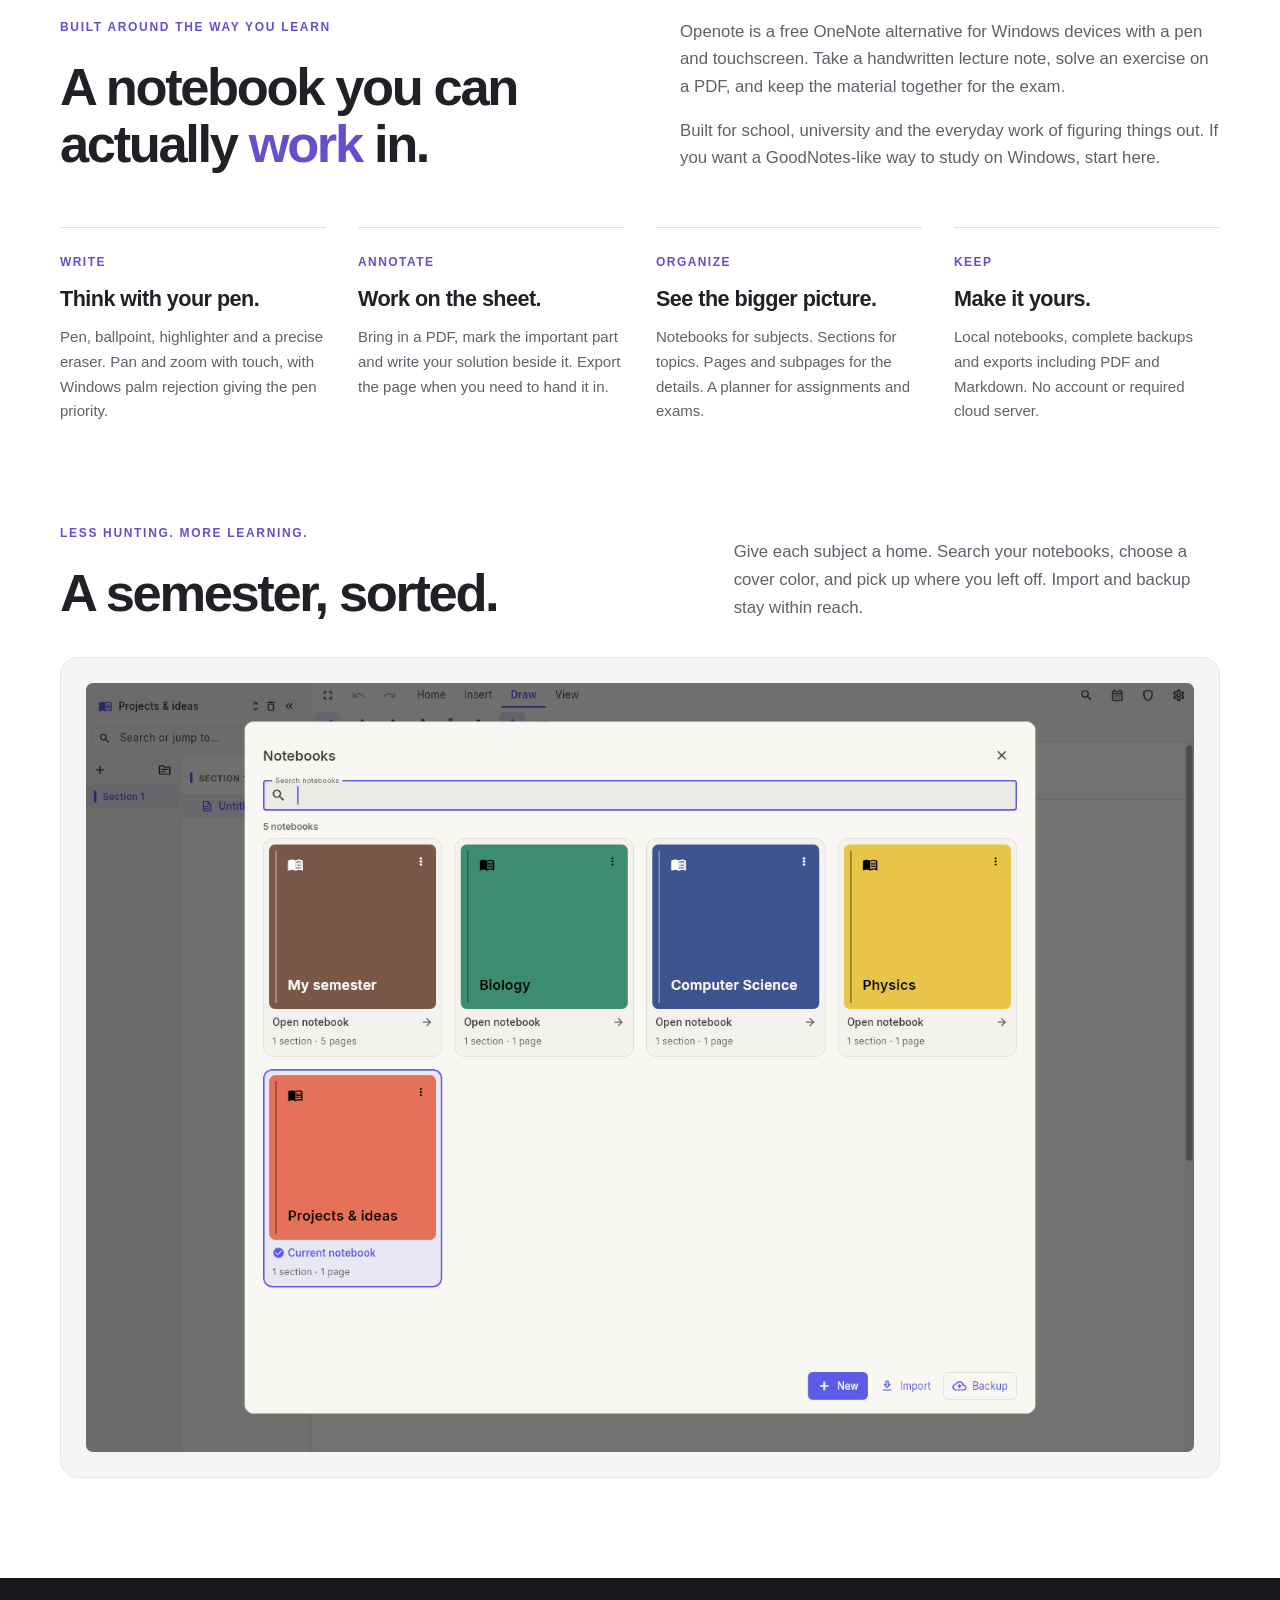
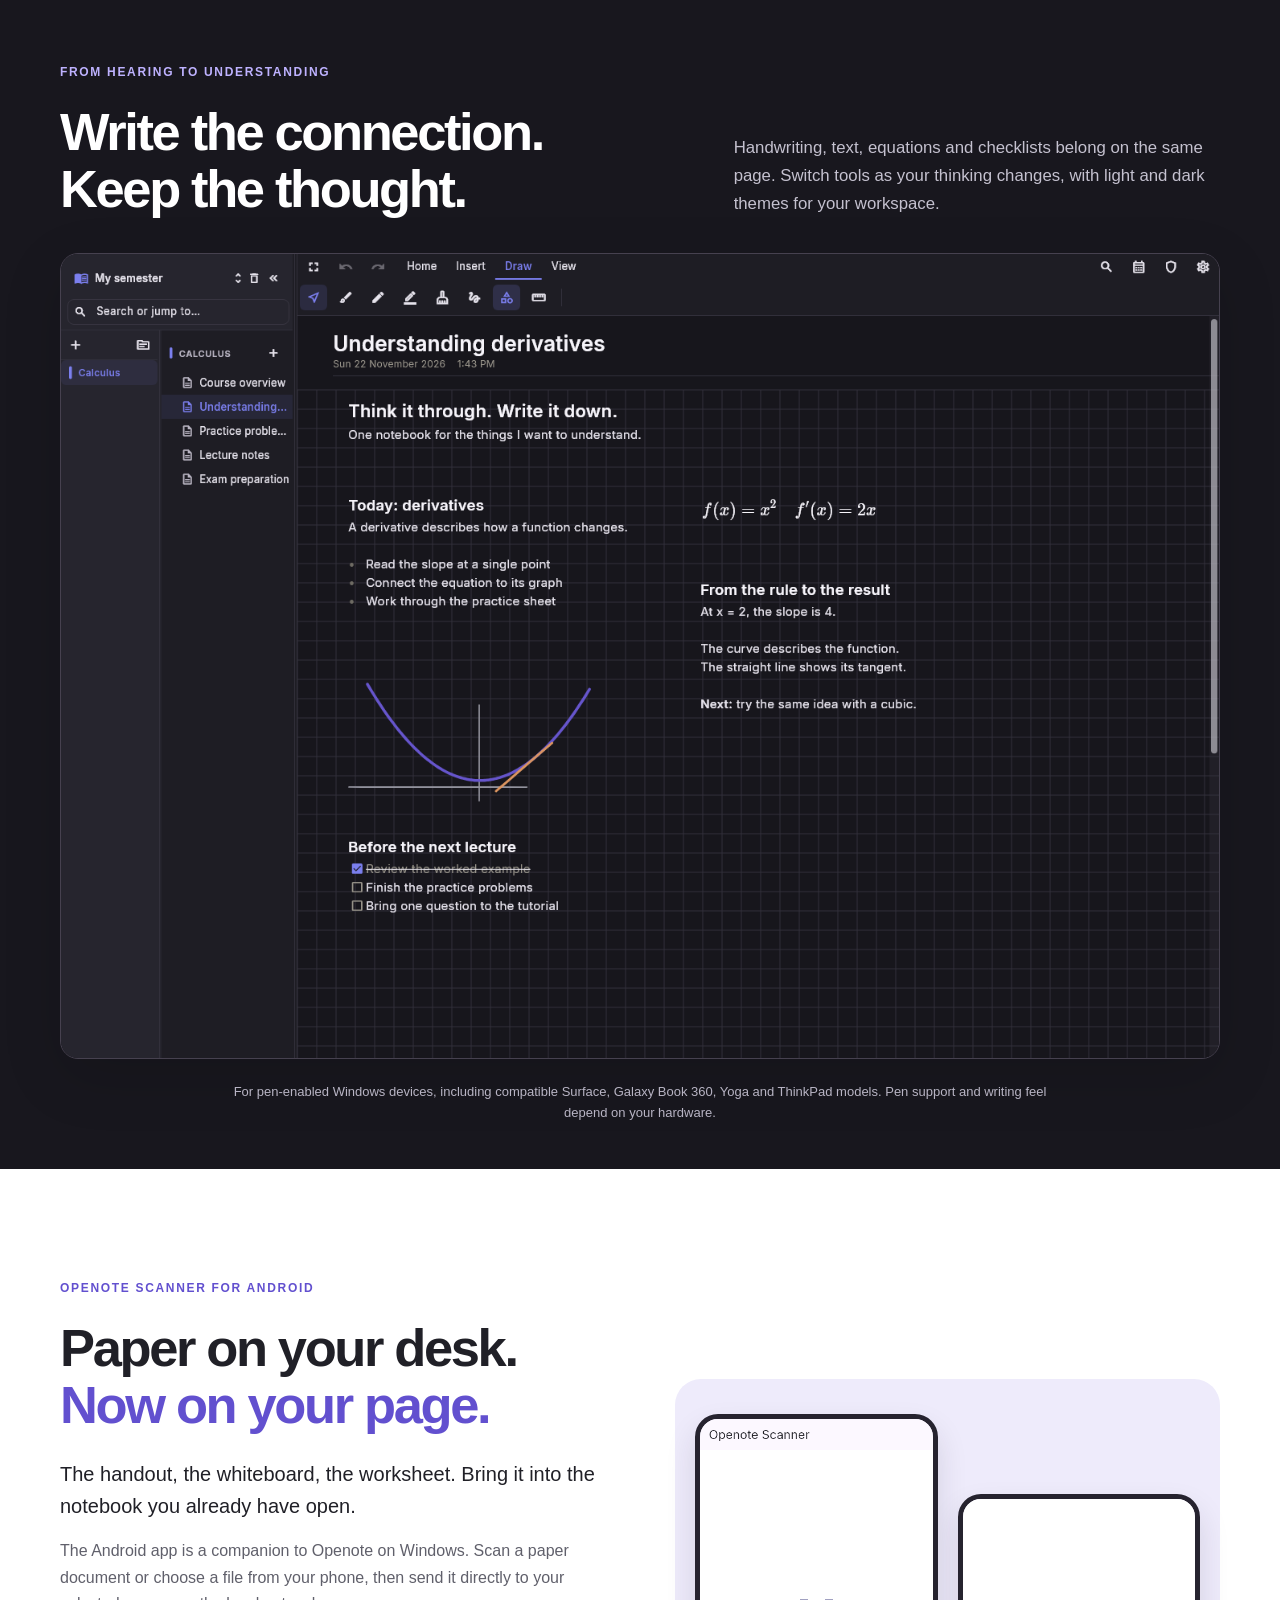
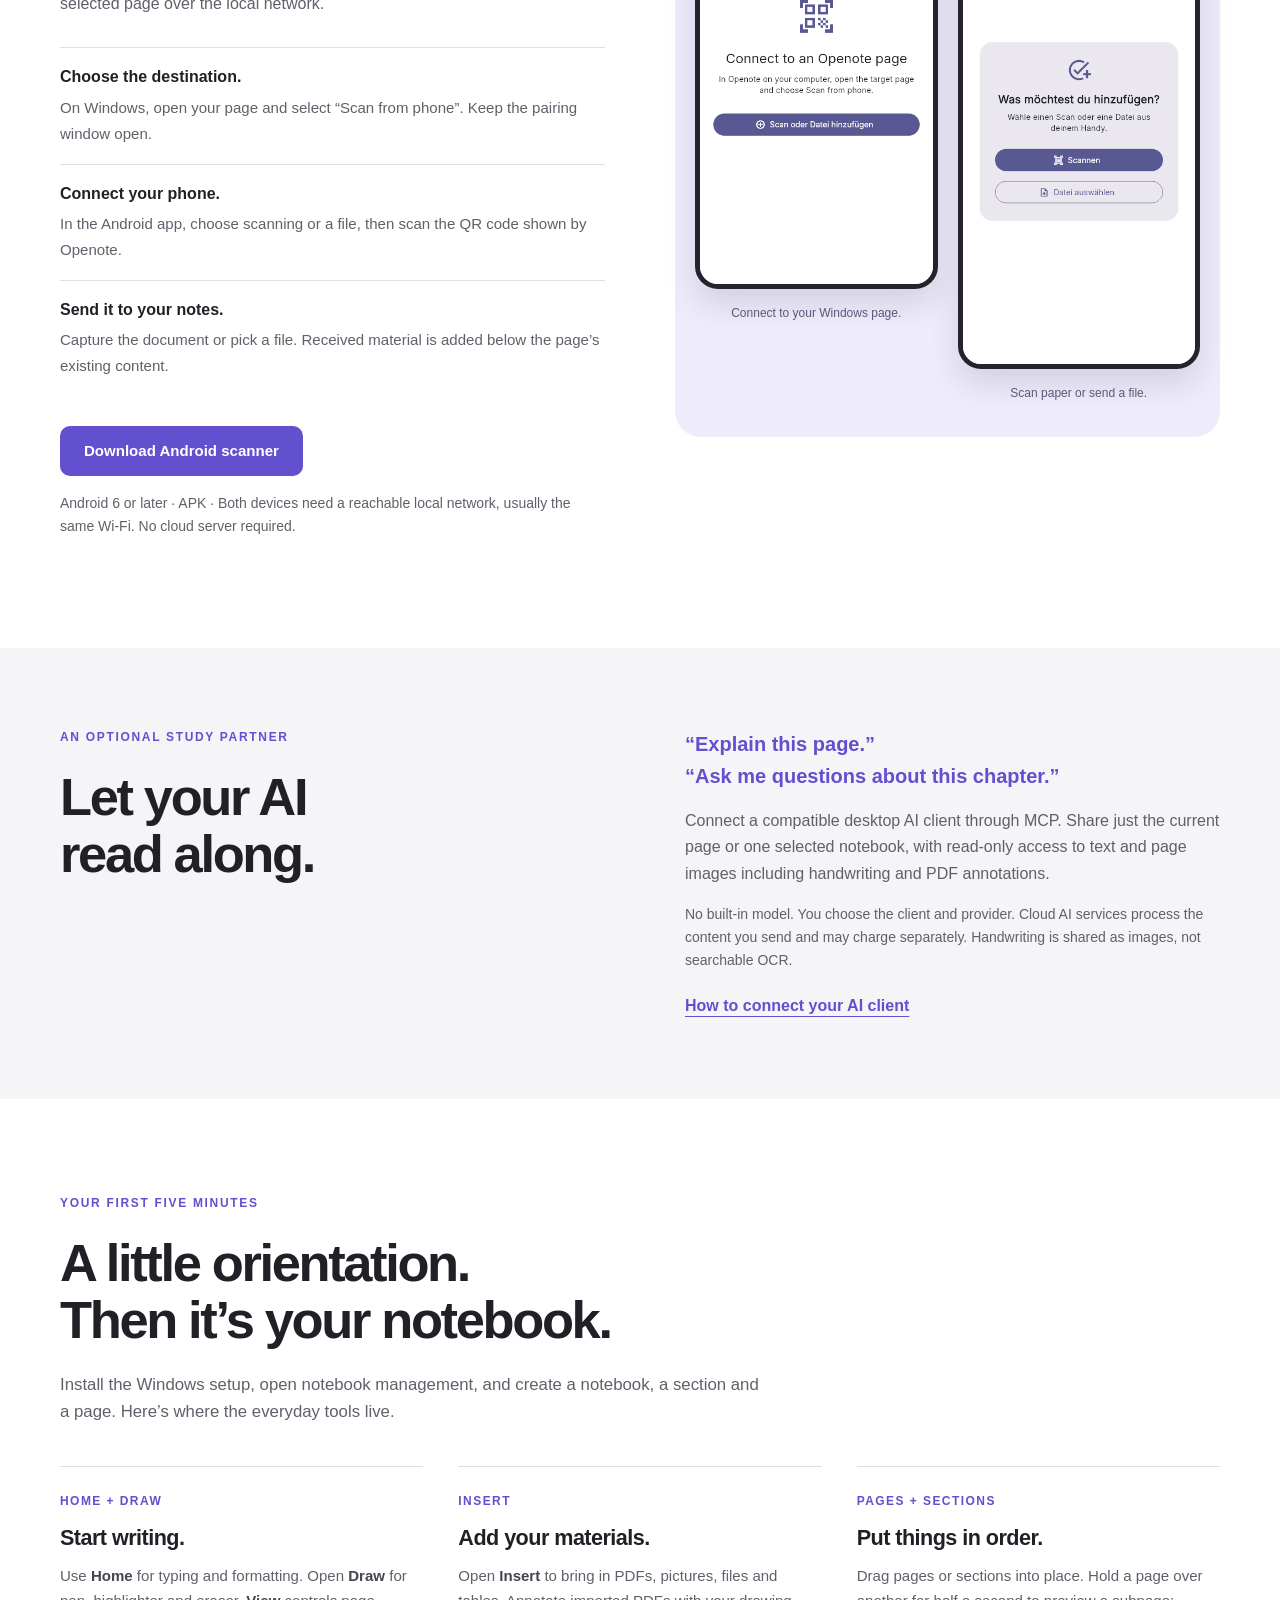
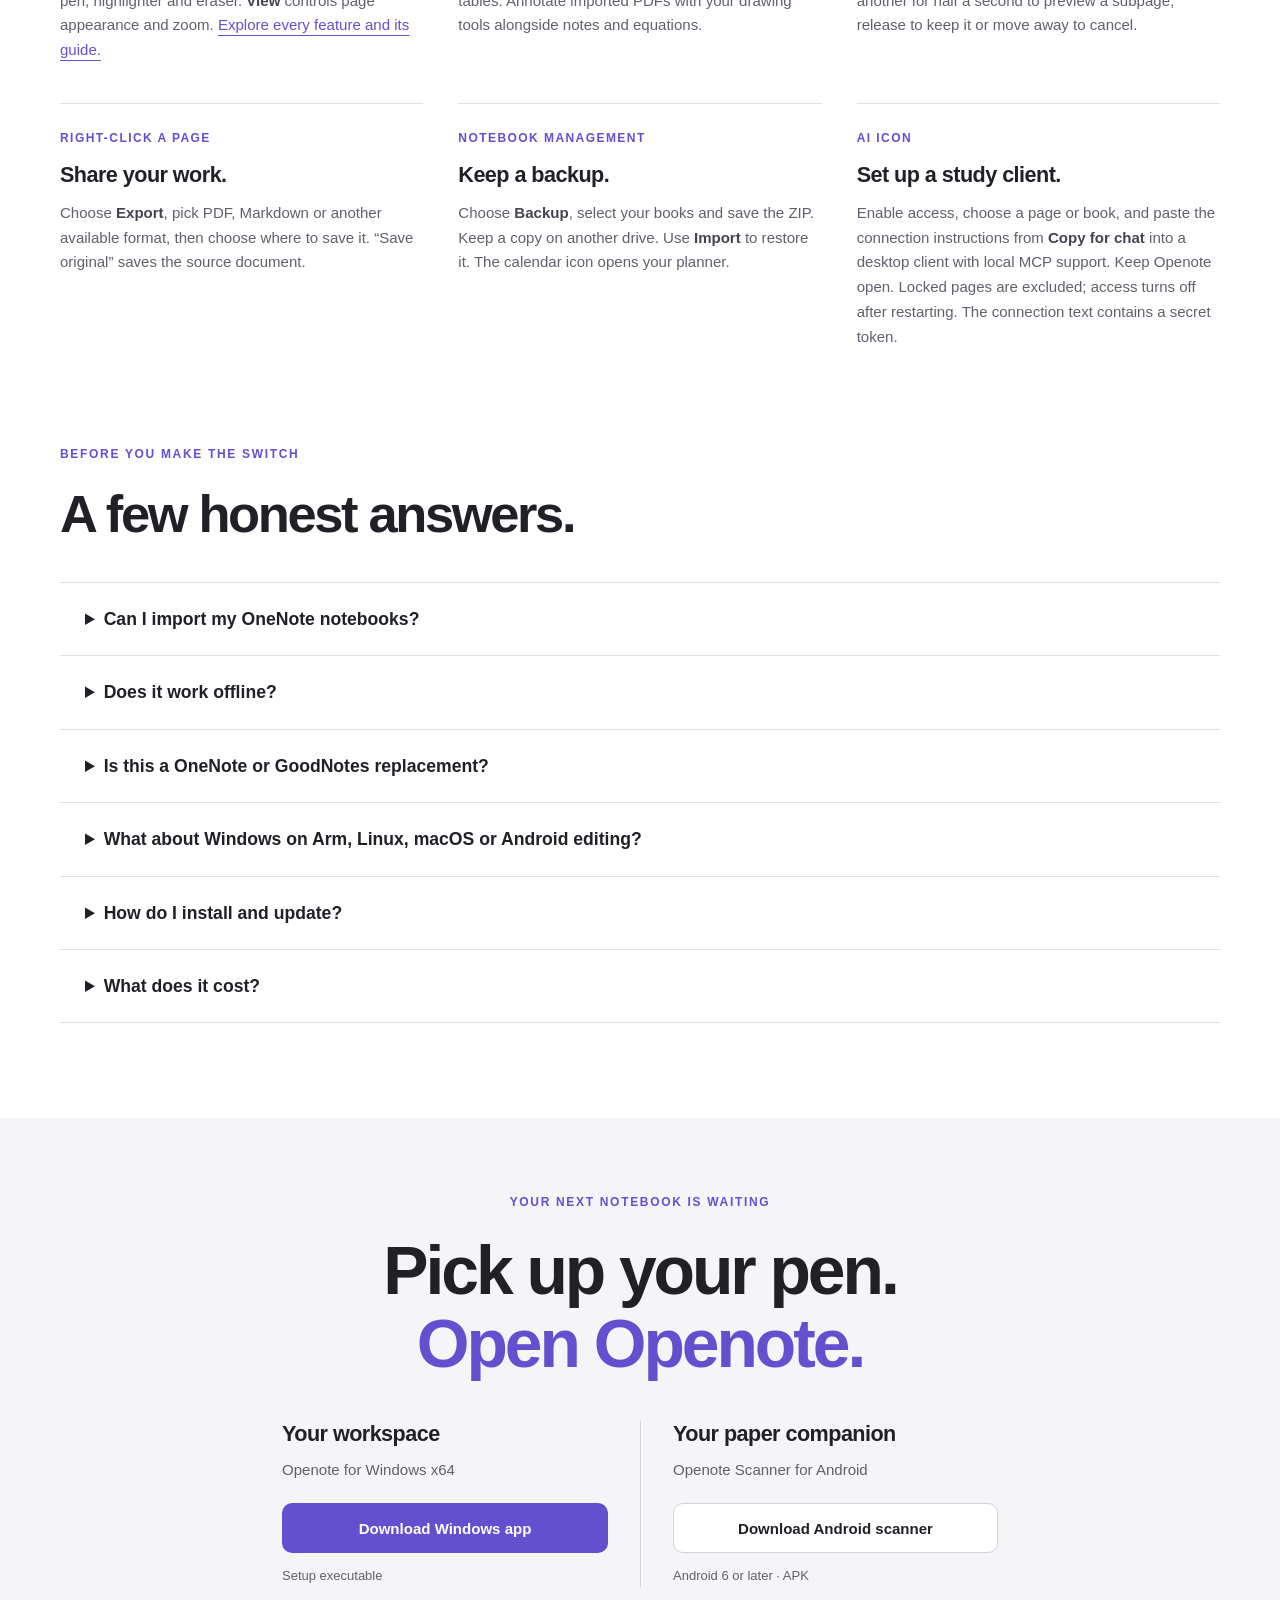
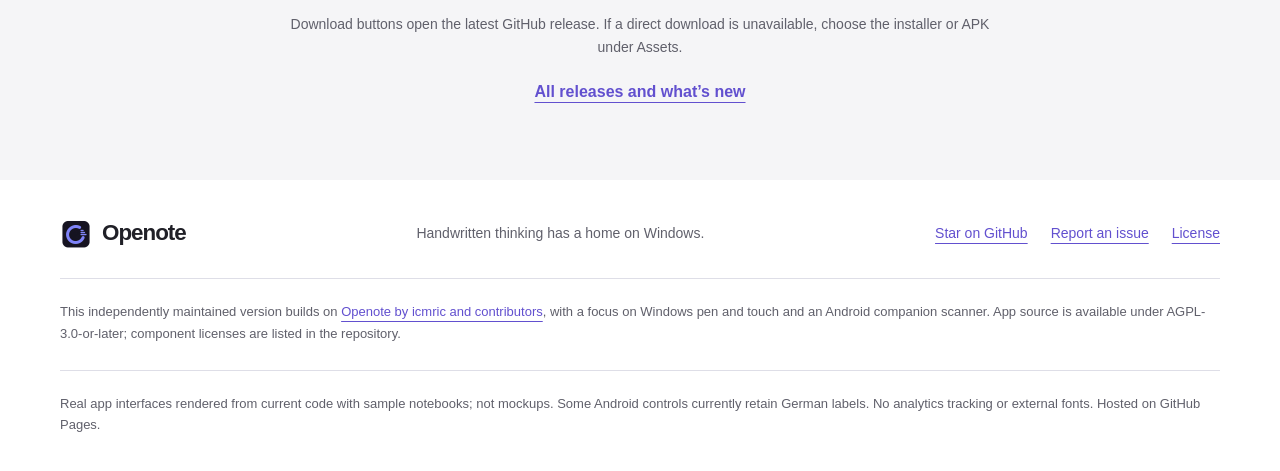
==== commit 47d50534: "feat: update README and index.html for improved project description and visibility" ====
--- a/website/index.html
+++ b/website/index.html
@@ -3,7 +3,7 @@
 <head>
   <meta charset="utf-8">
   <meta name="viewport" content="width=device-width, initial-scale=1">
-  <title>Openote — Handwritten thinking, on Windows</title>
+  <title>Openote — Free OneNote alternative for Windows handwriting</title>
   <meta name="description" content="A free, open-source OneNote alternative built for Windows pen and touch. Write by hand, annotate PDFs, organize your studies and scan documents from Android.">
   <meta name="theme-color" content="#fafafa">
   <link rel="canonical" href="https://kingdaniel4747.github.io/openote/">
@@ -12,8 +12,8 @@
   <meta property="og:type" content="website">
   <meta property="og:locale" content="en_US">
   <meta property="og:site_name" content="Openote">
-  <meta property="og:title" content="Openote — Handwritten thinking, on Windows">
-  <meta property="og:description" content="Your pen, your PDFs, your whole semester. A free notebook for Windows with an Android companion scanner.">
+  <meta property="og:title" content="Openote — Free OneNote alternative for Windows handwriting">
+  <meta property="og:description" content="A free, open-source OneNote alternative for Windows handwriting and PDF annotation. Local notebooks, no account, no subscription.">
   <meta property="og:url" content="https://kingdaniel4747.github.io/openote/">
   <meta property="og:image" content="https://kingdaniel4747.github.io/openote/assets/screenshots/study-light.png">
   <meta name="twitter:card" content="summary_large_image">
@@ -31,8 +31,8 @@
   <main id="main">
     <section class="hero wrap">
       <p class="eyebrow">A FREE, OPEN-SOURCE NOTEBOOK FOR WINDOWS</p>
-      <h1>Make room for<br><span>handwritten thinking.</span></h1>
-      <p class="hero-description">Your pen. Your PDFs. Your whole semester.<br>One workspace for the things you want to understand.</p>
+      <h1>Your Windows notebook.<br><span>Your pen. Your PDFs.</span></h1>
+      <p class="hero-description">A free, open-source OneNote alternative for handwritten notes on Windows.<br>Annotate PDFs, organize your semester and scan paper from Android.</p>
       <div class="actions"><a class="button primary" data-download="windows" href="https://github.com/Kingdaniel4747/openote/releases/latest"><svg aria-hidden="true" viewBox="0 0 24 24"><path d="M3 4.5 10.5 3.5v7H3zm9-1.2L22 2v8.5h-10zM3 12h7.5v7L3 18zm9 0h10v8.5l-10-1.3z"/></svg>Download for Windows</a><a class="button secondary" href="#scanner">Meet the Android scanner</a></div>
       <p class="hero-note">No account. No subscription. Your notebooks stay local.</p>
     </section>
@@ -69,6 +69,6 @@
     </div></section>
     <section class="download-section" id="download"><div class="wrap"><p class="eyebrow">YOUR NEXT NOTEBOOK IS WAITING</p><h2>Pick up your pen.<br><span>Open Openote.</span></h2><div class="download-options"><article><h3>Your workspace</h3><p>Openote for Windows x64</p><a class="button primary" data-download="windows" href="https://github.com/Kingdaniel4747/openote/releases/latest">Download Windows app</a><span>Setup executable</span></article><article><h3>Your paper companion</h3><p>Openote Scanner for Android</p><a class="button secondary" data-download="android" href="https://github.com/Kingdaniel4747/openote/releases/latest">Download Android scanner</a><span>Android 6 or later · APK</span></article></div><p id="release-status" class="small-note" role="status">Download buttons open the latest GitHub release. If a direct download is unavailable, choose the installer or APK under Assets.</p><a class="inline-link" href="https://github.com/Kingdaniel4747/openote/releases">All releases and what’s new</a></div></section>
   </main>
-  <footer class="wrap"><div class="footer-top"><a class="brand" href="./"><img src="assets/icon.png" width="32" height="32" alt="">Openote</a><p>Handwritten thinking has a home on Windows.</p><nav aria-label="Project links"><a href="https://github.com/Kingdaniel4747/openote">GitHub</a><a href="https://github.com/Kingdaniel4747/openote/issues">Report an issue</a><a href="https://github.com/Kingdaniel4747/openote/blob/master/LICENSE">License</a></nav></div><p class="small-note">Real app interfaces rendered from current code with sample notebooks; not mockups. Some Android controls currently retain German labels. No analytics tracking or external fonts. Hosted on GitHub Pages.</p></footer>
+  <footer class="wrap"><div class="footer-top"><a class="brand" href="./"><img src="assets/icon.png" width="32" height="32" alt="">Openote</a><p>Handwritten thinking has a home on Windows.</p><nav aria-label="Project links"><a href="https://github.com/Kingdaniel4747/openote">Star on GitHub</a><a href="https://github.com/Kingdaniel4747/openote/issues">Report an issue</a><a href="https://github.com/Kingdaniel4747/openote/blob/master/LICENSE">License</a></nav></div><p class="small-note">This independently maintained version builds on <a href="https://github.com/icmric/openote">Openote by icmric and contributors</a>, with a focus on Windows pen and touch and an Android companion scanner. App source is available under AGPL-3.0-or-later; component licenses are listed in the repository.</p><p class="small-note">Real app interfaces rendered from current code with sample notebooks; not mockups. Some Android controls currently retain German labels. No analytics tracking or external fonts. Hosted on GitHub Pages.</p></footer>
 </body>
 </html>
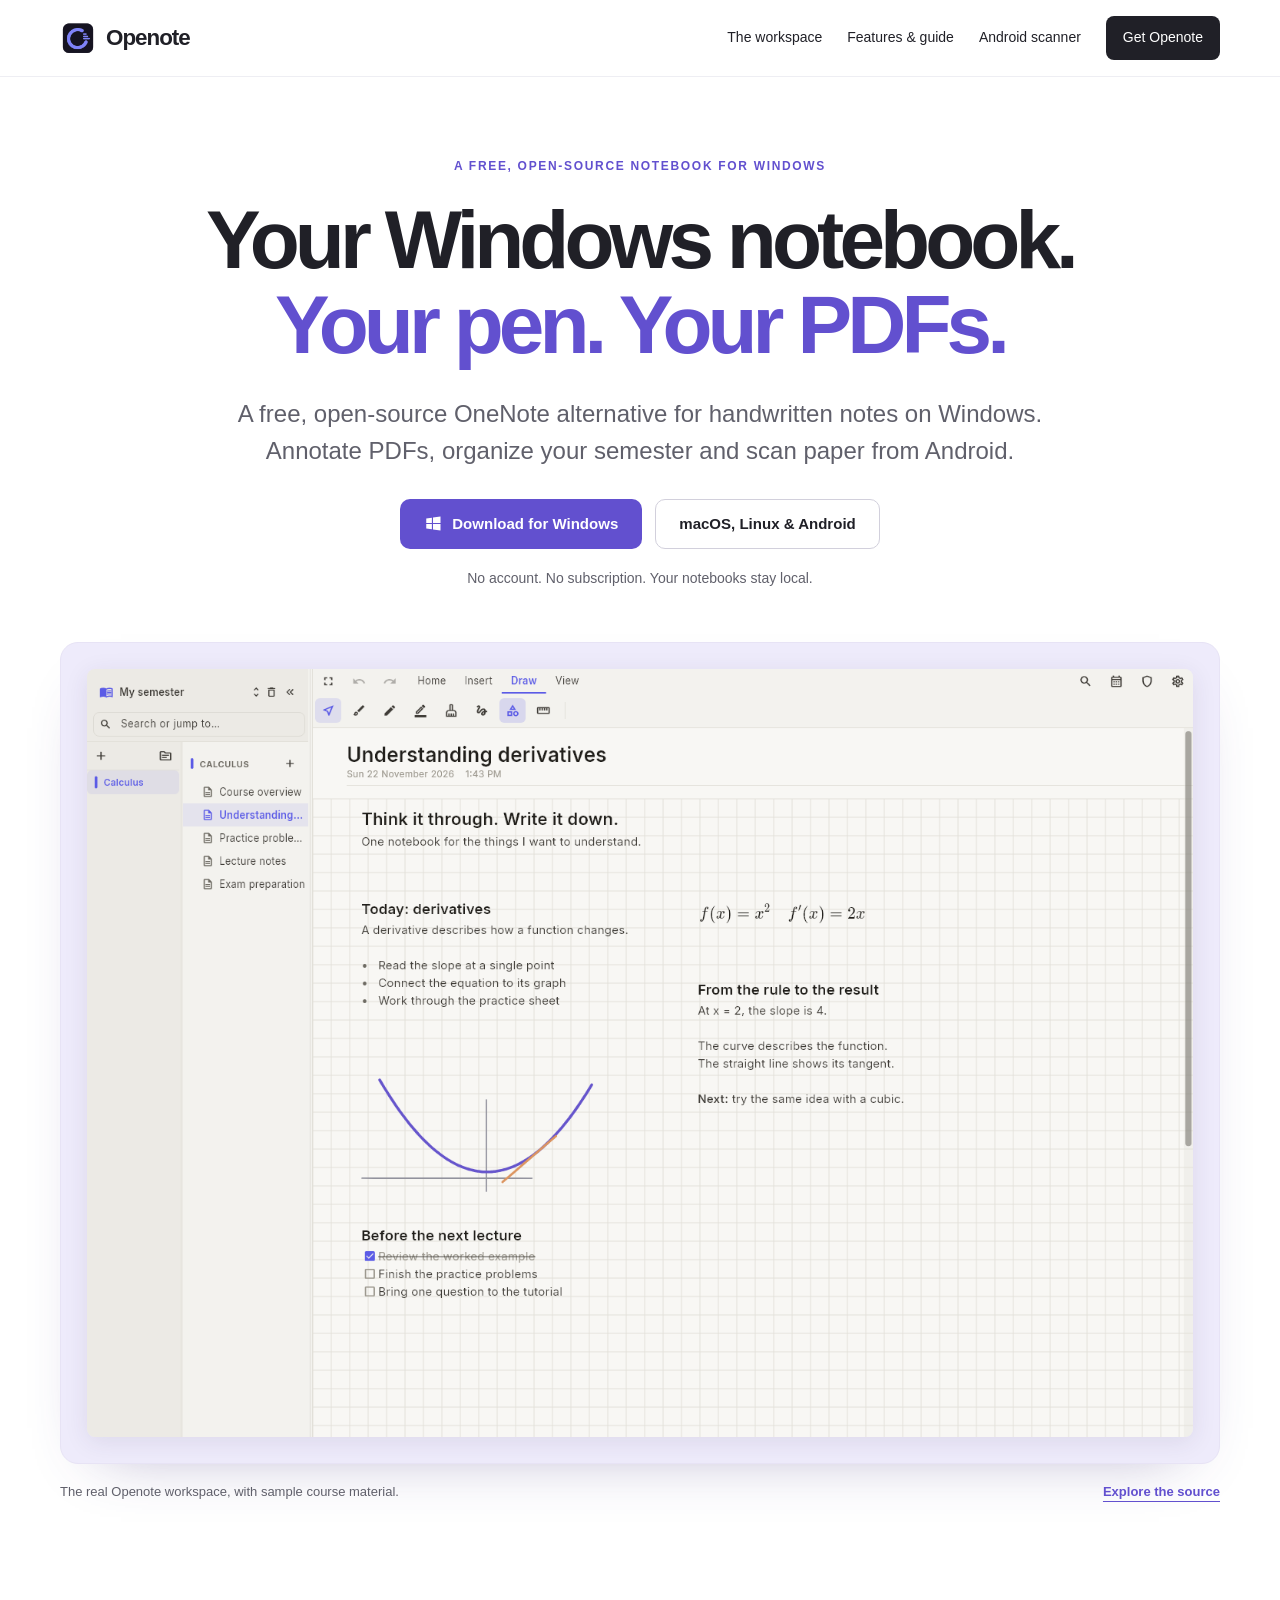
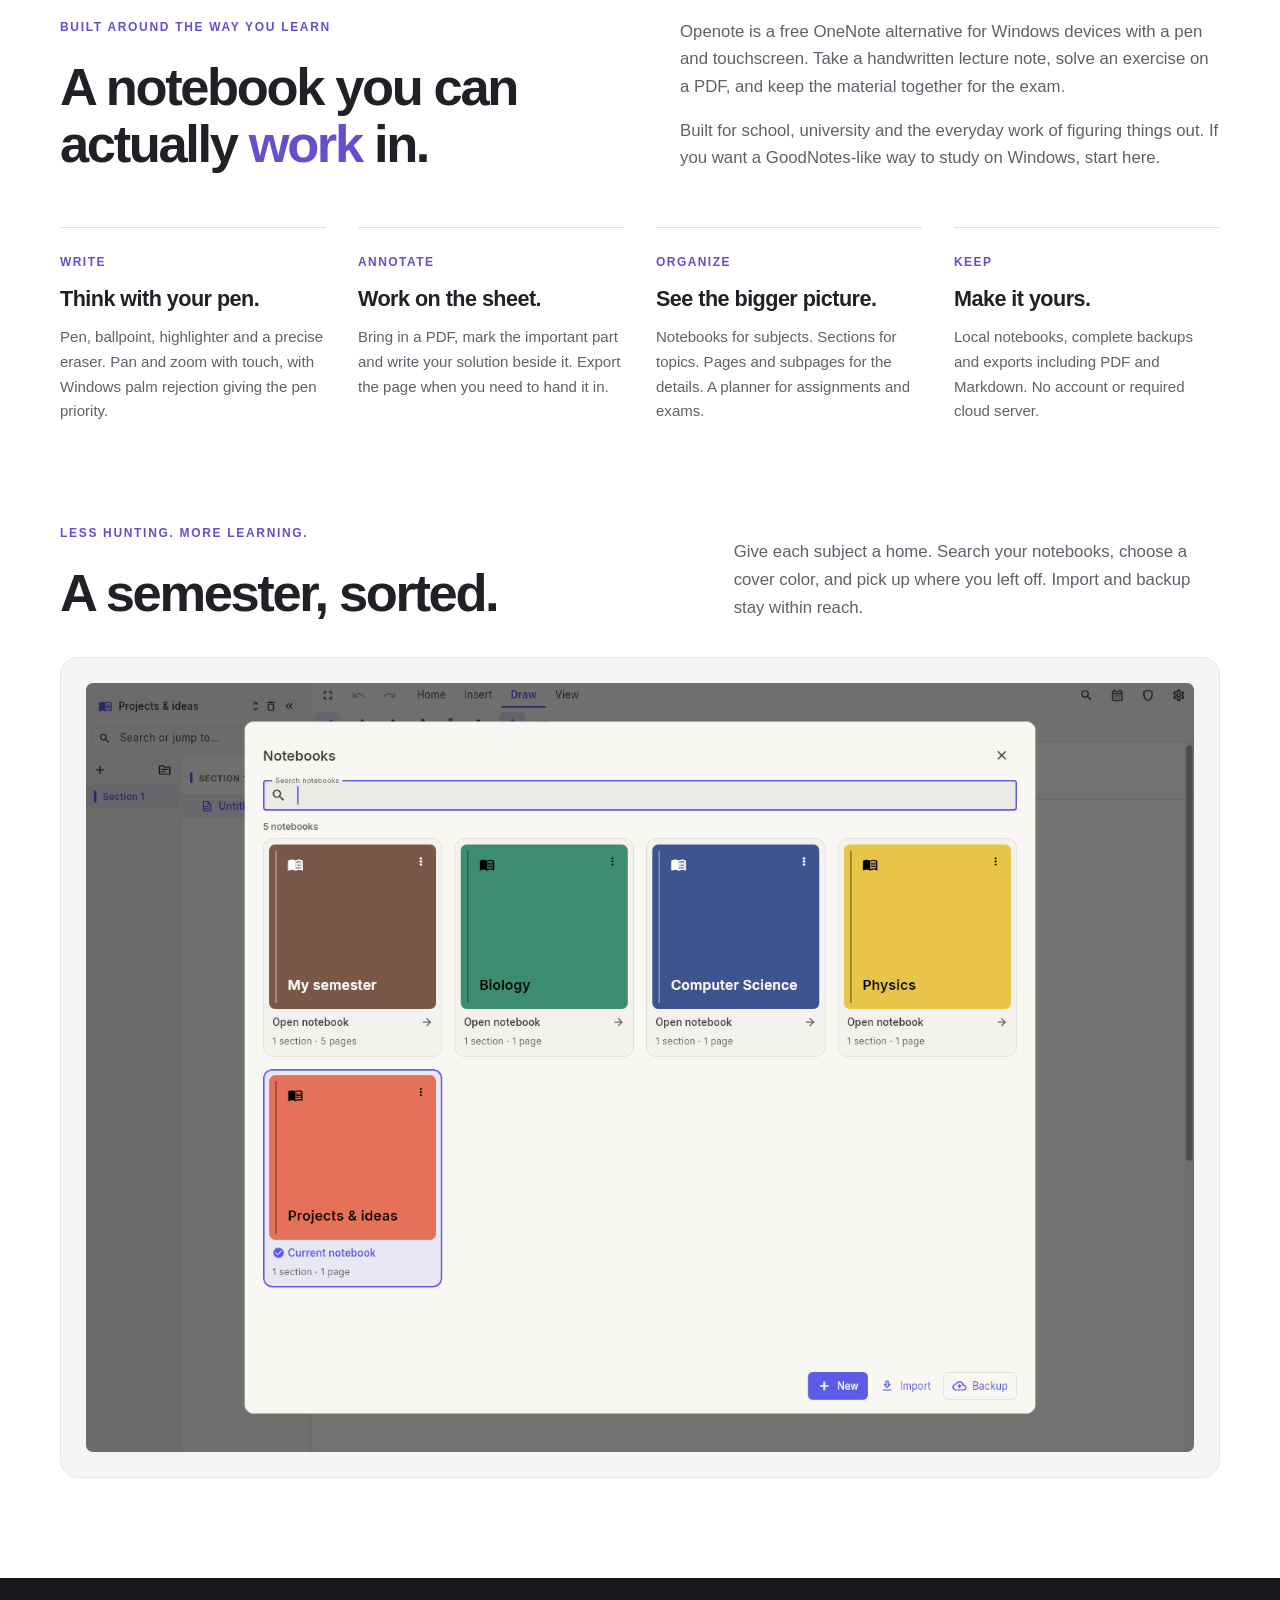
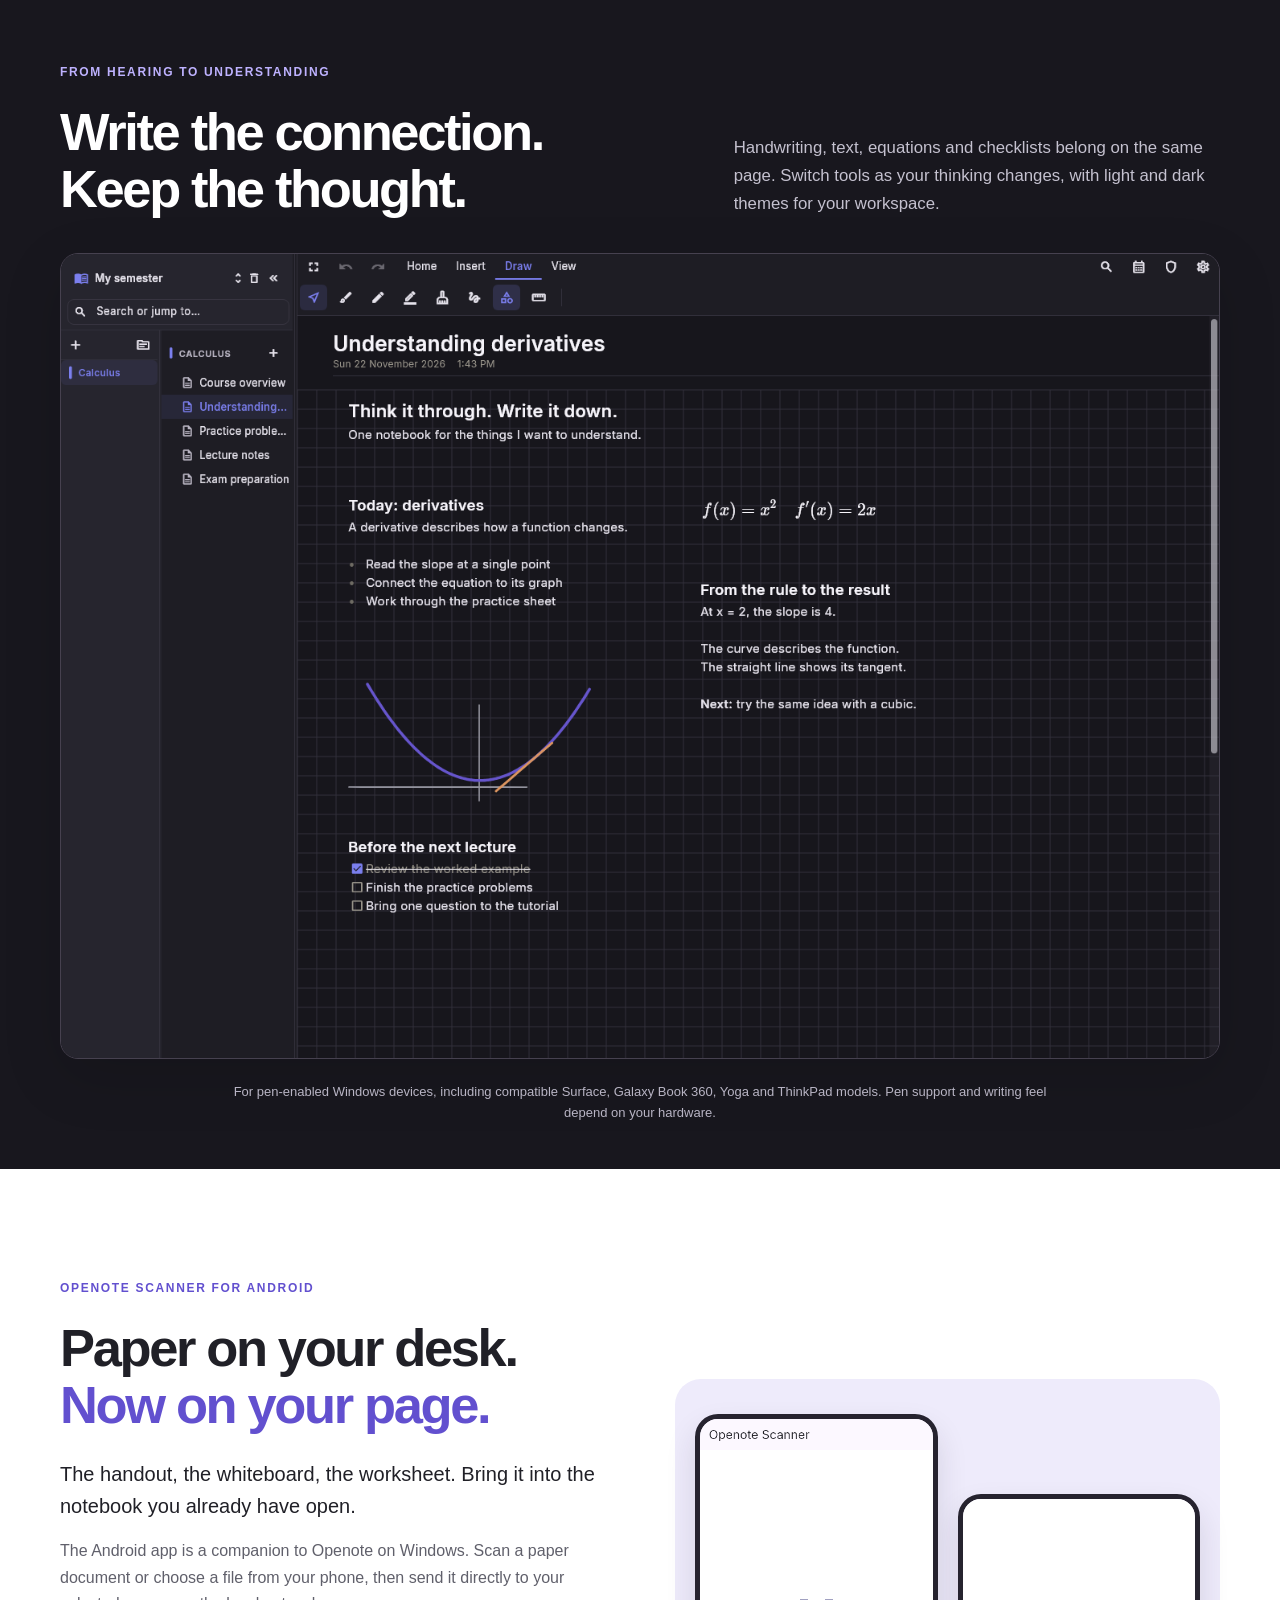
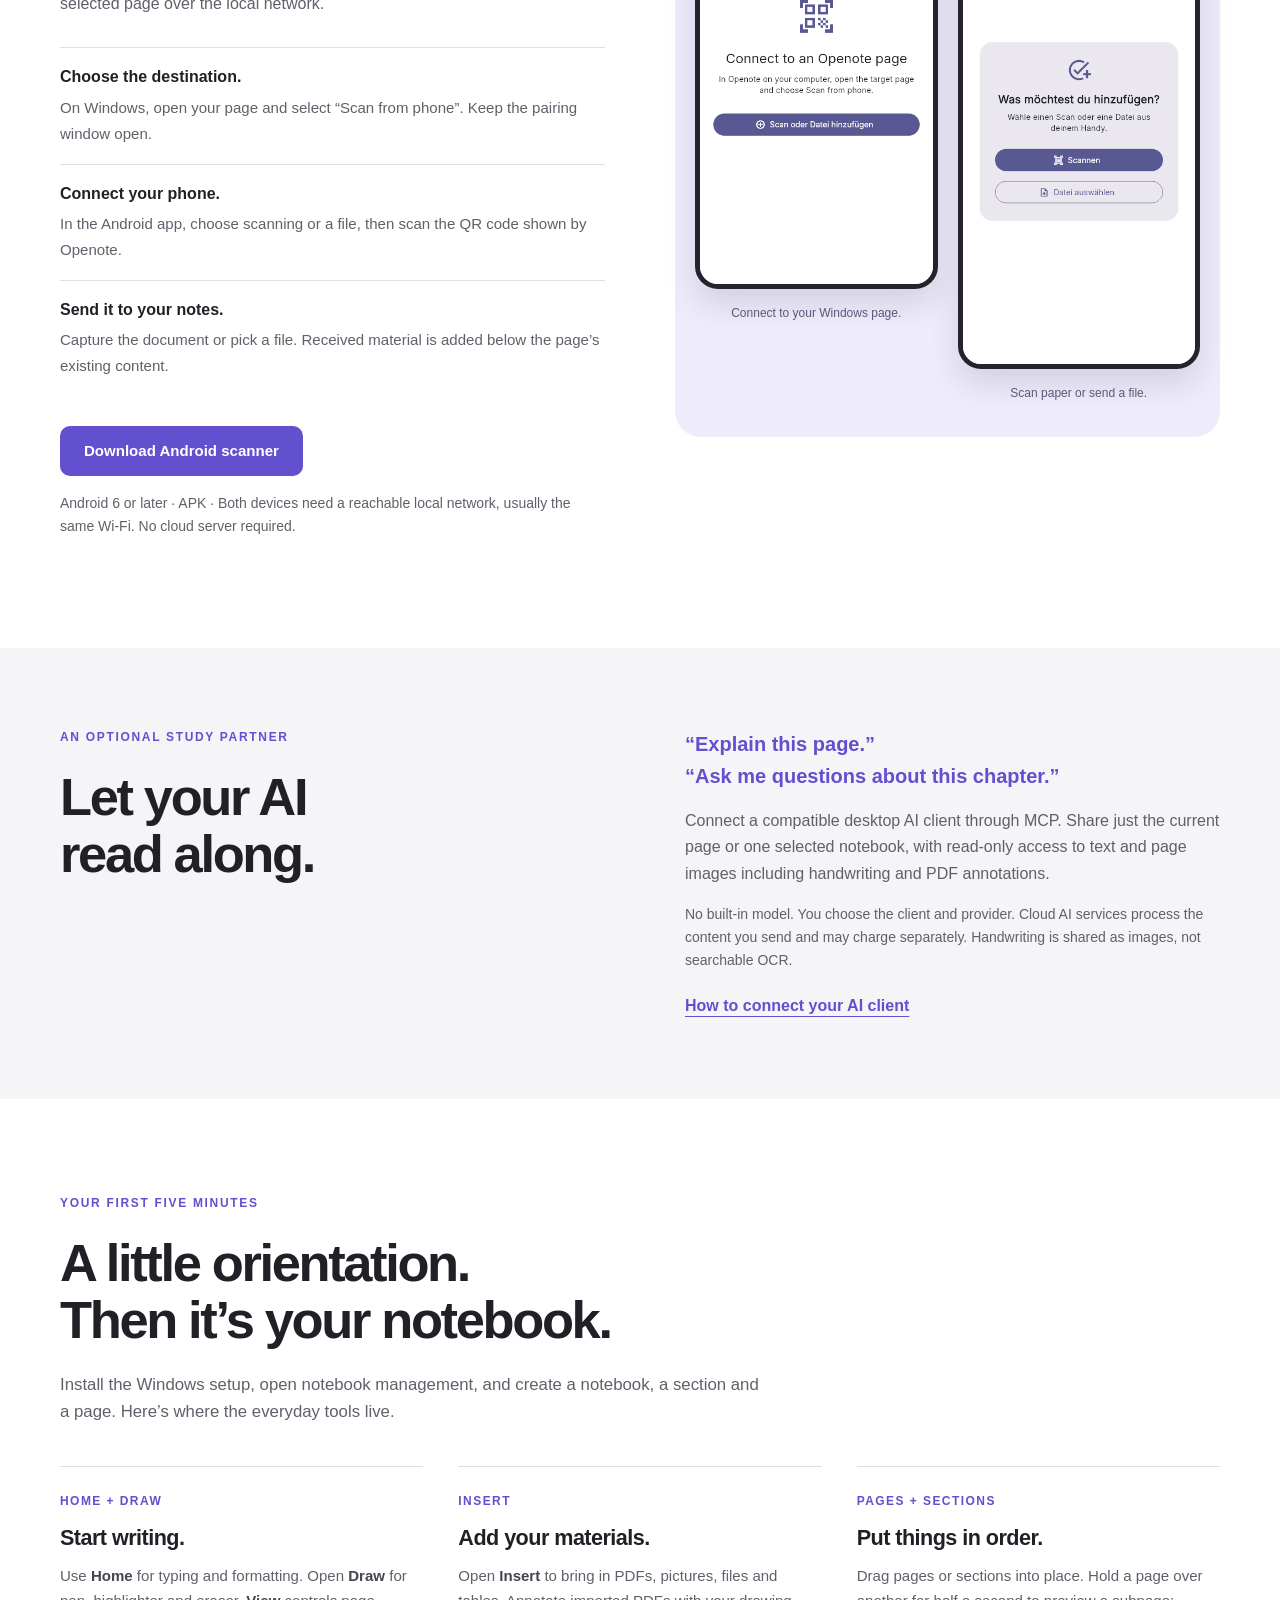
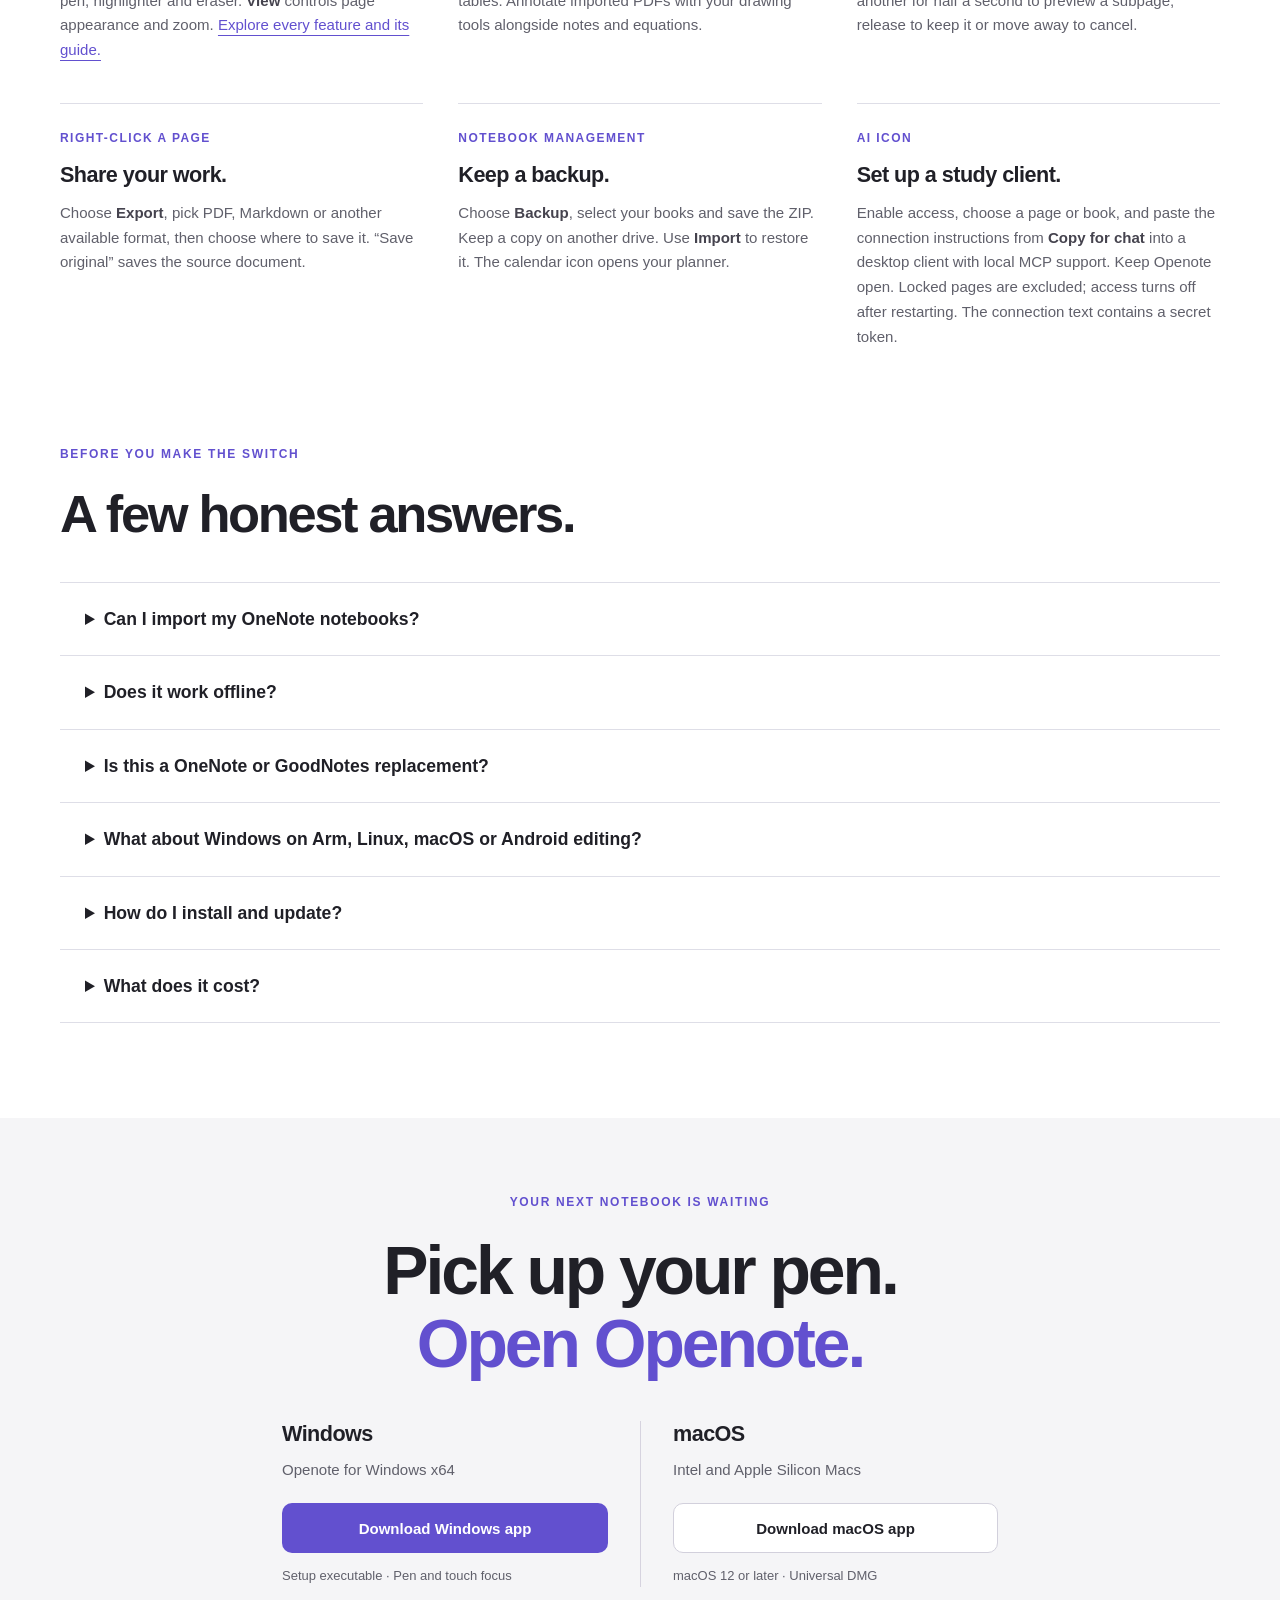
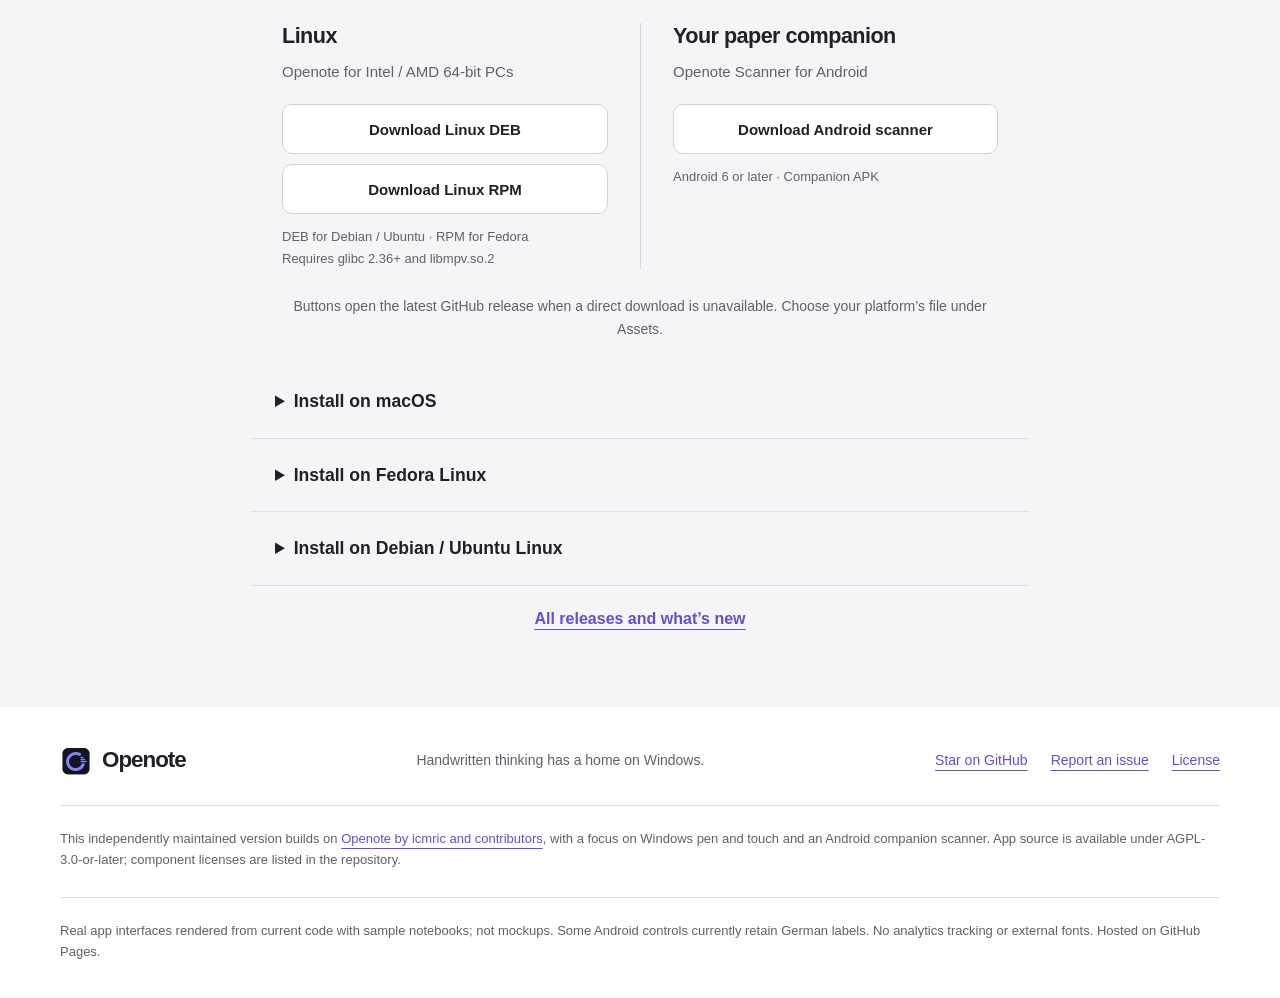
==== commit ced2aeb5: "Add platform download links and manual build workflows Signed-off-by: Kingdaniel4747 <danberg2371@gm" ====
--- a/website/index.html
+++ b/website/index.html
@@ -19,7 +19,7 @@
   <meta name="twitter:card" content="summary_large_image">
   <script src="downloads.js" defer></script>
   <script type="application/ld+json">
-  {"@context":"https://schema.org","@type":"SoftwareApplication","name":"Openote","url":"https://kingdaniel4747.github.io/openote/","applicationCategory":"EducationalApplication","operatingSystem":"Windows (x64)","description":"Free, open-source handwriting, PDF annotation and local study notebooks for Windows pen and touch, with an Android companion scanner.","image":"https://kingdaniel4747.github.io/openote/assets/screenshots/study-light.png","screenshot":["https://kingdaniel4747.github.io/openote/assets/screenshots/study-light.png","https://kingdaniel4747.github.io/openote/assets/screenshots/study-dark.png","https://kingdaniel4747.github.io/openote/assets/screenshots/notebooks.png"],"license":"https://www.gnu.org/licenses/agpl-3.0.html","isAccessibleForFree":true,"offers":{"@type":"Offer","price":"0","priceCurrency":"EUR"},"downloadUrl":"https://github.com/Kingdaniel4747/openote/releases/latest","featureList":["Pen and touch handwriting","PDF annotation and export","Local notebooks, sections and pages","Android companion scanner","Optional read-only MCP connection to an external AI client"]}
+  {"@context":"https://schema.org","@type":"SoftwareApplication","name":"Openote","url":"https://kingdaniel4747.github.io/openote/","applicationCategory":"EducationalApplication","operatingSystem":"Windows (x64), macOS (Intel and Apple Silicon), Linux (x64)","description":"Free, open-source handwriting, PDF annotation and local study notebooks for Windows pen and touch, with an Android companion scanner.","image":"https://kingdaniel4747.github.io/openote/assets/screenshots/study-light.png","screenshot":["https://kingdaniel4747.github.io/openote/assets/screenshots/study-light.png","https://kingdaniel4747.github.io/openote/assets/screenshots/study-dark.png","https://kingdaniel4747.github.io/openote/assets/screenshots/notebooks.png"],"license":"https://www.gnu.org/licenses/agpl-3.0.html","isAccessibleForFree":true,"offers":{"@type":"Offer","price":"0","priceCurrency":"EUR"},"downloadUrl":"https://github.com/Kingdaniel4747/openote/releases/latest","featureList":["Pen and touch handwriting","PDF annotation and export","Local notebooks, sections and pages","Android companion scanner","Optional read-only MCP connection to an external AI client"]}
   </script>
 </head>
 <body>
@@ -33,7 +33,7 @@
       <p class="eyebrow">A FREE, OPEN-SOURCE NOTEBOOK FOR WINDOWS</p>
       <h1>Your Windows notebook.<br><span>Your pen. Your PDFs.</span></h1>
       <p class="hero-description">A free, open-source OneNote alternative for handwritten notes on Windows.<br>Annotate PDFs, organize your semester and scan paper from Android.</p>
-      <div class="actions"><a class="button primary" data-download="windows" href="https://github.com/Kingdaniel4747/openote/releases/latest"><svg aria-hidden="true" viewBox="0 0 24 24"><path d="M3 4.5 10.5 3.5v7H3zm9-1.2L22 2v8.5h-10zM3 12h7.5v7L3 18zm9 0h10v8.5l-10-1.3z"/></svg>Download for Windows</a><a class="button secondary" href="#scanner">Meet the Android scanner</a></div>
+      <div class="actions"><a class="button primary" data-download="windows" href="https://github.com/Kingdaniel4747/openote/releases/latest"><svg aria-hidden="true" viewBox="0 0 24 24"><path d="M3 4.5 10.5 3.5v7H3zm9-1.2L22 2v8.5h-10zM3 12h7.5v7L3 18zm9 0h10v8.5l-10-1.3z"/></svg>Download for Windows</a><a class="button secondary" href="#download">macOS, Linux &amp; Android</a></div>
       <p class="hero-note">No account. No subscription. Your notebooks stay local.</p>
     </section>
     <section class="hero-product wrap" aria-label="Openote in action">
@@ -63,11 +63,26 @@
       <details><summary>Can I import my OneNote notebooks?</summary><p>There is a limited importer for local <code>.one</code> and <code>.onepkg</code> files. Choose “Import” in notebook management. It needs the native Rust core, which the release workflow builds. Not all content or layouts are supported: check imported pages and keep your originals. Full migration and faithful editing are not guaranteed. There is no direct OneDrive connection.</p></details>
       <details><summary>Does it work offline?</summary><p>Writing and working with local notebooks works offline without an account or required cloud server. Downloads, updates and external AI services need a connection. Phone transfers need a reachable local network; allow private incoming connections through the Windows firewall.</p></details>
       <details><summary>Is this a OneNote or GoodNotes replacement?</summary><p>Openote is an independent, open-source option for handwriting, PDF annotation and organized study on Windows. It offers a similar kind of pen-based workspace, with its own feature set. It is not affiliated with Microsoft or GoodNotes and does not promise full feature or file-format compatibility.</p></details>
-      <details><summary>What about Windows on Arm, Linux, macOS or Android editing?</summary><p>The desktop installer targets Windows x64, not native Arm64. Android is a companion scanner, not a full notebook editor. Linux source remains in the repository, but Linux and macOS downloads are not currently offered.</p></details>
-      <details><summary>How do I install and update?</summary><p>Run the Windows setup from the latest GitHub release. On Android, open the APK and allow installation from that source if prompted. Use packages from this repository. Both apps check for new releases; you confirm installation. Android updates require the same signing key as the installed app.</p></details>
+      <details><summary>What about Windows on Arm, Linux, macOS or Android editing?</summary><p>The desktop installer targets Windows x64, not native Arm64. Android is a companion scanner, not a full notebook editor. macOS has a universal DMG for Intel and Apple Silicon (macOS 12+). Linux has x64 DEB and RPM packages requiring glibc 2.36+ and libmpv.so.2. <a href="#download">Choose your download and installation guide.</a></p></details>
+      <details><summary>How do I install and update?</summary><p>Run the Windows setup from the latest GitHub release. On Android, open the APK and allow installation from that source if prompted. Use packages from this repository. All apps check for new releases. Windows and Android ask before installation; macOS and Linux open the release page for a manual update. <a href="#installation">macOS and Linux installation instructions.</a> Android updates require the same signing key as the installed app.</p></details>
       <details><summary>What does it cost?</summary><p>Openote is free and open source. The app and scanner use AGPL-3.0-or-later; some components have separate licenses. Optional external AI providers may charge their own fees.</p></details>
     </div></section>
-    <section class="download-section" id="download"><div class="wrap"><p class="eyebrow">YOUR NEXT NOTEBOOK IS WAITING</p><h2>Pick up your pen.<br><span>Open Openote.</span></h2><div class="download-options"><article><h3>Your workspace</h3><p>Openote for Windows x64</p><a class="button primary" data-download="windows" href="https://github.com/Kingdaniel4747/openote/releases/latest">Download Windows app</a><span>Setup executable</span></article><article><h3>Your paper companion</h3><p>Openote Scanner for Android</p><a class="button secondary" data-download="android" href="https://github.com/Kingdaniel4747/openote/releases/latest">Download Android scanner</a><span>Android 6 or later · APK</span></article></div><p id="release-status" class="small-note" role="status">Download buttons open the latest GitHub release. If a direct download is unavailable, choose the installer or APK under Assets.</p><a class="inline-link" href="https://github.com/Kingdaniel4747/openote/releases">All releases and what’s new</a></div></section>
+    <section class="download-section" id="download"><div class="wrap">
+      <p class="eyebrow">YOUR NEXT NOTEBOOK IS WAITING</p><h2>Pick up your pen.<br><span>Open Openote.</span></h2>
+      <div class="download-options">
+        <article><h3>Windows</h3><p>Openote for Windows x64</p><a class="button primary" data-download="windows" href="https://github.com/Kingdaniel4747/openote/releases/latest">Download Windows app</a><span>Setup executable · Pen and touch focus</span></article>
+        <article><h3>macOS</h3><p>Intel and Apple Silicon Macs</p><a class="button secondary" data-download="macos" href="https://github.com/Kingdaniel4747/openote/releases/latest">Download macOS app</a><span>macOS 12 or later · Universal DMG</span></article>
+        <article><h3>Linux</h3><p>Openote for Intel / AMD 64-bit PCs</p><a class="button secondary" data-download="linux-deb" href="https://github.com/Kingdaniel4747/openote/releases/latest">Download Linux DEB</a><a class="button secondary" data-download="linux-rpm" href="https://github.com/Kingdaniel4747/openote/releases/latest">Download Linux RPM</a><span>DEB for Debian / Ubuntu · RPM for Fedora<br>Requires glibc 2.36+ and libmpv.so.2</span></article>
+        <article><h3>Your paper companion</h3><p>Openote Scanner for Android</p><a class="button secondary" data-download="android" href="https://github.com/Kingdaniel4747/openote/releases/latest">Download Android scanner</a><span>Android 6 or later · Companion APK</span></article>
+      </div>
+      <p id="release-status" class="small-note" role="status">Buttons open the latest GitHub release when a direct download is unavailable. Choose your platform’s file under Assets.</p>
+      <div class="installation-guide" id="installation">
+        <details><summary>Install on macOS</summary><p>Open the DMG and drag Openote into Applications. The app is ad-hoc signed, without Apple Developer ID signing or notarization. If blocked, try opening the installed app once, then use System Settings → Privacy &amp; Security → Open Anyway if offered. Only approve a download from this repository.</p><p>For updates, quit Openote and replace it in Applications. macOS device checks are still pending.</p></details>
+        <details><summary>Install on Fedora Linux</summary><p>Download the RPM, then open a terminal in the folder containing it. Replace VERSION below with the exact version in the filename.</p><pre><code>sudo dnf install ./openote-VERSION-linux-x86_64.rpm</code></pre><p>Let the package manager install dependencies. Launch Openote from the applications menu or run <code>openote</code>. If the file is not found, type <code>sudo dnf install </code> and drag the downloaded RPM into the terminal before pressing Enter.</p></details>
+        <details><summary>Install on Debian / Ubuntu Linux</summary><p>Download the DEB, then open a terminal in the folder containing it. Replace VERSION with the exact version in the filename.</p><pre><code>sudo apt install ./openote-VERSION-linux-amd64.deb</code></pre><p>Launch Openote from the applications menu or run <code>openote</code>. Linux packages target x64, require glibc 2.36 or newer and libmpv.so.2, and are built on Debian 12. ARM Linux packages are not provided. Linux device checks are still pending. Quit Openote before installing an update.</p></details>
+      </div>
+      <a class="inline-link" href="https://github.com/Kingdaniel4747/openote/releases">All releases and what’s new</a>
+    </div></section>
   </main>
   <footer class="wrap"><div class="footer-top"><a class="brand" href="./"><img src="assets/icon.png" width="32" height="32" alt="">Openote</a><p>Handwritten thinking has a home on Windows.</p><nav aria-label="Project links"><a href="https://github.com/Kingdaniel4747/openote">Star on GitHub</a><a href="https://github.com/Kingdaniel4747/openote/issues">Report an issue</a><a href="https://github.com/Kingdaniel4747/openote/blob/master/LICENSE">License</a></nav></div><p class="small-note">This independently maintained version builds on <a href="https://github.com/icmric/openote">Openote by icmric and contributors</a>, with a focus on Windows pen and touch and an Android companion scanner. App source is available under AGPL-3.0-or-later; component licenses are listed in the repository.</p><p class="small-note">Real app interfaces rendered from current code with sample notebooks; not mockups. Some Android controls currently retain German labels. No analytics tracking or external fonts. Hosted on GitHub Pages.</p></footer>
 </body>
--- a/website/style.css
+++ b/website/style.css
@@ -101,11 +101,15 @@
 code { font-size: .9em; background: var(--surface); padding: 1px 5px; border-radius: 3px; }
 .download-section { background: var(--surface); text-align: center; padding-block: 75px; }
 .download-section h2 { font-size: clamp(2.9rem, 5.3vw, 4.5rem); }
-.download-options { display: grid; grid-template-columns: 1fr 1fr; max-width: 780px; margin: 40px auto 26px; text-align: left; }
+.download-options { display: grid; grid-template-columns: 1fr 1fr; row-gap: 36px; max-width: 780px; margin: 40px auto 26px; text-align: left; }
 .download-options article { padding: 0 32px; }
-.download-options article + article { border-left: 1px solid #d6d3df; }
+.download-options article:nth-child(even) { border-left: 1px solid #d6d3df; }
 .download-options p { color: var(--muted); font-size: .94rem; margin: 10px 0 20px; }
 .download-options .button { width: 100%; }
+.download-options .button + .button { margin-top: 10px; }
+.installation-guide { max-width: 780px; margin: 24px auto 0; text-align: left; }
+.installation-guide pre { margin: 15px 0 0 25px; padding: 14px; background: #fff; overflow-x: auto; }
+.installation-guide pre code { background: transparent; padding: 0; }
 .download-options span { display: block; font-size: .8125rem; color: var(--muted); margin-top: 12px; }
 #release-status { max-width: 700px; margin-inline: auto; }
 footer { padding-block: 35px; }
@@ -164,6 +168,7 @@
   .download-options { grid-template-columns: 1fr; max-width: 370px; gap: 30px; }
   .download-options article { padding: 0; }
   .download-options article + article { border-left: 0; border-top: 1px solid var(--line); padding-top: 28px; }
+  .download-options article:nth-child(even) { border-left: 0; }
   .footer-top { gap: 18px; }
   .footer-top p { width: 100%; }
 }
